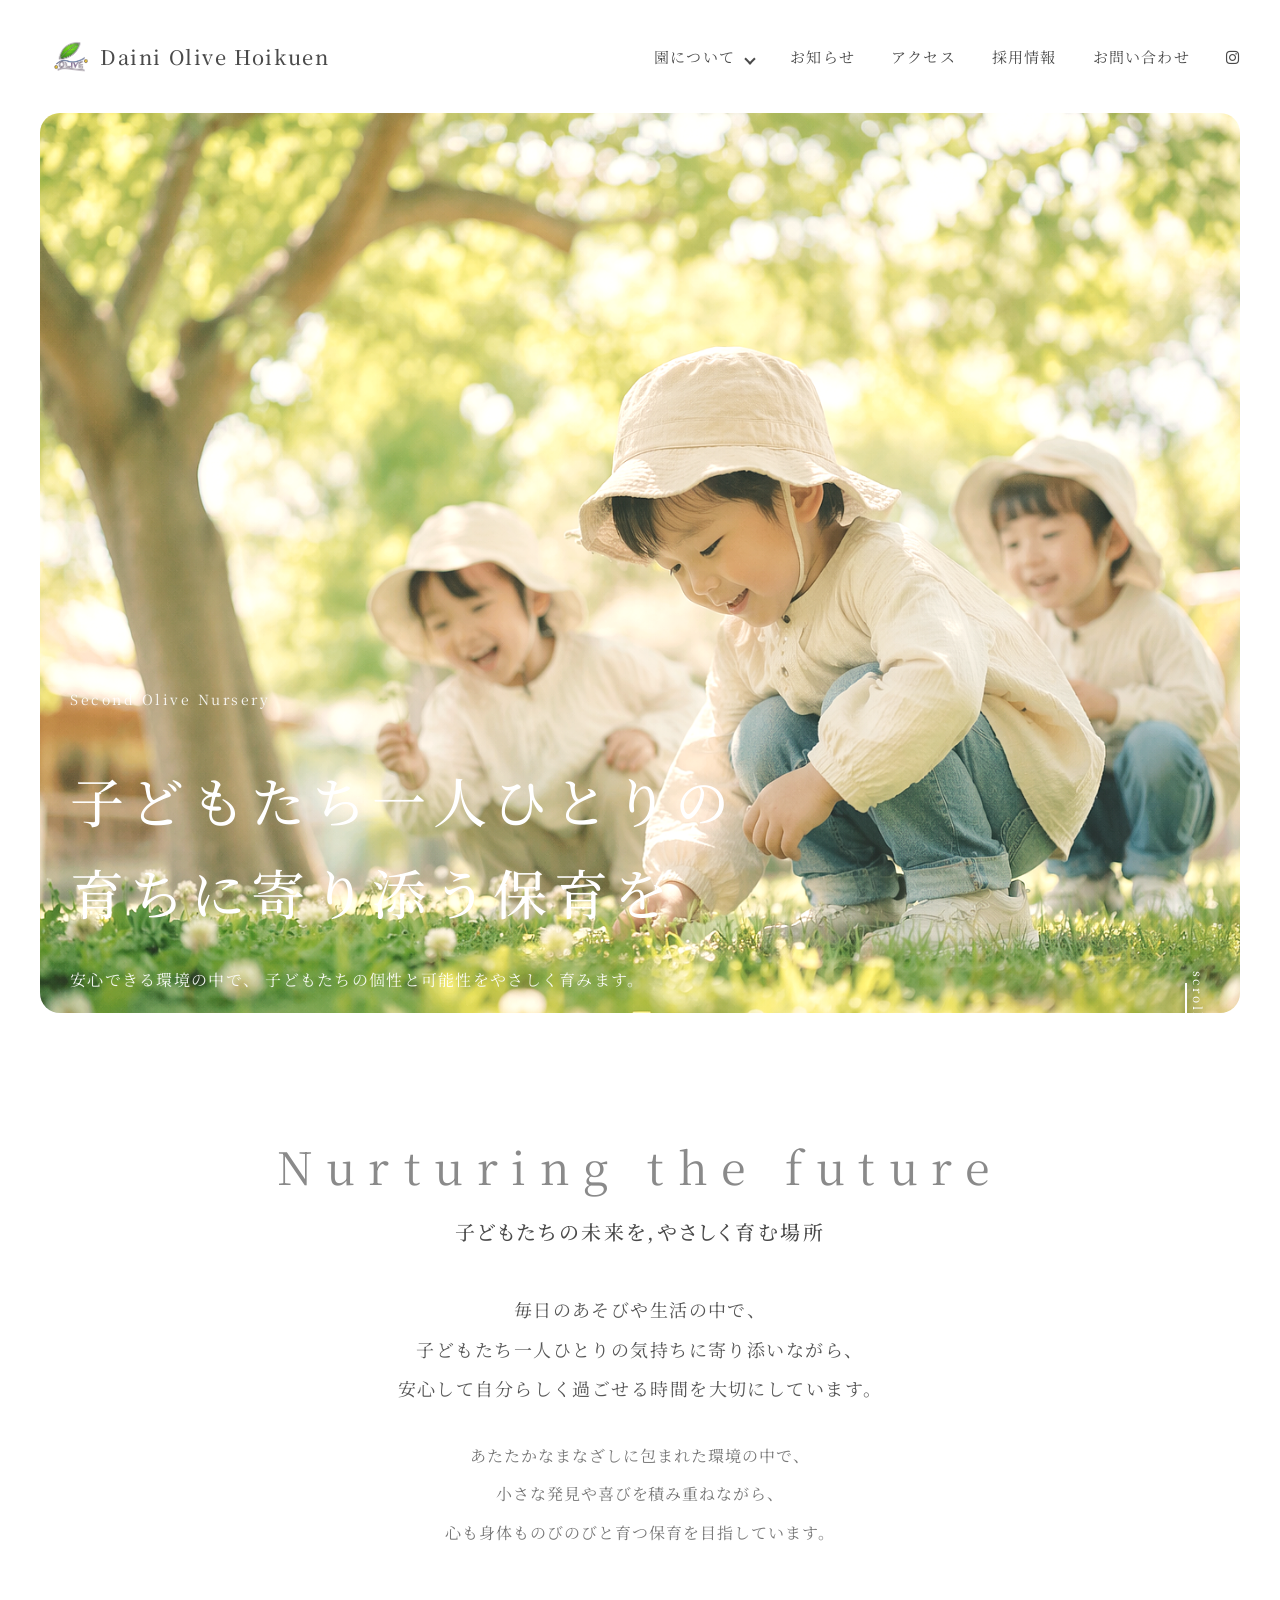
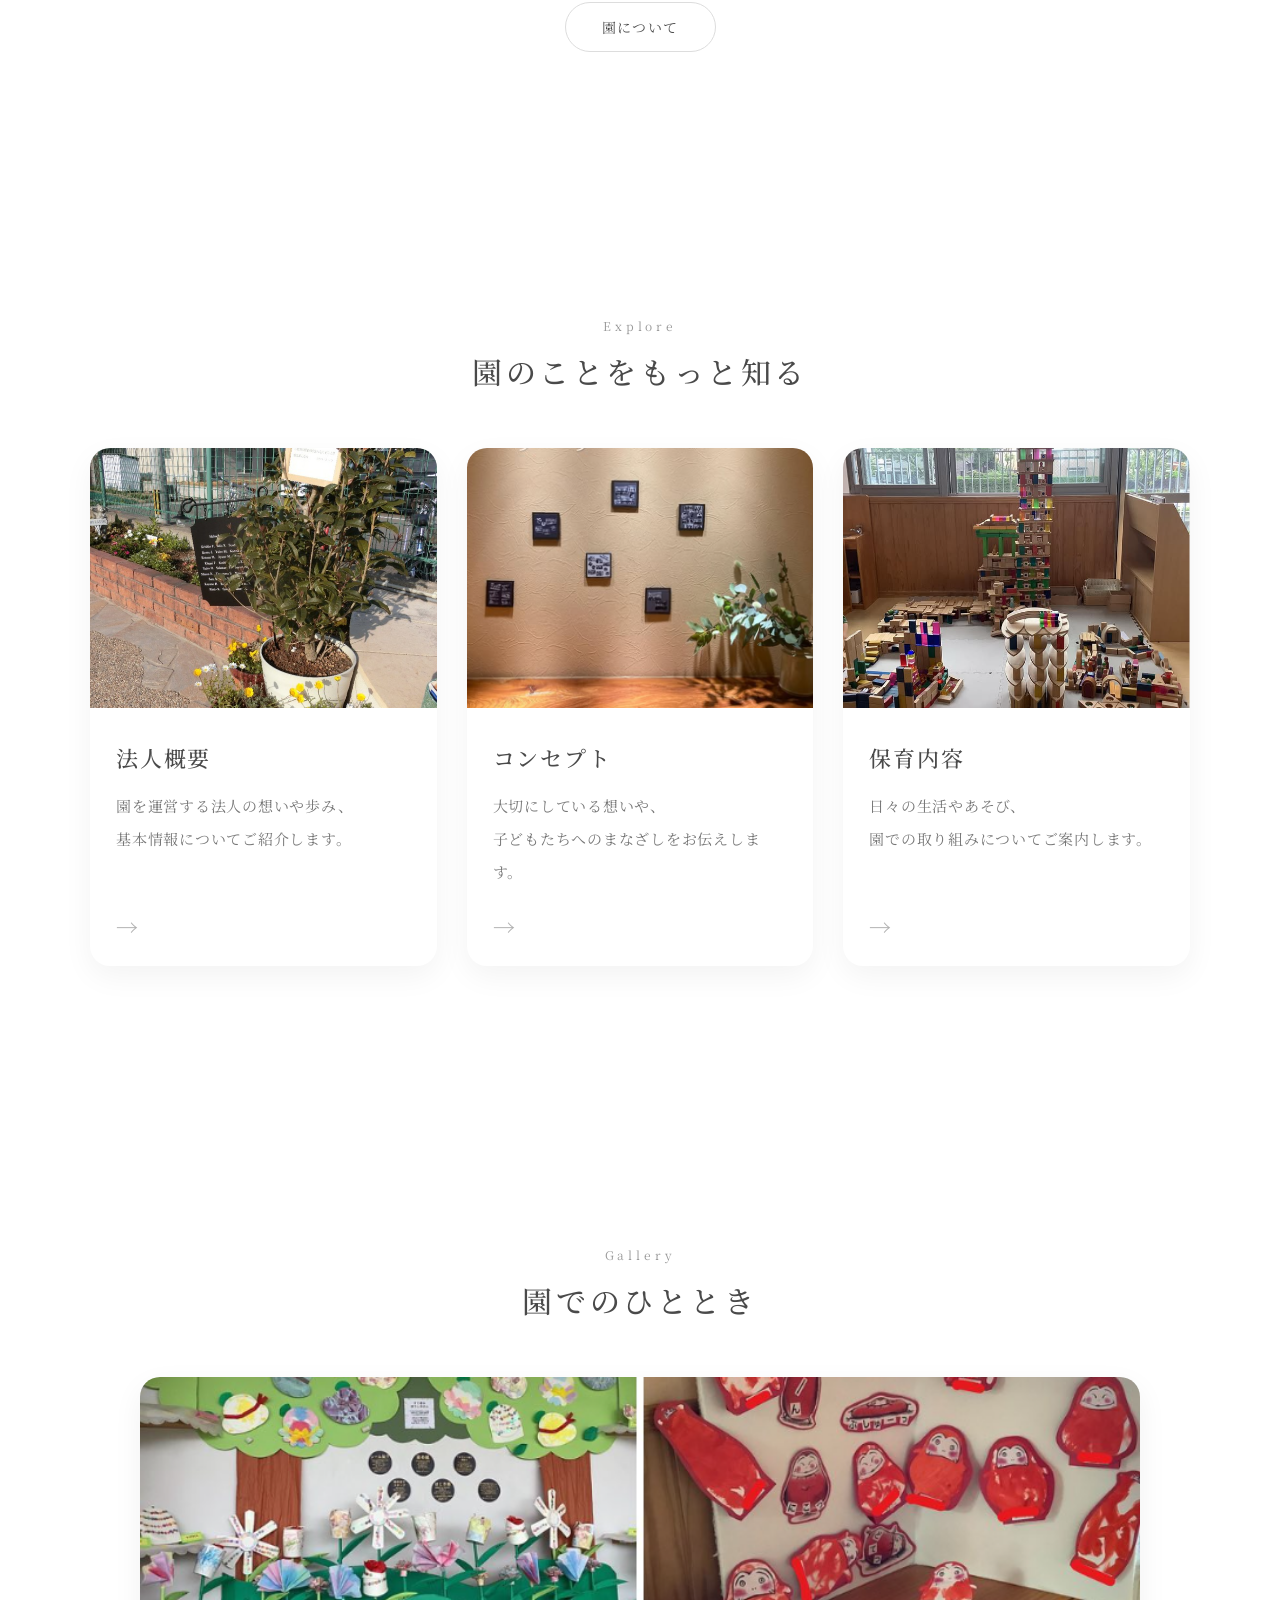
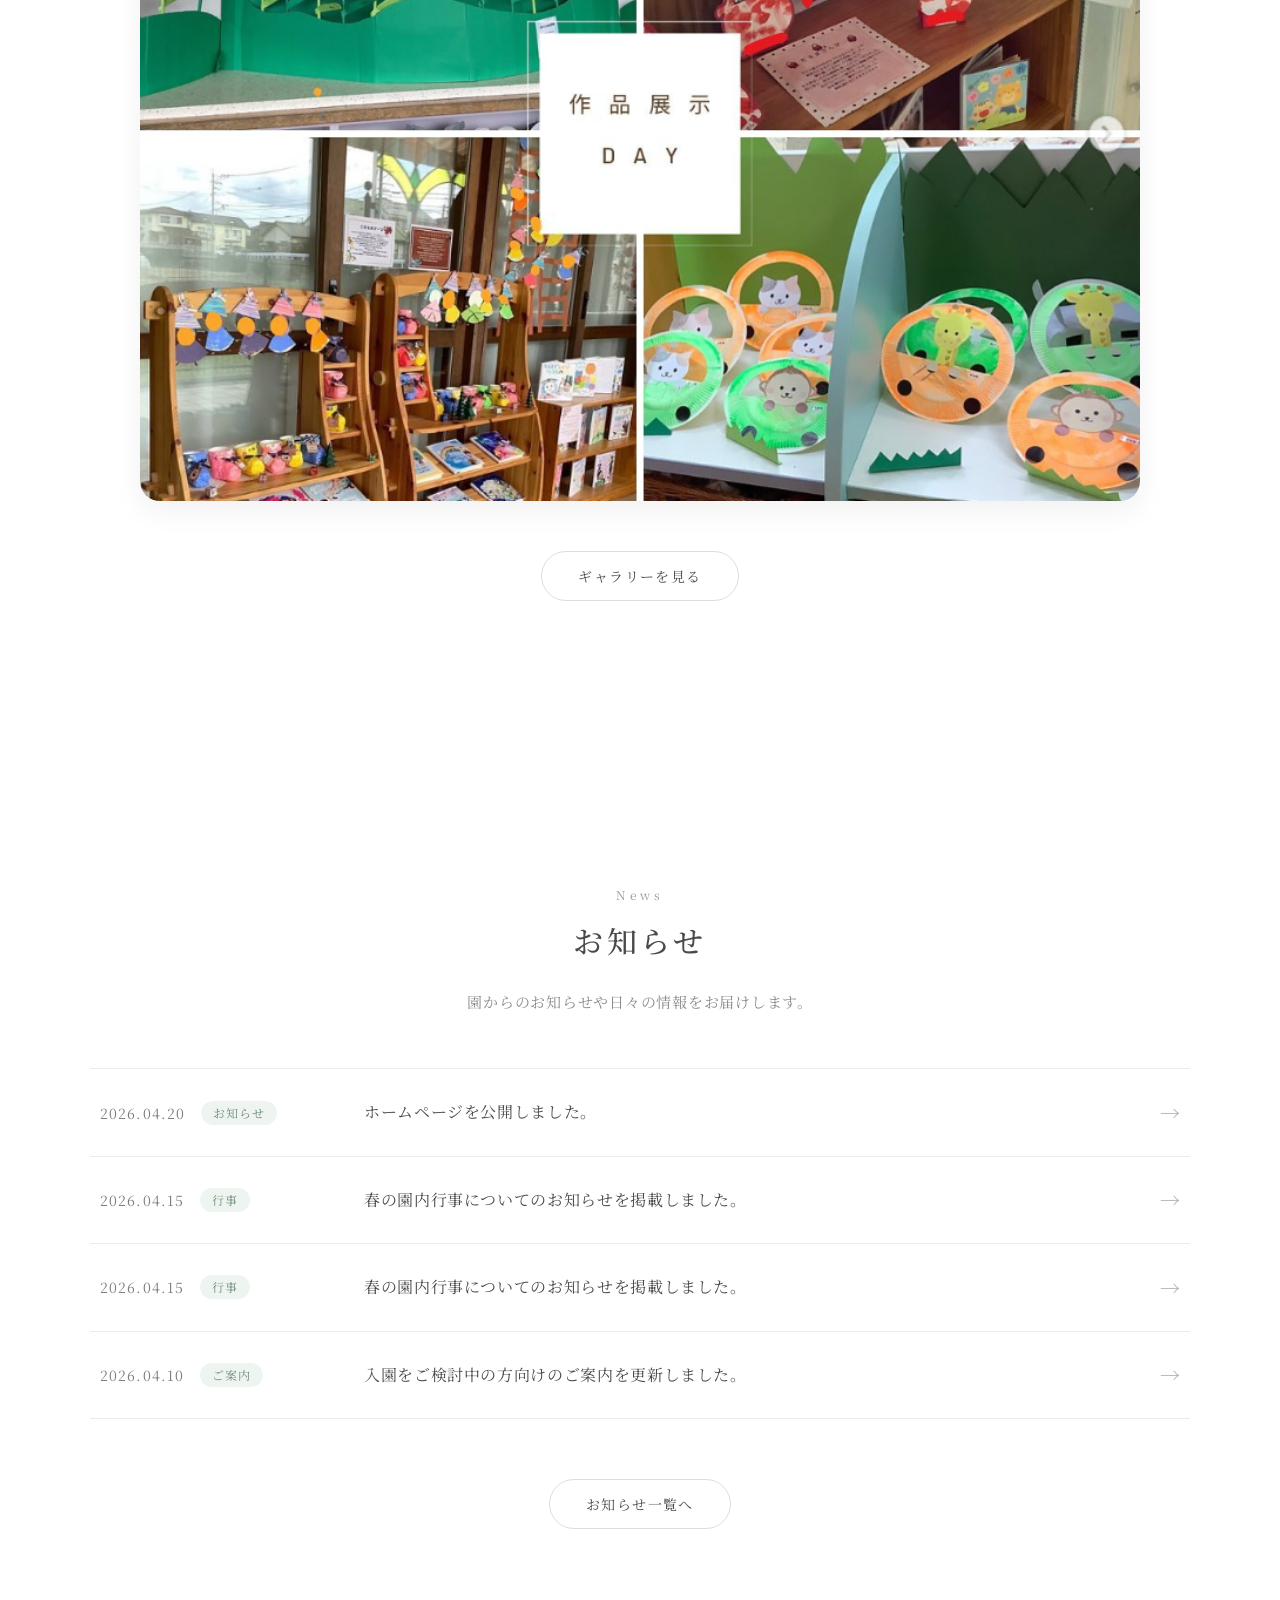
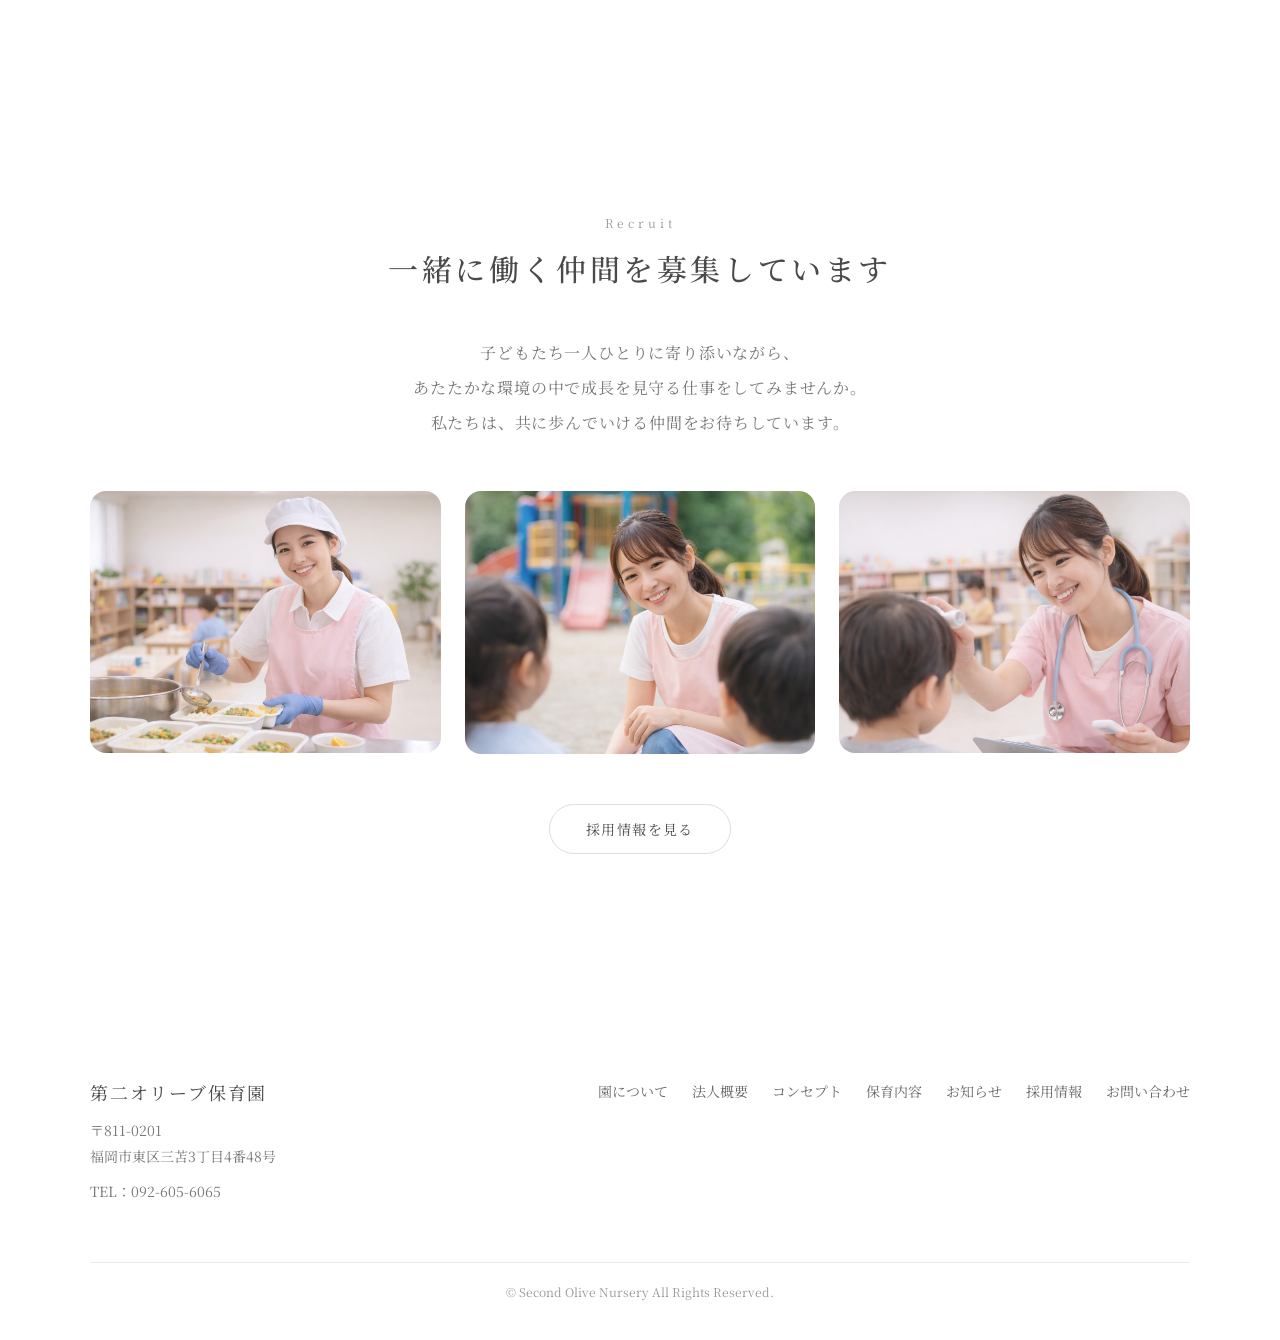
==== index.html @ 31b9b92b "Add files via upload" ====
<!DOCTYPE html>
<html lang="ja">
<head>
  <meta charset="UTF-8">
  <meta name="viewport" content="width=device-width, initial-scale=1.0">
  <title>Second Olive Nursery | 子どもたちの未来を育む保育園</title>
  <meta name="description" content="Second Olive Nurseryは、子ども一人ひとりの個性を大切にし、安心できる環境で成長を支える保育園です。">
  <link rel="stylesheet" href="stylesheet.css">
  <link rel="stylesheet" href="responsive.css">
  <link href="https://fonts.googleapis.com/css2?family=Noto+Serif+JP:wght@400;500;600&display=swap" rel="stylesheet">
  <link rel="stylesheet" href="https://cdnjs.cloudflare.com/ajax/libs/font-awesome/6.5.2/css/all.min.css">
  <script async src="https://www.googletagmanager.com/gtag/js?id=G-06NSMRG1YZ"></script>
  <script>
    window.dataLayer = window.dataLayer || [];
    function gtag(){dataLayer.push(arguments);}
    gtag('js', new Date());
    gtag('config', 'G-06NSMRG1YZ');
  </script>
</head>
<body>
    <!-- header -->
    <header class="header">
      <div class="header-inner">
        <!-- ロゴ -->
        <a href="index.html" class="header-logo">
          <img src="images/olive_logo.png" alt="オリーブ保育園ロゴ">
          <span>Daini Olive Hoikuen</span>
        </a>
        <!-- PCナビ -->
        <nav class="header-nav">
          <ul class="nav-list">
            <li class="has-dropdown">
              <a href="#about">
                園について
                <span class="dropdown-icon"></span>
              </a>
              <ul class="dropdown-menu">
                <li><a href="corporate.html">法人概要</a></li>
                <li><a href="concept.html">コンセプト</a></li>
                <li><a href="service.html">保育内容</a></li>
              </ul>
            </li>
            <li><a href="#service">お知らせ</a></li>
            <li><a href="#news">アクセス</a></li>
            <li><a href="#access">採用情報</a></li>
            <li><a href="#contact">お問い合わせ</a></li>
            <li class="nav-instagram">
              <a href="https://www.instagram.com/アカウント名/" target="_blank" aria-label="Instagram">
                <i class="fa-brands fa-instagram"></i>
              </a>
            </li>
          </ul>
        </nav>
        <!-- ハンバーガー -->
        <button class="hamburger" aria-label="メニューを開く">
          <span></span>
          <span></span>
          <span></span>
        </button>
      </div>
      <!-- SPメニュー -->
      <nav class="sp-nav">
        <ul class="sp-nav-list">
          <li><a href="#about">園について</a></li>
          <li><a href="#service">保育内容</a></li>
          <li><a href="#news">お知らせ</a></li>
          <li><a href="#access">アクセス</a></li>
          <li><a href="#contact">お問い合わせ</a></li>
        </ul>
      </nav>
    </header>
    <div class="main-wrapper">
      <main>
        <!-- hero -->
        <section class="hero">
          <div class="hero-overlay"></div>
          <div class="hero-inner container">
            <div class="hero-text">
              <p class="hero-subtitle">Second Olive Nursery</p>
              <h1 class="hero-title">
                子どもたち一人ひとりの<br>
                育ちに寄り添う保育を
              </h1>
              <p class="hero-description">
                安心できる環境の中で、
                子どもたちの個性と可能性をやさしく育みます。
              </p>
            </div>
            <div class="hero-scroll">
              <span>scroll</span>
            </div>
          </div>
        </section>
        <!-- intro -->
        <section class="intro">
          <div class="container">
            <h1 class="intro-en">
               Nurturing the future
            </h1>
            <h2 class="intro-title">
              子どもたちの未来を,やさしく育む場所
            </h2>
            <p class="intro-lead">
              毎日のあそびや生活の中で、<br>
              子どもたち一人ひとりの気持ちに寄り添いながら、<br>
              安心して自分らしく過ごせる時間を大切にしています。
            </p>
            <p class="intro-text">
              あたたかなまなざしに包まれた環境の中で、<br>
              小さな発見や喜びを積み重ねながら、<br>
              心も身体ものびのびと育つ保育を目指しています。
            </p>
            <div class="btn-wrapper">
              <a href="#about" class="btn btn-primary">
                <span>園について</span>
              </a>
            </div>  
          </div>
        </section>
        <!-- page-links -->
        <section class="page-links" id="about">
          <div class="container">
            <div class="page-links-head">
              <p class="section-en">Explore</p>
              <h2 class="section-title">園のことをもっと知る</h2>
            </div>
            <div class="page-links-grid">
              <a href="corporate.html" class="page-card">
                <div class="page-card-image">
                  <img src="images/gaiyou.png" alt="法人概要">
                </div>
                <div class="page-card-body">
                  <h3 class="page-card-title">法人概要</h3>
                  <p class="page-card-text">
                    園を運営する法人の想いや歩み、<br>
                    基本情報についてご紹介します。
                  </p>
                  <span class="page-card-arrow">→</span>
                </div>
              </a>
              <a href="concept.html" class="page-card">
                <div class="page-card-image">
                  <img src="images/konsept.png" alt="コンセプト">
                </div>
                <div class="page-card-body">
                  <h3 class="page-card-title">コンセプト</h3>
                  <p class="page-card-text">
                    大切にしている想いや、<br>
                    子どもたちへのまなざしをお伝えします。
                  </p>
                  <span class="page-card-arrow">→</span>
                </div>
              </a>
              <a href="service.html" class="page-card">
                <div class="page-card-image">
                  <img src="images/hoikunaiyou.png" alt="保育内容">
                </div>
                <div class="page-card-body">
                  <h3 class="page-card-title">保育内容</h3>
                  <p class="page-card-text">
                    日々の生活やあそび、<br>
                    園での取り組みについてご案内します。
                  </p>
                  <span class="page-card-arrow">→</span>
                </div>
              </a>
            </div>
          </div>
        </section>
        <!-- gallery -->
        <section class="gallery">
          <div class="container">
            <div class="gallery-head">
              <p class="section-en">Gallery</p>
              <h2 class="section-title">園でのひととき</h2>
            </div>
            <div class="gallery-single">
              <img src="images/gallery.png" alt="園で遊ぶ子どもたちの様子">
            </div>
            <div class="gallery-btn">
              <a href="gallery.html" class="btn btn-primary">
                <span>ギャラリーを見る</span>
              </a>
            </div>
          </div>
        </section>
        <!-- news -->
        <section class="news">
          <div class="container">
            <div class="news-head">
              <p class="section-en">News</p>
              <h2 class="section-title">お知らせ</h2>
              <p class="news-lead">
                園からのお知らせや日々の情報をお届けします。
              </p>
            </div>
            <div class="news-list">
              <a href="news-detail.html" class="news-item">
                <div class="news-meta">
                  <time datetime="2026-04-20" class="news-date">2026.04.20</time>
                  <span class="news-category">お知らせ</span>
                </div>
                <p class="news-text">ホームページを公開しました。</p>
                <span class="news-arrow">→</span>
              </a>
              <a href="news-detail.html" class="news-item">
                <div class="news-meta">
                  <time datetime="2026-04-15" class="news-date">2026.04.15</time>
                  <span class="news-category">行事</span>
                </div>
                <p class="news-text">春の園内行事についてのお知らせを掲載しました。</p>
                <span class="news-arrow">→</span>
              </a>
              <a href="news-detail.html" class="news-item">
                <div class="news-meta">
                  <time datetime="2026-04-15" class="news-date">2026.04.15</time>
                  <span class="news-category">行事</span>
                </div>
                <p class="news-text">春の園内行事についてのお知らせを掲載しました。</p>
                <span class="news-arrow">→</span>
              </a>
              <a href="news-detail.html" class="news-item">
                <div class="news-meta">
                  <time datetime="2026-04-10" class="news-date">2026.04.10</time>
                  <span class="news-category">ご案内</span>
                </div>
                <p class="news-text">入園をご検討中の方向けのご案内を更新しました。</p>
                <span class="news-arrow">→</span>
              </a>
            </div>
            <div class="news-btn">
              <a href="news.html" class="btn btn-primary">
                <span>お知らせ一覧へ</span>
              </a>
            </div>
          </div>
        </section>
        <!-- recruit -->
        <section class="recruit">
          <div class="container">
            <div class="recruit-head">
              <p class="section-en">Recruit</p>
              <h2 class="section-title">一緒に働く仲間を募集しています</h2>
            </div>
            <p class="recruit-text">
              子どもたち一人ひとりに寄り添いながら、<br>
              あたたかな環境の中で成長を見守る仕事をしてみませんか。<br>
              私たちは、共に歩んでいける仲間をお待ちしています。
            </p>
            <div class="recruit-images">
              <img src="images/tyourisi.png" alt="園の様子">
              <img src="images/hoikusi.png" alt="保育の様子">
              <img src="images/kanngosi.png" alt="職員の様子">
            </div>
            <div class="recruit-btn">
              <a href="recruit.html" class="btn btn-primary">
                <span>採用情報を見る</span>
              </a>
            </div>
          </div>
        </section>
      </main>
    </div>



    <!-- footer -->
    <a href="#" class="page-top" aria-label="ページ上部へ戻る">↑</a>
    <!-- footer -->
    <footer class="footer">
      <div class="container footer-inner">
        <div class="footer-top">
          <div class="footer-info">
            <p class="footer-name">第二オリーブ保育園</p>
            <p class="footer-address">
              〒811-0201<br>
              福岡市東区三苫3丁目4番48号
            </p>
            <p class="footer-tel">
              TEL：092-605-6065
            </p>
          </div>
          <nav class="footer-nav">
            <ul>
              <li><a href="#about">園について</a></li>
              <li><a href="corporate.html">法人概要</a></li>
              <li><a href="concept.html">コンセプト</a></li>
              <li><a href="service.html">保育内容</a></li>
              <li><a href="news.html">お知らせ</a></li>
              <li><a href="recruit.html">採用情報</a></li>
              <li><a href="contact.html">お問い合わせ</a></li>
            </ul>
          </nav>
        </div>
        <div class="footer-bottom">
          <p class="copyright">
            © Second Olive Nursery All Rights Reserved.
          </p>
        </div>
      </div>
    </footer>
    <script src="script.js"></script>
</body>
</html>
---- stylesheet.css ----
/* =========================
   共通
========================= */

body {
  font-family: "Noto Serif JP", serif;
  color: #4a4a4a;
  margin: 0;
}

.container {
  max-width: 1100px;
  margin: 0 auto;
  padding: 0 30px;
}

.main-wrapper {
  max-width: 1200px;
  margin: 0 auto;
  background: #ffffff;
  border-radius: 20px;
  overflow: visible;
}

html {
  scroll-behavior: smooth;
}

/* =========================
   header
========================= */
.header {
  position: sticky;
  top: 0;
  width: 100%;
  z-index: 1000;
  background: #ffffff;
  transition: transform 0.35s ease, box-shadow 0.35s ease, background 0.35s ease;
}

.header.hide {
  transform: translateY(-100%);
}

.header.scrolled {
  background: #ffffff;
  box-shadow: 0 4px 12px rgba(0, 0, 0, 0.08);
}

.header-inner {
  max-width: 1200px;
  margin: 0 auto;
  padding: 35px 30px;
  display: flex;
  align-items: center;
  justify-content: space-between;
}

.header.scrolled .header-inner {
  padding: 22px 30px;
}

/* ロゴ */
.header-logo {
  display: flex;
  align-items: center;
  text-decoration: none;
}

.header-logo img {
  width: 60px;
  height: auto;
  display: block;
}

.header-logo span {
  font-size: 20px;
  font-weight: 500;
  letter-spacing: 0.08em;
  color: #4a4a4a;
}

/* PCナビ */
.header-nav {
  display: block;
}

.nav-list {
  display: flex;
  align-items: center;
  gap: 36px;
  list-style: none;
  margin: 0;
  padding: 0;
}

.nav-list a {
  font-size: 15px;
  font-weight: 400;
  letter-spacing: 0.08em;
  color: #4a4a4a;
  text-decoration: none;
  transition: color 0.3s ease, opacity 0.3s ease;
}

.header.scrolled .nav-list a {
  color: #444;
}

.nav-list a:hover {
  opacity: 0.7;
}

/* ハンバーガー */
.hamburger {
  display: none;
  width: 32px;
  height: 24px;
  padding: 0;
  border: none;
  background: transparent;
  cursor: pointer;
  position: relative;
  z-index: 1100;
}

.hamburger span {
  display: block;
  width: 100%;
  height: 2px;
  background: #444;
  position: absolute;
  left: 0;
  transition: all 0.3s ease;
}

.hamburger span:nth-child(1) {
  top: 0;
}

.hamburger span:nth-child(2) {
  top: 11px;
}

.hamburger span:nth-child(3) {
  bottom: 0;
}

.header.scrolled .hamburger span {
  background: #444;
}

/* ハンバーガー開いた時 */
.hamburger.active span:nth-child(1) {
  transform: rotate(45deg);
  top: 11px;
}

.hamburger.active span:nth-child(2) {
  opacity: 0;
}

.hamburger.active span:nth-child(3) {
  transform: rotate(-45deg);
  bottom: 11px;
}

/* SPメニュー */
.sp-nav {
  position: fixed;
  top: 0;
  right: -100%;
  width: 100%;
  height: 100vh;
  background: rgba(255, 255, 255, 0.98);
  transition: right 0.4s ease;
  display: flex;
  justify-content: center;
  align-items: center;
}

.sp-nav.open {
  right: 0;
}

.sp-nav-list {
  list-style: none;
  margin: 0;
  padding: 0;
  text-align: center;
}

.sp-nav-list li {
  margin-bottom: 28px;
}

.sp-nav-list li:last-child {
  margin-bottom: 0;
}

.sp-nav-list a {
  font-size: 20px;
  font-weight: 400;
  letter-spacing: 0.08em;
  color: #444;
  text-decoration: none;
}

.has-dropdown {
  position: relative;
}

.has-dropdown > a {
  display: inline-block;
  padding: 10px 0;
}

.dropdown-menu {
  position: absolute;
  top: 100%;
  left: 50%;
  transform: translateX(-50%) translateY(10px);
  min-width: 180px;
  padding: 14px 0;
  margin: 0;
  list-style: none;
  background: rgba(255, 255, 255, 0.98);
  border-radius: 14px;
  box-shadow: 0 12px 24px rgba(0, 0, 0, 0.08);
  opacity: 0;
  visibility: hidden;
  transition: all 0.3s ease;
  z-index: 1000;
}

.dropdown-menu li {
  margin: 0;
}

.dropdown-menu a {
  display: block;
  padding: 10px 20px;
  font-size: 14px;
  color: #4a4a4a;
  text-decoration: none;
  white-space: nowrap;
  transition: background 0.3s ease, color 0.3s ease;
}

.dropdown-menu a:hover {
  background: #f5f8f6;
  color: #7a9b8a;
}

.has-dropdown:hover .dropdown-menu {
  opacity: 1;
  visibility: visible;
  transform: translateX(-50%) translateY(0);
}

.dropdown-icon {
  display: inline-block;
  margin-left: 6px;
  width: 6px;
  height: 6px;
  border-right: 2px solid currentColor;
  border-bottom: 2px solid currentColor;
  transform: rotate(45deg);
  transition: transform 0.3s ease;
}

.has-dropdown:hover .dropdown-icon {
  transform: rotate(225deg);
}

.dropdown-menu {
  transform: translateX(-50%) translateY(10px);
}

.has-dropdown:hover .dropdown-menu {
  transform: translateX(-50%) translateY(0);
}

.header-instagram {
  display: flex;
  align-items: center;
  justify-content: center;
  width: 42px;
  height: 42px;
  margin-left: 24px;
  color: #4a4a4a;
  text-decoration: none;
  font-size: 22px;
  transition: opacity 0.3s ease, transform 0.3s ease;
}

.header-instagram:hover {
  opacity: 0.7;
  transform: translateY(-2px);
}


/* =========================
   hero
========================= */
.hero {
  position: relative;
  width: 100%;
  height: 100vh;
  min-height: 720px;
  background: url("images/hero.png") no-repeat center center / cover;
  overflow: hidden;
  border-radius: 20px;
  margin-top: 0;
}

.hero-overlay {
  position: absolute;
  inset: 0;
  z-index: 1;
}

.hero-inner {
  position: relative;
  z-index: 2;
  max-width: 1200px;
  height: 100%;
  margin: 0 auto;
  padding: 0 30px 70px;
  display: flex;
  flex-direction: column;
  justify-content: flex-end;
}

.hero-text {
  max-width: 680px;
  color: #ffffff;
}

.hero-subtitle {
  margin-bottom: 20px;
  font-size: 14px;
  font-weight: 400;
  letter-spacing: 0.18em;
  color: rgba(255, 255, 255, 0.9);
}

.hero-title {
  margin-bottom: 24px;
  font-size: 54px;
  font-weight: 500;
  line-height: 1.7;
  letter-spacing: 0.12em;
  color: #ffffff;
}

.hero-description {
  font-size: 16px;
  font-weight: 400;
  line-height: 2.2;
  letter-spacing: 0.08em;
  color: rgba(255, 255, 255, 0.92);
}

.hero-scroll {
  position: absolute;
  right: 30px;
  bottom: 40px;
  writing-mode: vertical-rl;
  text-orientation: mixed;
}

.hero-scroll span {
  font-size: 12px;
  letter-spacing: 0.2em;
  color: #fff;
  text-shadow: 0 2px 6px rgba(0,0,0,0.4);
  position: relative;
}

.hero-scroll span::after {
  content: "";
  display: block;
  width: 2px;
  height: 60px;
  margin: 12px auto 0;
  background: #fff;
  box-shadow: 0 2px 6px rgba(0,0,0,0.4);
}

/* =========================
   intro
========================= */
.intro {
  padding: 120px 0;
  background: #ffffff;
  text-align: center;
}

.intro-en {
  margin: 0 0 16px;
  font-size: 45px;
  font-weight: 400;
  letter-spacing: 0.3em;
  color: #8a8a8a;
}

.intro-title {
  margin: 0 0 40px;
  font-size: 20px;
  font-weight: 500;
  line-height: 1.8;
  letter-spacing: 0.12em;
  color: #4a4a4a;
  font-feature-settings: "palt";
}

.intro-lead {
  margin: 0 0 28px;
  font-size: 18px;
  font-weight: 400;
  line-height: 2.2;
  letter-spacing: 0.08em;
  color: #555;
}

.intro-text {
  margin: 0;
  font-size: 16px;
  font-weight: 400;
  line-height: 2.4;
  letter-spacing: 0.06em;
  color: #777;
}

/* ボタン全体 */
.btn-wrapper {
  margin-top: 50px;
  text-align: center;
}

/* ボタン本体 */
.btn {
  display: inline-block;
  padding: 14px 36px;
  font-size: 14px;
  letter-spacing: 0.1em;
  text-decoration: none;
  border-radius: 30px;
  transition: all 0.3s ease;
}

.btn-primary {
  position: relative;
  display: inline-block;
  padding: 14px 36px;
  font-size: 14px;
  letter-spacing: 0.1em;
  text-decoration: none;
  border-radius: 30px;
  overflow: hidden;
  color: #4a4a4a;
  background: #ffffff;
  border: 1px solid #ddd;
  transition: color 0.3s ease;
}

/* めくれる部分 */
.btn-primary::before {
  content: "";
  position: absolute;
  top: 0;
  left: 0;
  width: 0%;
  height: 100%;
  background: #444;
  transition: width 0.4s ease;
  z-index: 0;
}

/* テキストを前面に */
.btn-primary span {
  position: relative;
  z-index: 1;
}

/* hover */
.btn-primary:hover::before {
  width: 100%;
}

.btn-primary:hover {
  color: #ffffff;
}

/* =========================
   page links
========================= */

.page-links {
  padding: 140px 0 140px;
  background: #ffffff;
}

.page-links-head {
  margin-bottom: 50px;
  text-align: center;
}

.section-en {
  margin: 0 0 10px;
  font-size: 12px;
  font-weight: 400;
  letter-spacing: 0.32em;
  color: #9a9a9a;
}

.section-title {
  margin: 0;
  font-size: 30px;
  font-weight: 500;
  line-height: 1.8;
  letter-spacing: 0.12em;
  color: #4a4a4a;
}

.page-links-grid {
  display: grid;
  grid-template-columns: repeat(3, 1fr);
  gap: 30px;
}

.page-card {
  display: flex;
  flex-direction: column;
  height: 100%;
  background: #fff;
  border-radius: 20px;
  overflow: hidden;
  text-decoration: none;
  box-shadow: 0 10px 30px rgba(0, 0, 0, 0.05);
  transition: transform 0.35s ease, box-shadow 0.35s ease;
}

.page-card:hover {
  transform: translateY(-4px);
  box-shadow: 0 16px 36px rgba(0, 0, 0, 0.08);
}

.page-card-image {
  aspect-ratio: 4 / 3;
  overflow: hidden;
}

.page-card-image img {
  width: 100%;
  height: 100%;
  object-fit: cover;
  display: block;
  transition: transform 0.6s ease;
}

.page-card:hover .page-card-image img {
  transform: scale(1.03);
}

.page-card-body {
  display: flex;
  flex-direction: column;
  flex-grow: 1;
  padding: 32px 26px 28px;
}

.page-card-title {
  margin: 0 0 16px;
  font-size: 22px;
  margin-bottom: 14px;
  font-weight: 500;
  letter-spacing: 0.08em;
  line-height: 1.6;
  color: #4a4a4a;
}

.page-card-text {
  margin: 0;
  font-size: 15px;
  font-weight: 400;
  line-height: 2.2;
  letter-spacing: 0.05em;
  color: #777;
}

.page-card-arrow {
  margin-top: auto;
  padding-top: 28px;
  font-size: 22px;
  line-height: 1;
  color: #b0b0b0;
  transition: transform 0.3s ease, color 0.3s ease;
}

.page-card:hover .page-card-arrow {
  transform: translateX(6px);
  color: #7a9b8a;
}

/* =========================
   gallery
========================= */
.gallery {
  padding: 140px 0;
  background: #ffffff;
}

.gallery-head {
  margin-bottom: 50px;
  text-align: center;
}

.gallery-lead {
  margin: 18px auto 0;
  max-width: 680px;
  font-size: 15px;
  line-height: 2.2;
  letter-spacing: 0.05em;
  color: #8a8a8a;
}

.gallery-grid {
  display: grid;
  grid-template-columns: repeat(3, 1fr);
  gap: 24px;
}

.gallery-item {
  border-radius: 18px;
  overflow: hidden;
  background: #f8f8f8;
  box-shadow: 0 6px 18px rgba(0, 0, 0, 0.04);
}

.gallery-item img {
  display: block;
  width: 100%;
  aspect-ratio: 4 / 3;
  object-fit: cover;
  transition: transform 0.5s ease;
}

.gallery-item:hover img {
  transform: scale(1.04);
}

.gallery-single {
  max-width: 1000px; /* ←大きさの上限 */
  margin: 0 auto;
  border-radius: 20px;
  overflow: hidden;
  box-shadow: 0 10px 30px rgba(0,0,0,0.06);
}

.gallery-single img {
  width: 100%;
  height: auto;
  display: block;
}

.gallery-btn {
  margin-top: 50px;
  text-align: center;
}

/* =========================
   news
========================= */
.news {
  padding: 140px 0;
  background: #ffffff;
}

.news-head {
  margin-bottom: 50px;
  text-align: center;
}

.news-lead {
  margin: 18px auto 0;
  max-width: 620px;
  font-size: 15px;
  line-height: 2.2;
  letter-spacing: 0.05em;
  color: #8a8a8a;
}

.news-list {
  border-top: 1px solid rgba(0, 0, 0, 0.08);
}

.news-item {
  display: flex;
  align-items: center;
  gap: 24px;
  padding: 28px 10px;
  border-bottom: 1px solid rgba(0, 0, 0, 0.08);
  text-decoration: none;
  transition: background 0.3s ease;
}

.news-item:hover {
  background: #fafcfb;
}

.news-meta {
  display: flex;
  align-items: center;
  gap: 16px;
  min-width: 240px;
  flex-shrink: 0;
}

.news-date {
  font-size: 14px;
  letter-spacing: 0.08em;
  color: #7d7d7d;
}

.news-category {
  display: inline-block;
  padding: 6px 12px;
  font-size: 12px;
  line-height: 1;
  letter-spacing: 0.08em;
  color: #6f8b7b;
  background: #eef5f0;
  border-radius: 20px;
}

.news-text {
  margin: 0;
  flex: 1;
  font-size: 16px;
  line-height: 1.9;
  letter-spacing: 0.04em;
  color: #4a4a4a;
}

.news-arrow {
  font-size: 20px;
  color: #b0b0b0;
  transition: transform 0.3s ease, color 0.3s ease;
}

.news-item:hover .news-arrow {
  transform: translateX(4px);
  color: #7a9b8a;
}

.news-btn {
  margin-top: 60px;
  text-align: center;
}

/* =========================
   recruit（シンプル版）
========================= */
.recruit {
  padding: 140px 0;
  background: #ffffff;
  text-align: center;
}

.recruit-head {
  margin-bottom: 40px;
}

.recruit-text {
  margin: 0 auto 50px;
  max-width: 700px;
  font-size: 16px;
  line-height: 2.2;
  letter-spacing: 0.05em;
  color: #777;
}

/* 画像3枚 */
.recruit-images {
  display: grid;
  grid-template-columns: repeat(3, 1fr);
  gap: 24px;
}

.recruit-images img {
  width: 100%;
  border-radius: 16px;
  object-fit: cover;
  aspect-ratio: 4 / 3;
  transition: transform 0.4s ease;
}

.recruit-images img:hover {
  transform: scale(1.03);
}

.recruit-btn {
  margin-top: 50px;
}

/* =========================
   page top
========================= */
.page-top {
  position: fixed;
  right: 30px;
  bottom: 30px;
  width: 54px;
  height: 54px;
  display: flex;
  align-items: center;
  justify-content: center;
  border-radius: 50%;
  background: rgba(255, 255, 255, 0.92);
  color: #4a4a4a;
  text-decoration: none;
  font-size: 20px;
  line-height: 1;
  box-shadow: 0 8px 20px rgba(0, 0, 0, 0.08);
  border: 1px solid rgba(0, 0, 0, 0.06);
  opacity: 0;
  visibility: hidden;
  transform: translateY(12px);
  transition: opacity 0.3s ease, transform 0.3s ease, background 0.3s ease;
  z-index: 1000;
}

.page-top.show {
  opacity: 1;
  visibility: visible;
  transform: translateY(0);
}

.page-top:hover {
  background: #4a4a4a;
  color: #ffffff;
}

/* =========================
   footer
========================= */
.footer {
  padding: 80px 0 40px;
}

.footer-inner {
  max-width: 1100px;
  margin: 0 auto;
}

/* 上段 */
.footer-top {
  display: flex;
  justify-content: space-between;
  gap: 40px;
  flex-wrap: wrap;
}

/* 左：情報 */
.footer-name {
  margin: 0 0 12px;
  font-size: 18px;
  letter-spacing: 0.1em;
  color: #4a4a4a;
}

.footer-address,
.footer-tel {
  margin: 0 0 8px;
  font-size: 14px;
  line-height: 1.9;
  color: #777;
}

/* 右：ナビ */
.footer-nav ul {
  display: flex;
  flex-wrap: wrap;
  gap: 18px 24px;
  list-style: none;
  padding: 0;
  margin: 0;
}

.footer-nav a {
  font-size: 14px;
  color: #666;
  text-decoration: none;
  transition: color 0.3s ease;
}

.footer-nav a:hover {
  color: #7a9b8a;
}

/* 下段 */
.footer-bottom {
  margin-top: 50px;
  padding-top: 20px;
  border-top: 1px solid rgba(0,0,0,0.08);
  text-align: center;
}

.copyright {
  margin: 0;
  font-size: 12px;
  color: #999;
}
---- responsive.css ----
/* =========================
   responsive
========================= */
@media (max-width: 768px) {
  .header-inner {
    padding: 16px 20px;
  }

  .header-logo img {
    width: 58px;
  }

  .header-nav {
    display: none;
  }

  .hamburger {
    display: block;
  }

  .hero {
    height: 90vh;
    min-height: 620px;
    background-position: center center;
  }

  .hero-inner {
    padding: 0 20px 50px;
  }

  .hero-text {
    max-width: 100%;
  }

  .hero-subtitle {
    margin-bottom: 14px;
    font-size: 12px;
    letter-spacing: 0.14em;
  }

  .hero-title {
    margin-bottom: 18px;
    font-size: 32px;
    line-height: 1.6;
    letter-spacing: 0.06em;
  }

  .hero-description {
    font-size: 14px;
    line-height: 2;
  }

  .hero-scroll {
    right: 20px;
    bottom: 24px;
  }

  .hero-scroll span::after {
    height: 42px;
  }

  .intro {
  padding: 80px 0;
  }

  .intro-title {
  font-size: 24px;
  margin-bottom: 28px;
  }

  .intro-lead {
  font-size: 15px;
  margin-bottom: 20px;
  }

  .intro-text {
  font-size: 14px;
  }

  .page-links {
  padding: 80px 0 90px;
  }

  .page-links-head {
  margin-bottom: 32px;
  }

  .section-title {
  font-size: 24px;
  line-height: 1.7;
  }

  .page-links-grid {
  grid-template-columns: 1fr;
  gap: 24px;
  }

  .page-card-body {
  padding: 22px 20px 20px;
  }

  .page-card-title {
  margin-bottom: 12px;
  font-size: 20px;
  }

  .page-card-text {
  font-size: 14px;
  line-height: 2;
  }

  .page-card-arrow {
  padding-top: 22px;
  font-size: 20px;
  }

  .gallery {
  padding: 90px 0;
  }

  .gallery-head {
  margin-bottom: 32px;
  }

  .gallery-lead {
  font-size: 14px;
  line-height: 2;
  }

  .gallery-grid {
  grid-template-columns: 1fr;
  gap: 18px;
  }

  .news {
  padding: 90px 0;
}

.news-head {
  margin-bottom: 32px;
}

.news-lead {
  font-size: 14px;
  line-height: 2;
}

.news-item {
  flex-direction: column;
  align-items: flex-start;
  gap: 14px;
  padding: 22px 0;
}

.news-meta {
  min-width: auto;
  flex-wrap: wrap;
  gap: 12px;
}

.news-date {
  font-size: 13px;
}

.news-category {
  font-size: 11px;
  padding: 6px 10px;
}

.news-text {
  font-size: 15px;
  line-height: 1.8;
}

.news-arrow {
  font-size: 18px;
  align-self: flex-end;
}

.recruit {
  padding: 90px 0;
}

.recruit-text {
  font-size: 14px;
  line-height: 2;
  margin-bottom: 30px;
}

.recruit-images {
  grid-template-columns: 1fr;
  gap: 16px;
}

.page-top {
  right: 20px;
  bottom: 20px;
  width: 48px;
  height: 48px;
  font-size: 18px;
}

.footer {
  padding: 60px 0 30px;
}

.footer-top {
  flex-direction: column;
  gap: 30px;
}

.footer-nav ul {
  gap: 12px 16px;
}

.footer-name {
  font-size: 16px;
}

.footer-address,
.footer-tel {
  font-size: 13px;
}

}
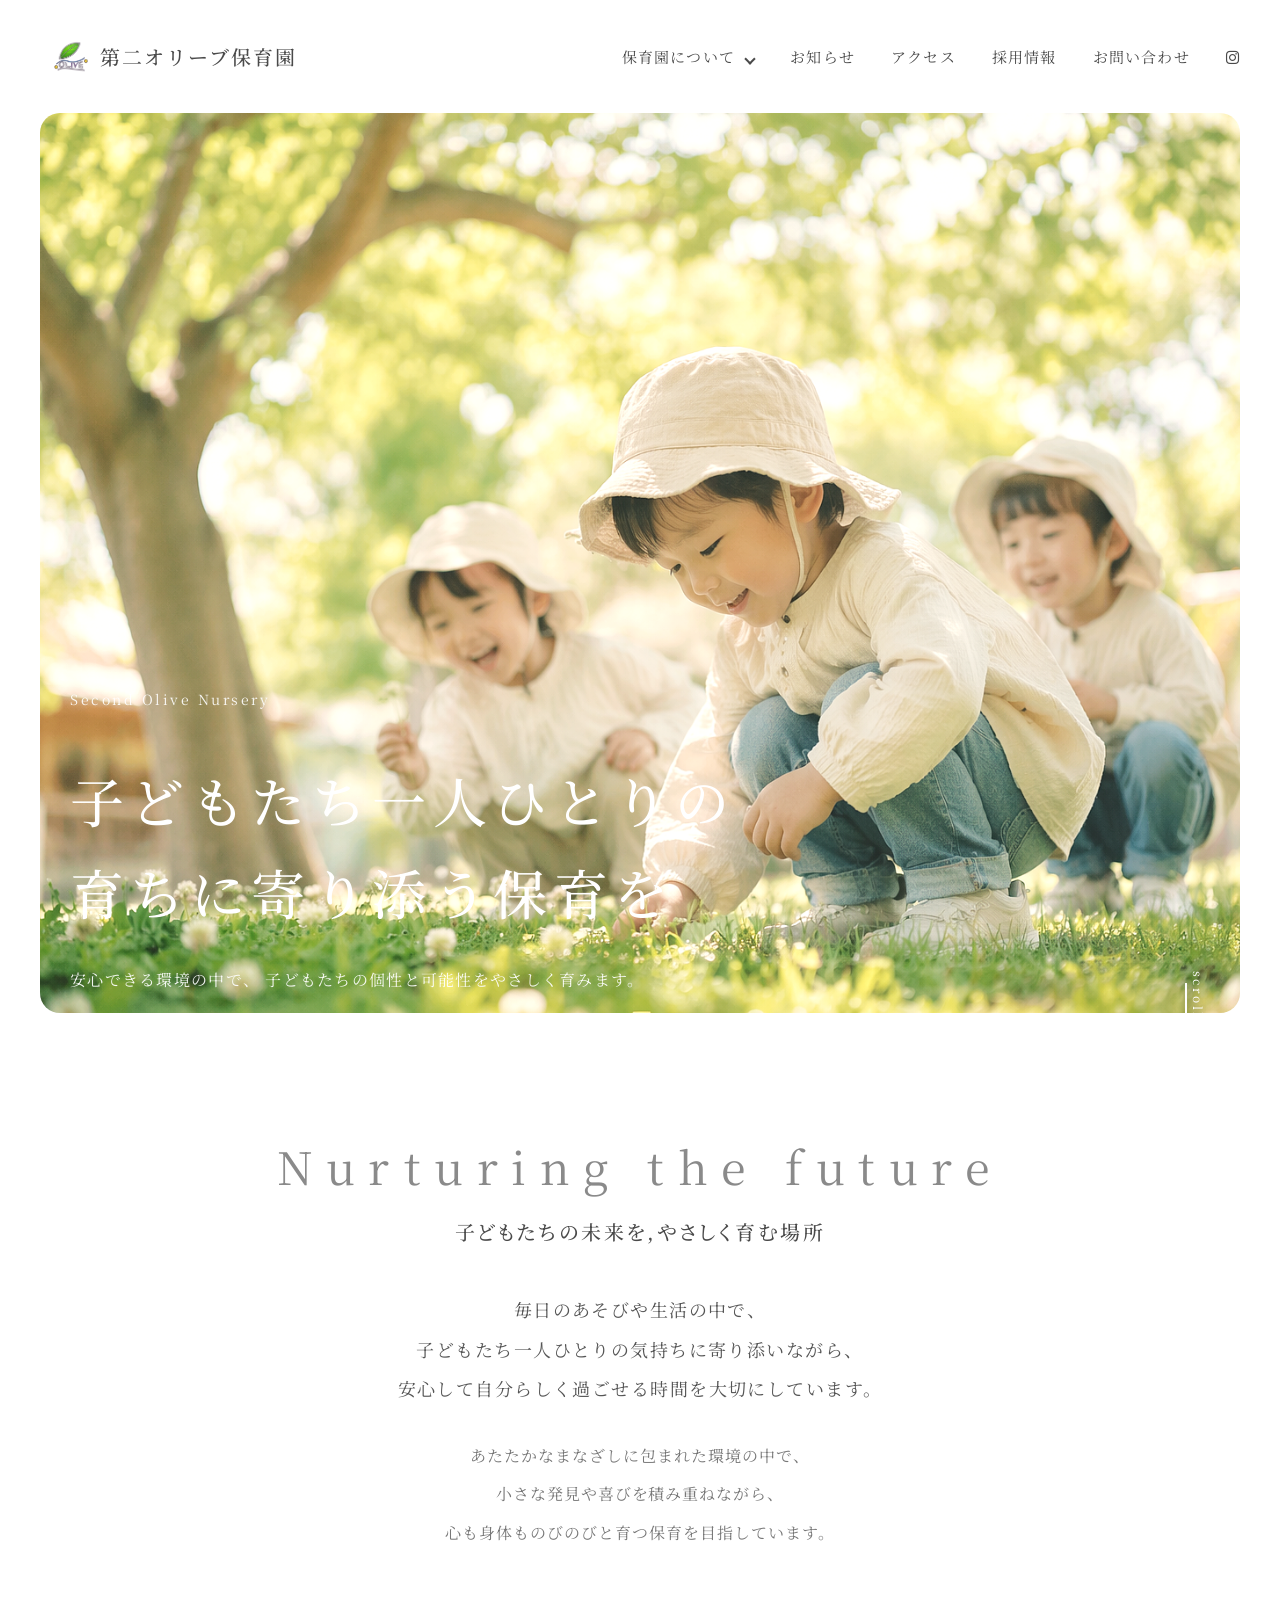
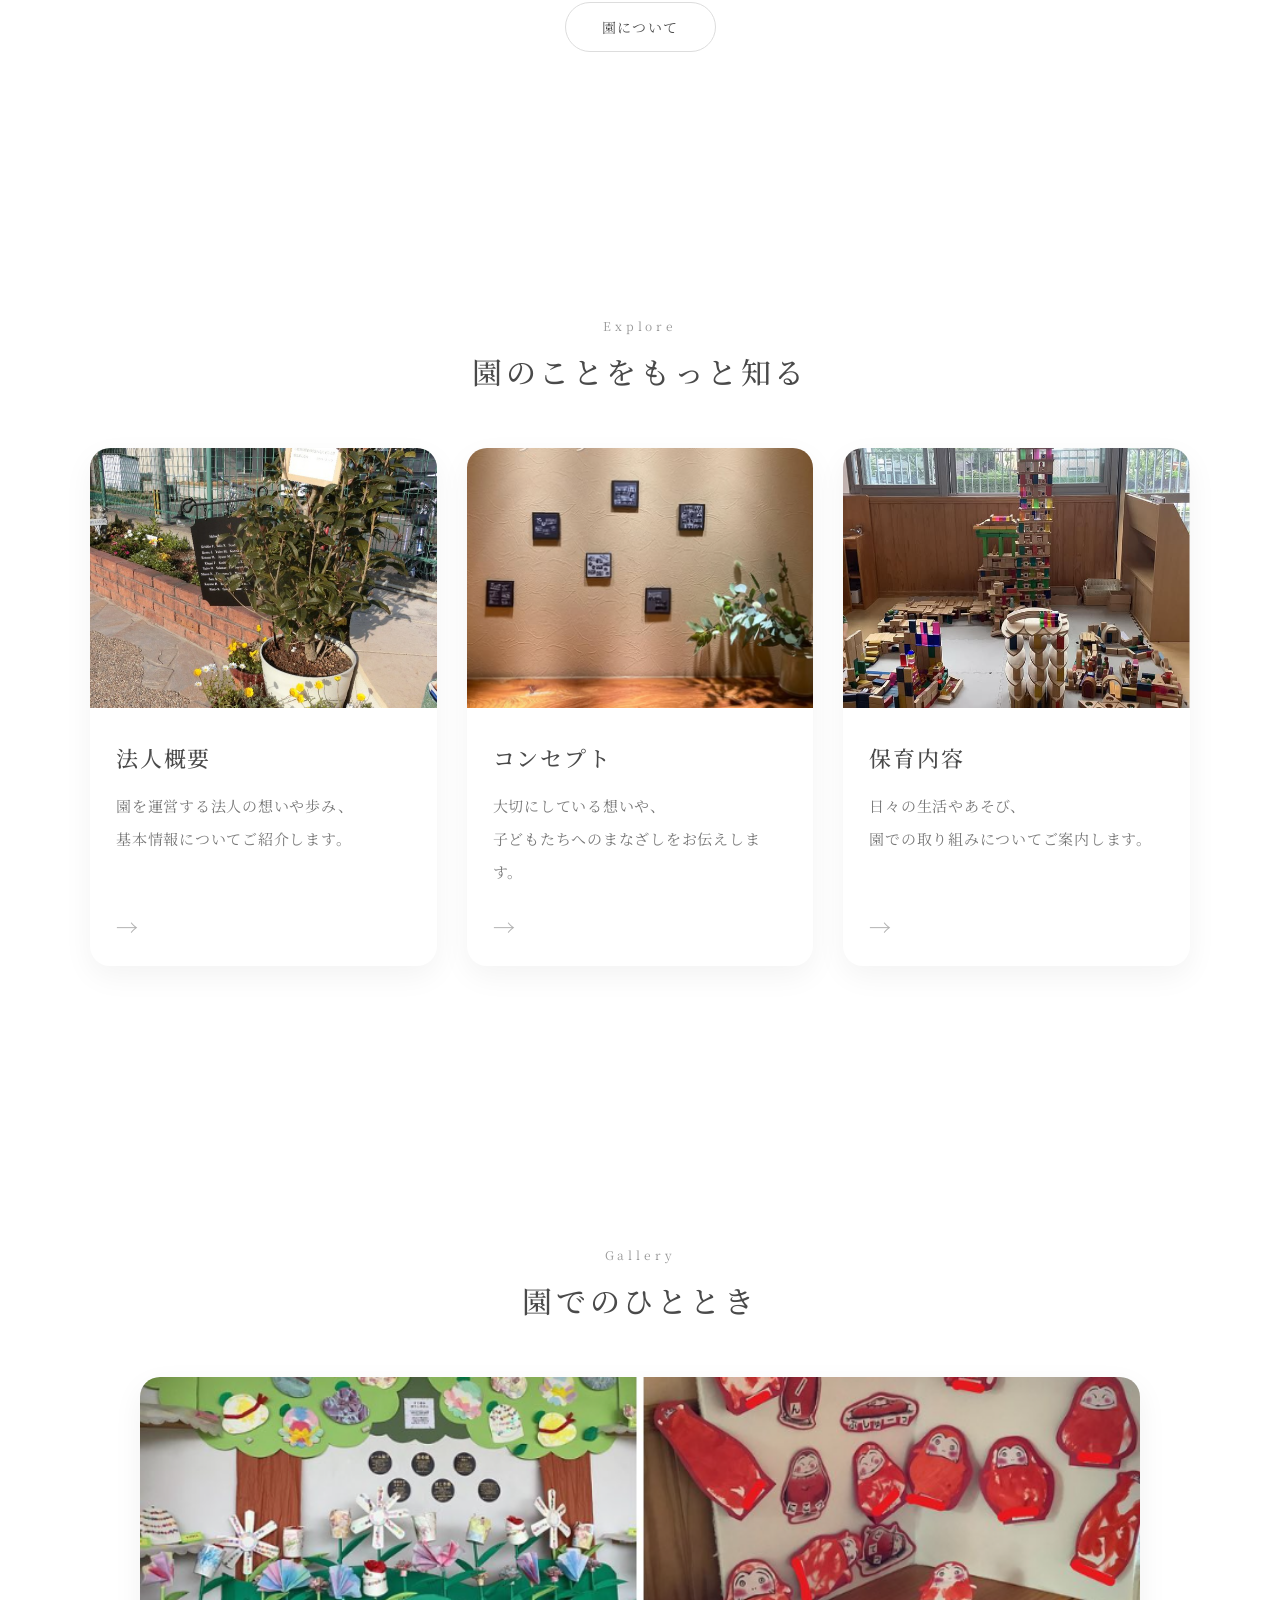
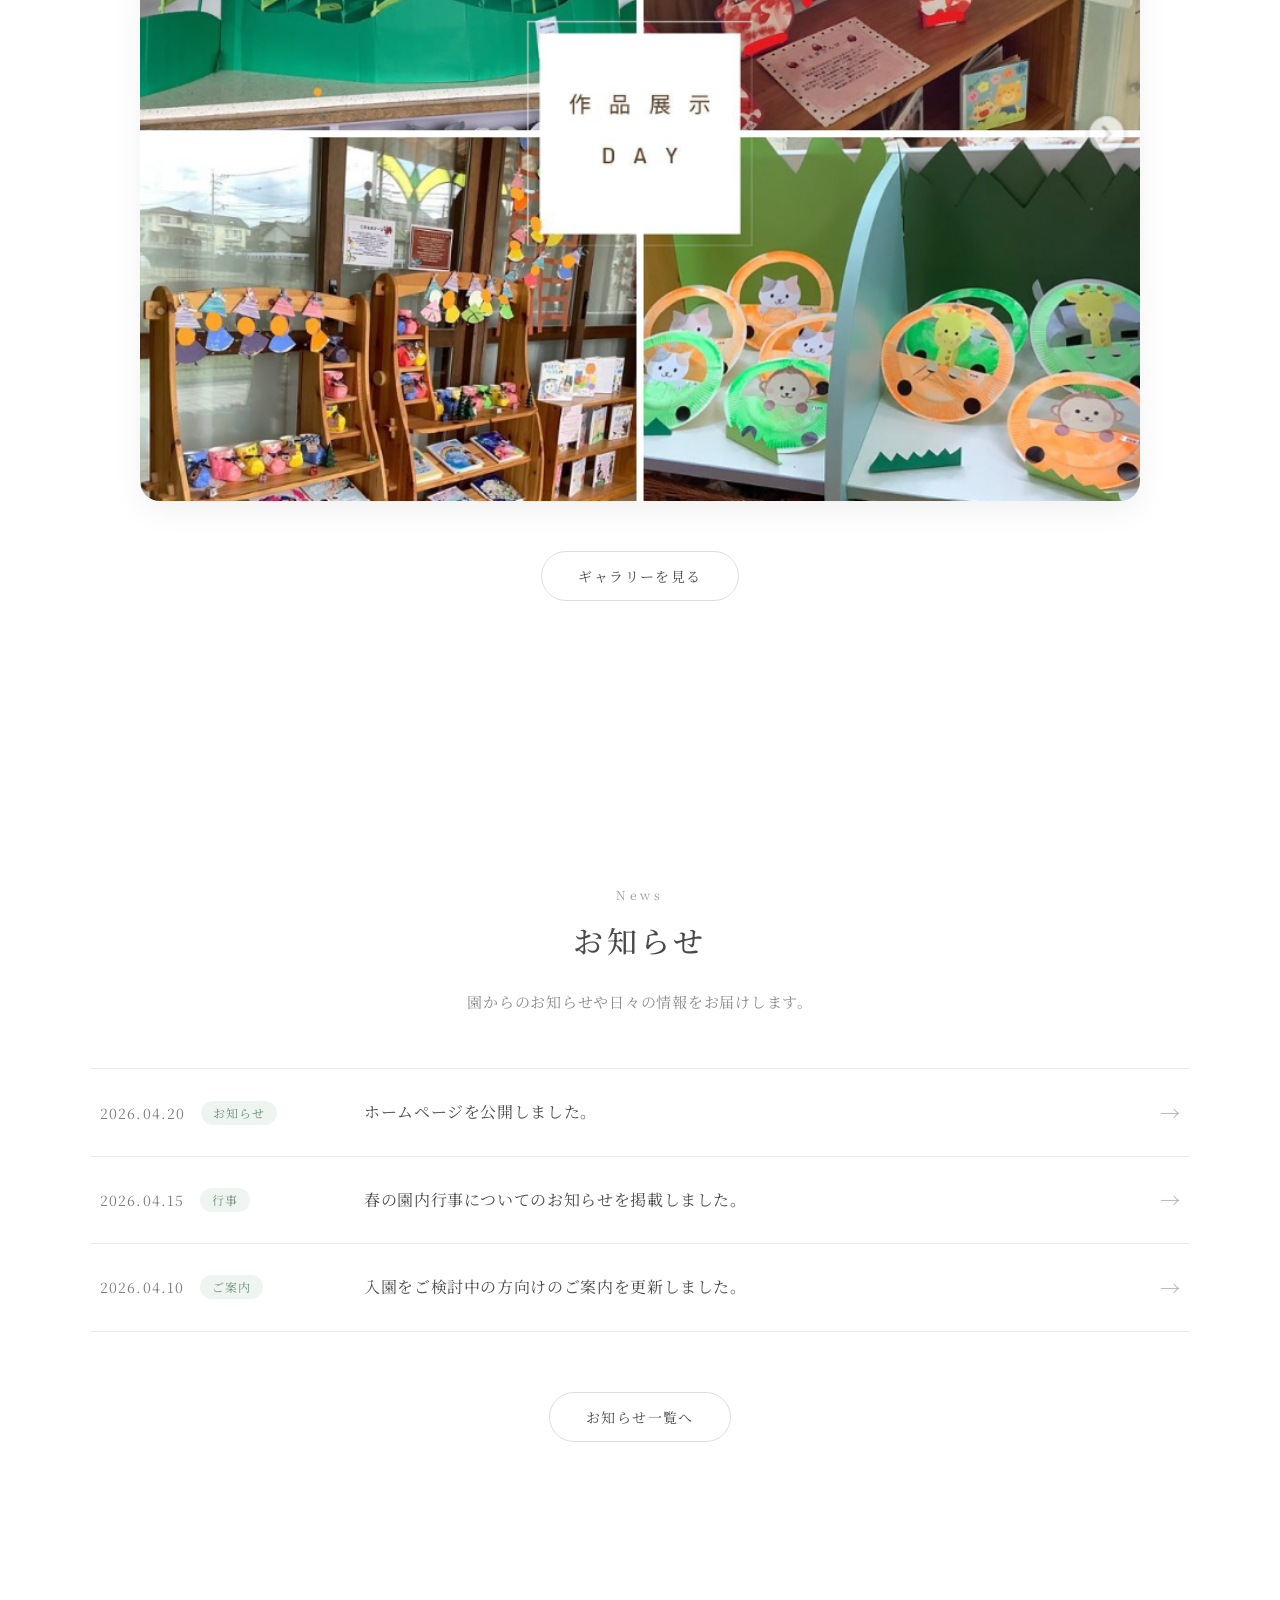
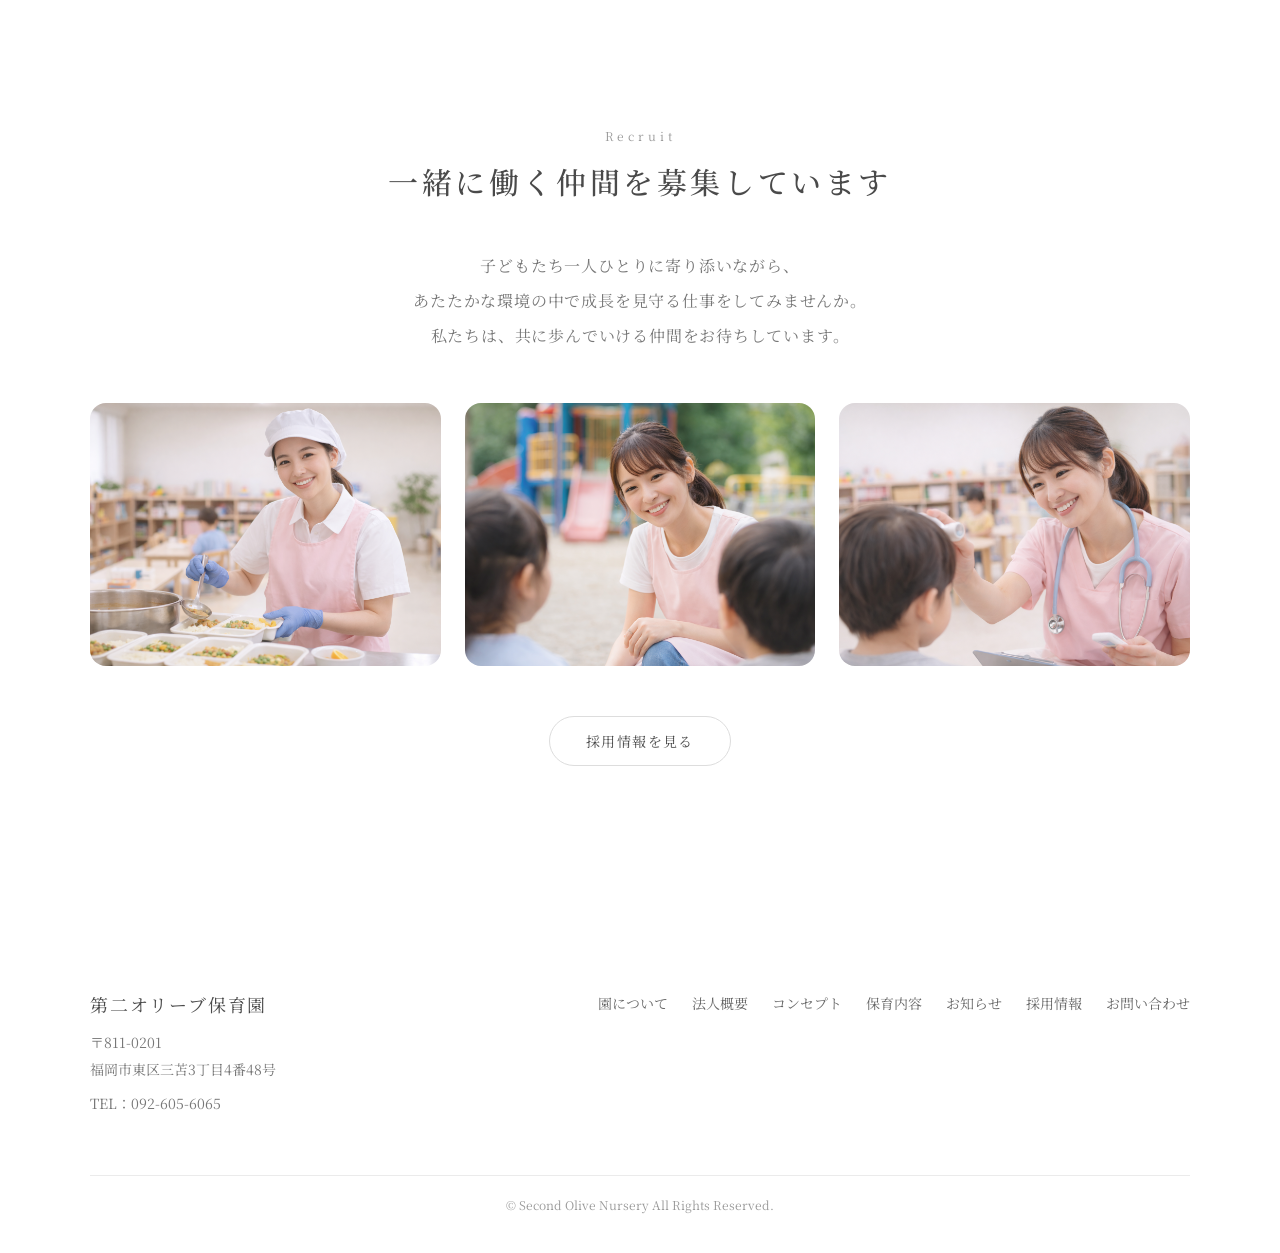
==== commit 4b5a5f4a: "Add files via upload" ====
--- a/index.html
+++ b/index.html
@@ -18,20 +18,26 @@
   </script>
 </head>
 <body>
+  <div id="opening">
+    <div class="opening-inner">
+      <h1 class="opening-title">第二オリーブ保育園</h1>
+      <img src="images/pigeon_up01.png" id="pigeon" alt="鳩">
+    </div>
+  </div>
     <!-- header -->
     <header class="header">
       <div class="header-inner">
         <!-- ロゴ -->
         <a href="index.html" class="header-logo">
           <img src="images/olive_logo.png" alt="オリーブ保育園ロゴ">
-          <span>Daini Olive Hoikuen</span>
+          <span>第二オリーブ保育園</span>
         </a>
         <!-- PCナビ -->
         <nav class="header-nav">
           <ul class="nav-list">
             <li class="has-dropdown">
               <a href="#about">
-                園について
+                保育園について
                 <span class="dropdown-icon"></span>
               </a>
               <ul class="dropdown-menu">
@@ -213,14 +219,6 @@
               </a>
               <a href="news-detail.html" class="news-item">
                 <div class="news-meta">
-                  <time datetime="2026-04-15" class="news-date">2026.04.15</time>
-                  <span class="news-category">行事</span>
-                </div>
-                <p class="news-text">春の園内行事についてのお知らせを掲載しました。</p>
-                <span class="news-arrow">→</span>
-              </a>
-              <a href="news-detail.html" class="news-item">
-                <div class="news-meta">
                   <time datetime="2026-04-10" class="news-date">2026.04.10</time>
                   <span class="news-category">ご案内</span>
                 </div>
--- a/stylesheet.css
+++ b/stylesheet.css
@@ -24,6 +24,18 @@
 
 html {
   scroll-behavior: smooth;
+}
+
+/* fade-up */
+.fade-up {
+  opacity: 0;
+  transform: translateY(42px);
+  transition: opacity 0.9s ease, transform 0.9s ease;
+}
+
+.fade-up.show {
+  opacity: 1;
+  transform: translateY(0);
 }
 
 /* =========================
@@ -78,6 +90,7 @@
   font-weight: 500;
   letter-spacing: 0.08em;
   color: #4a4a4a;
+  letter-spacing: 0.1em;
 }
 
 /* PCナビ */
@@ -912,4 +925,83 @@
   margin: 0;
   font-size: 12px;
   color: #999;
+}
+
+/* ===== オープニング ===== */
+#opening {
+  position: fixed;
+  inset: 0;
+  background: #fff;
+  z-index: 9999;
+  display: flex;
+  align-items: center;
+  justify-content: center;
+}
+
+.opening-inner {
+  text-align: center;
+  position: relative;
+}
+
+.opening-title {
+  font-size: 28px;
+  letter-spacing: 0.1em;
+  margin-bottom: 40px;
+  color: #333;
+  opacity: 0;
+  animation: fadeIn 1.2s ease forwards;
+}
+
+/* 鳩 */
+#pigeon {
+  position: absolute;
+  left: -150px;
+  top: 120%;
+  transform: translateY(-50%);
+  width: 120px;
+  animation: fly 3s linear forwards, float 2s ease-in-out infinite;
+}
+
+/* 横移動 */
+@keyframes fly {
+  0% {
+    left: -150px;
+  }
+  100% {
+    left: 110%;
+  }
+}
+
+/* ふわっと上下 */
+@keyframes float {
+  0%, 100% {
+    transform: translateY(-50%) translateY(0px);
+  }
+  50% {
+    transform: translateY(-50%) translateY(-10px);
+  }
+}
+
+/* フェードイン */
+@keyframes fadeIn {
+  to {
+    opacity: 1;
+  }
+}
+
+/* フェードアウト */
+.fade-out {
+  animation: fadeOut 1s ease forwards;
+}
+
+@keyframes fadeOut {
+  to {
+    opacity: 0;
+    visibility: hidden;
+  }
+}
+
+/* オープニングOFF用 */
+#opening {
+  display: none;
 }
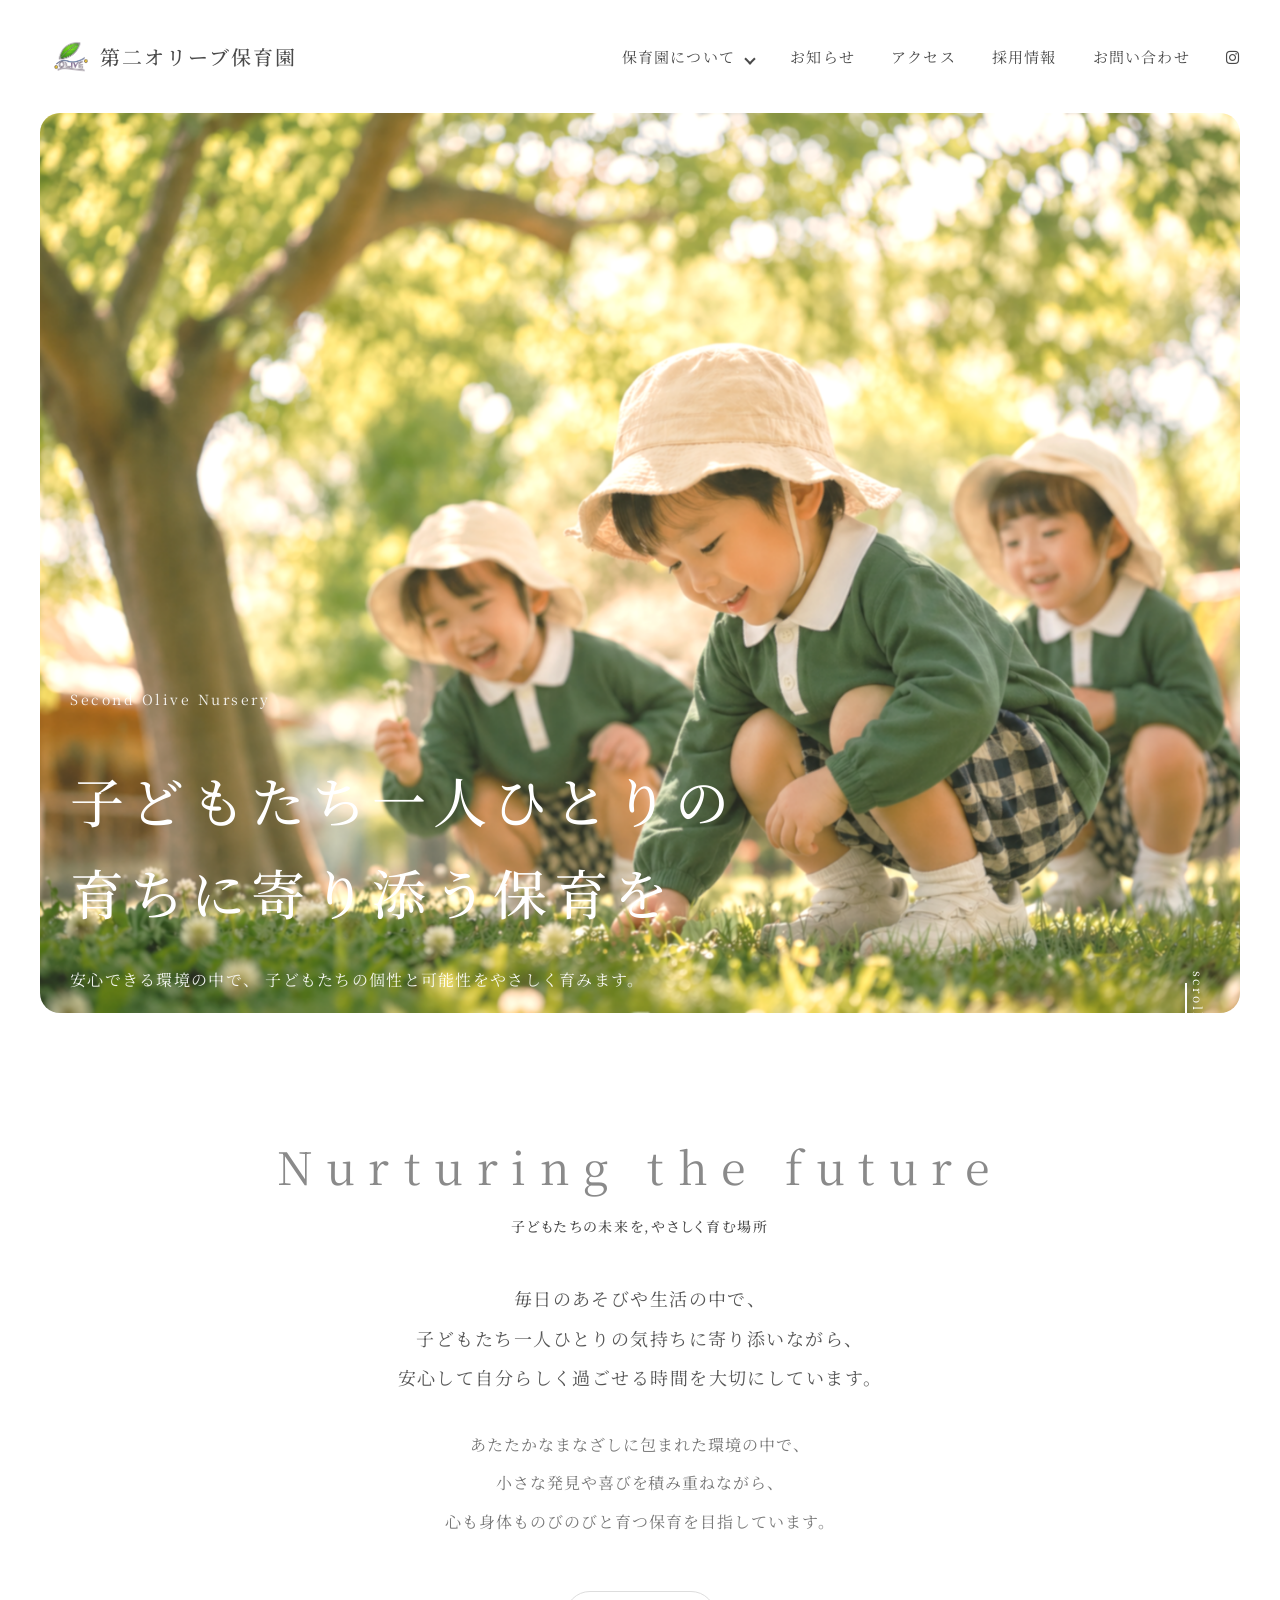
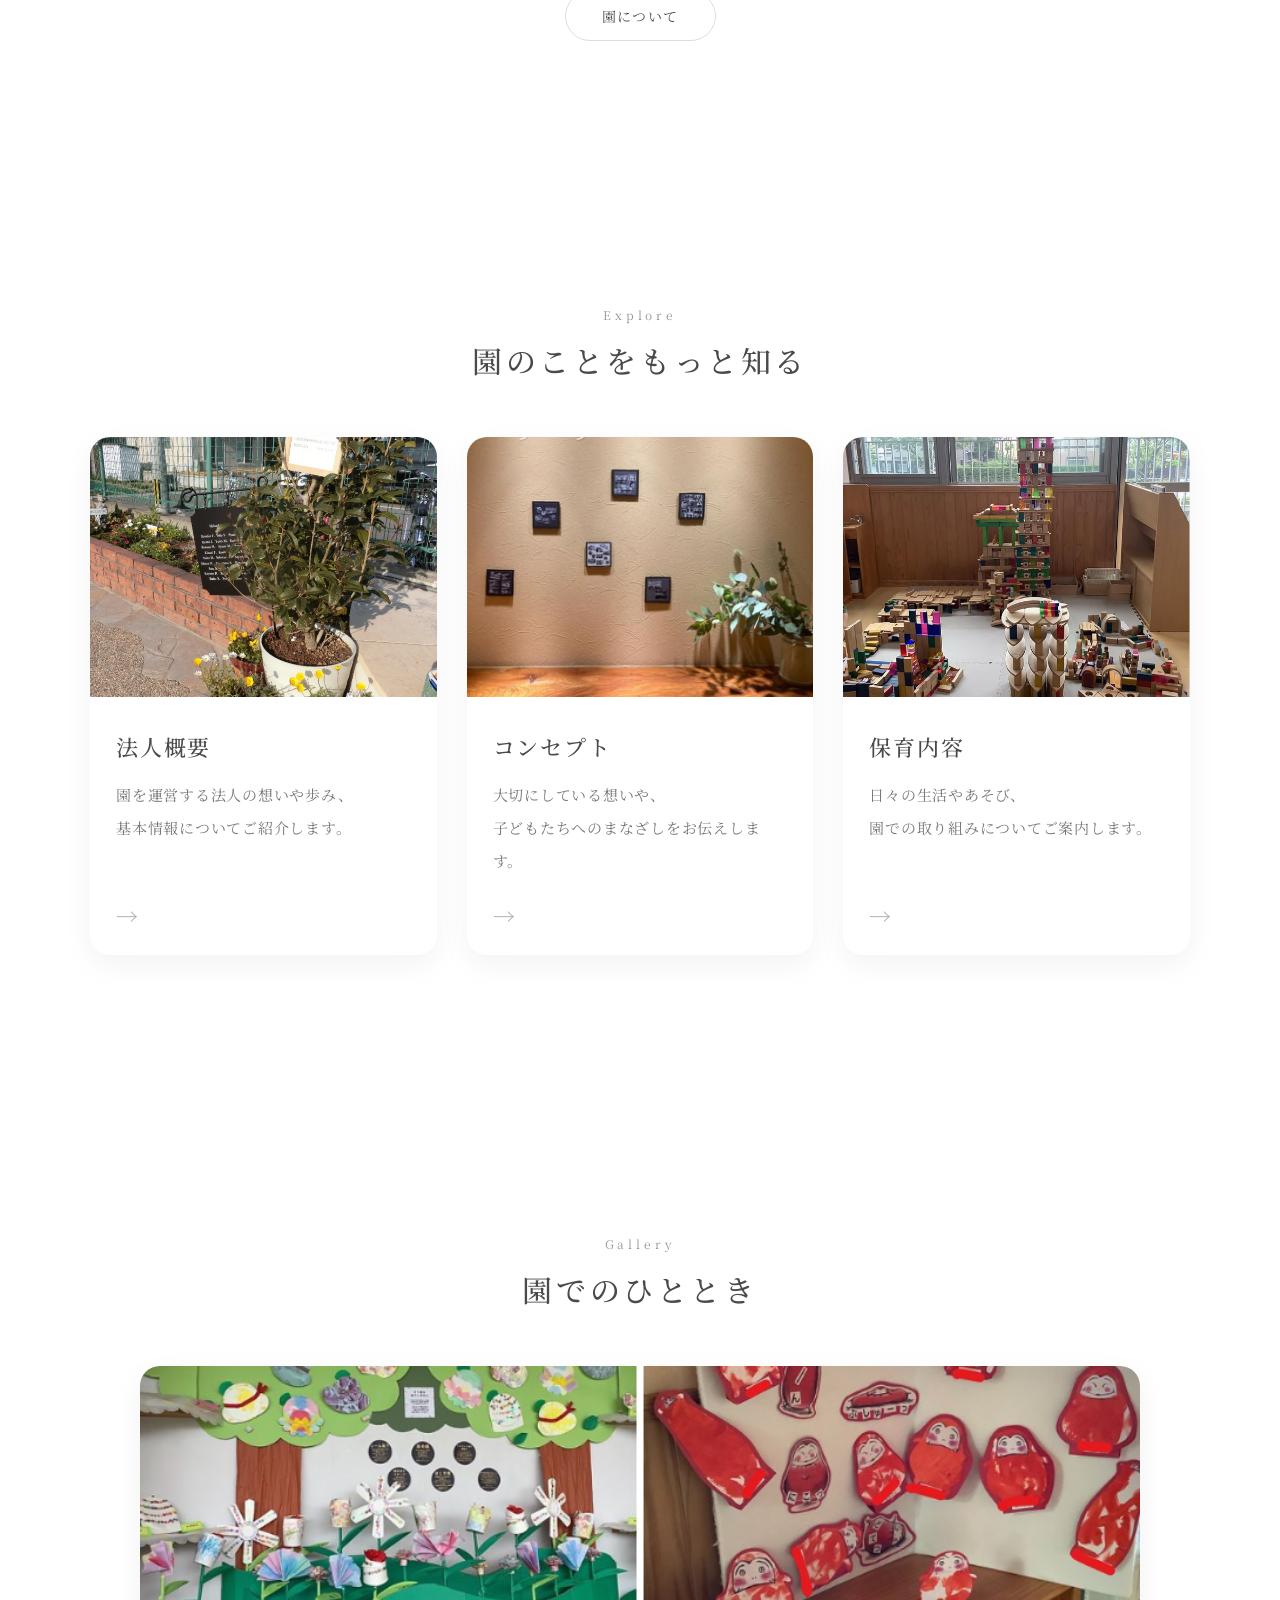
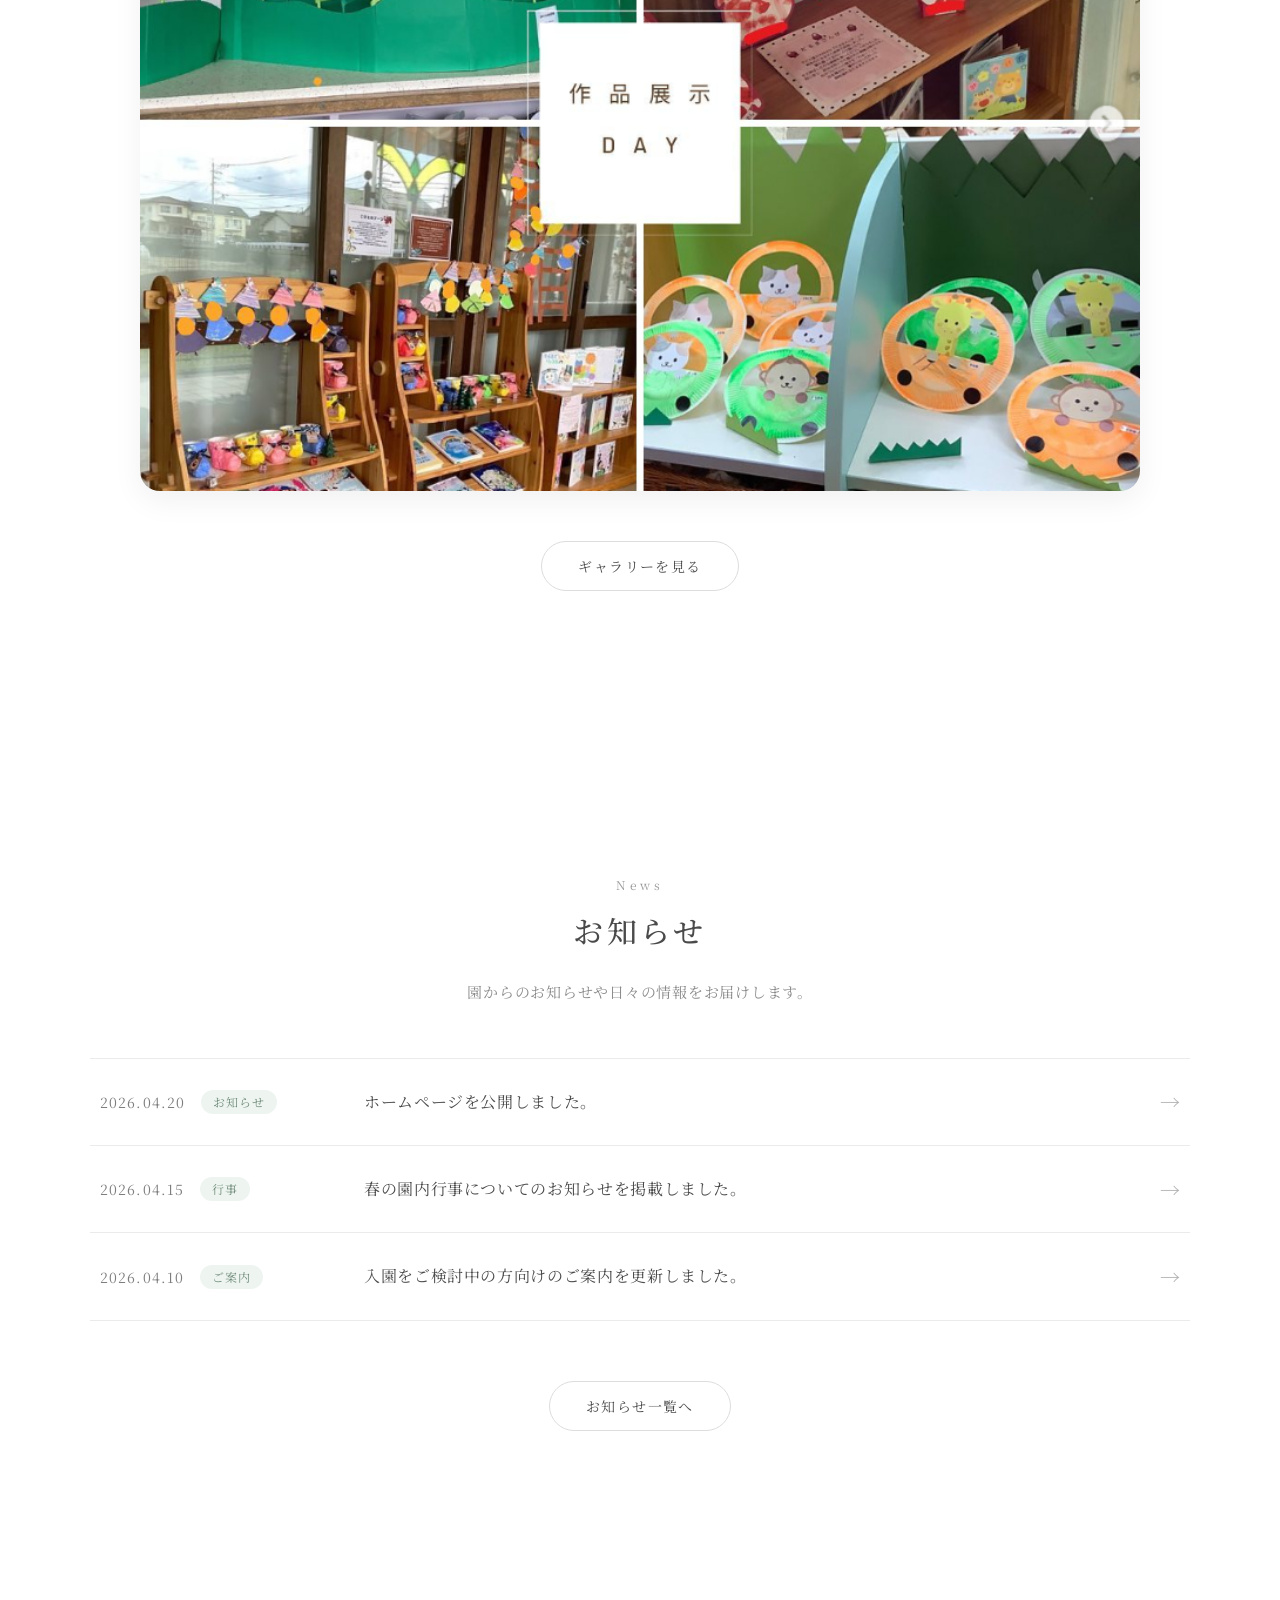
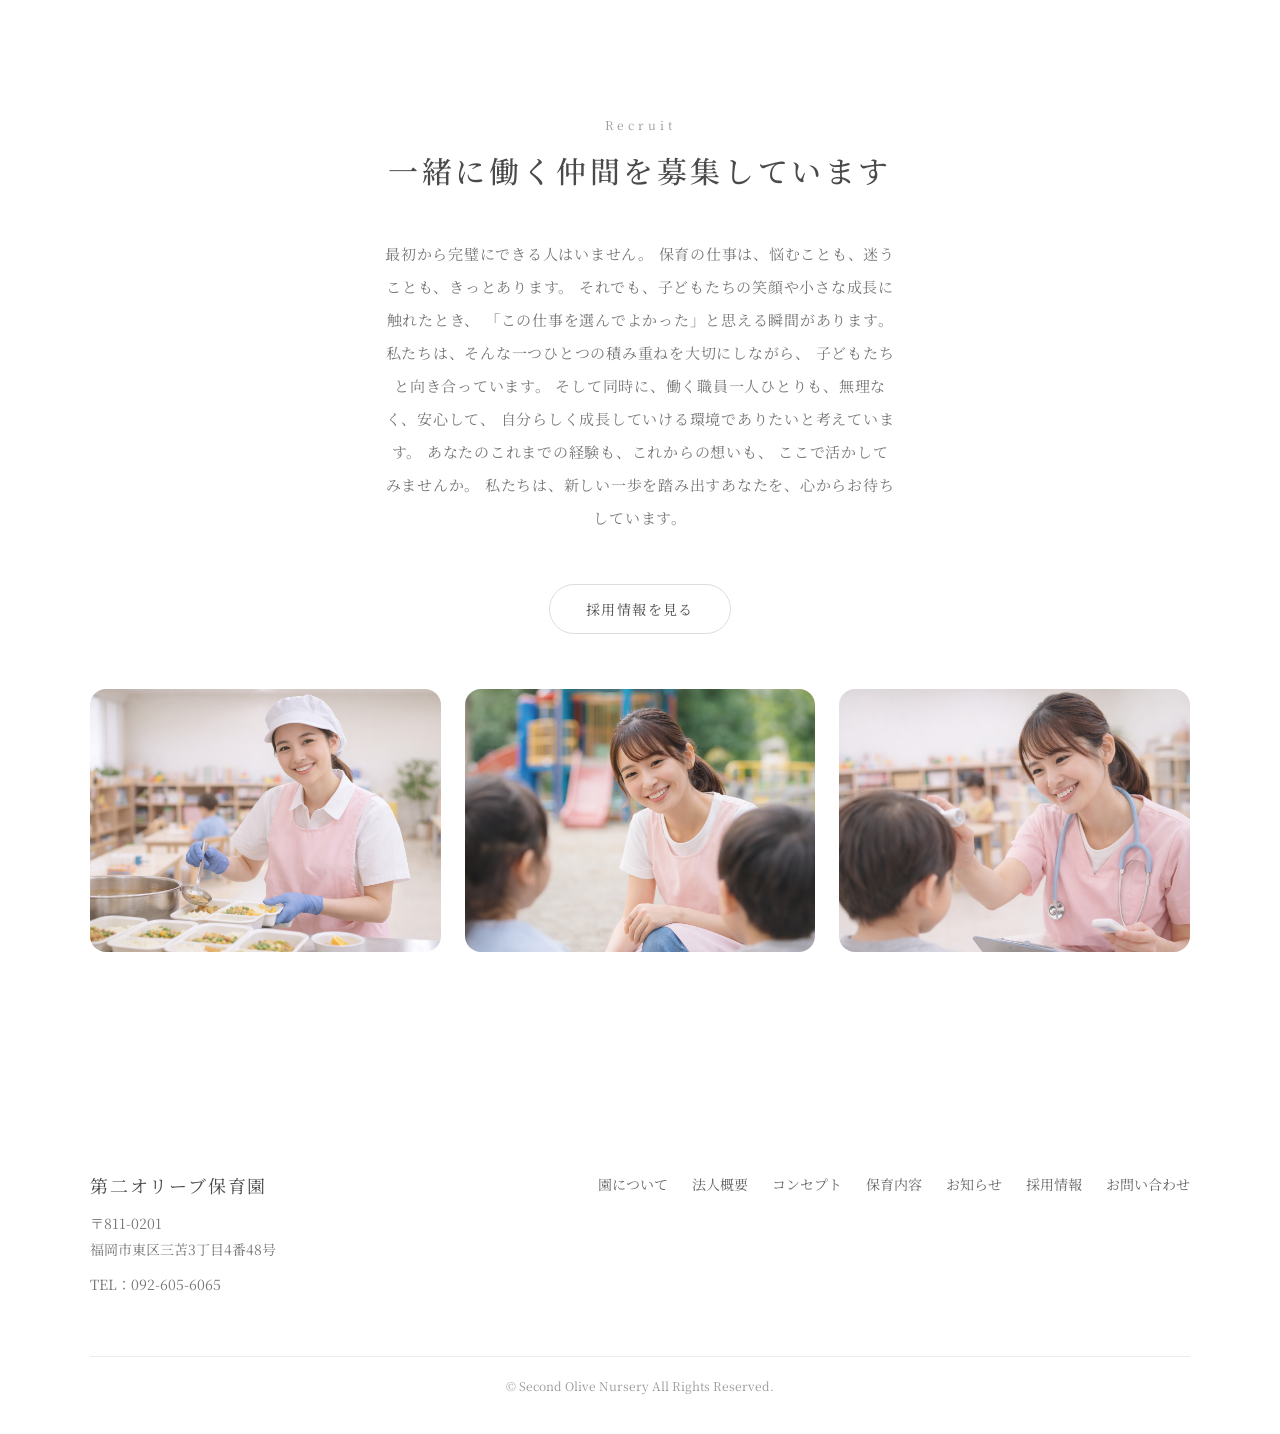
==== commit a9b591a0: "Add files via upload" ====
--- a/index.html
+++ b/index.html
@@ -41,7 +41,7 @@
                 <span class="dropdown-icon"></span>
               </a>
               <ul class="dropdown-menu">
-                <li><a href="corporate.html">法人概要</a></li>
+                <li><a href="company/index.html">法人概要</a></li>
                 <li><a href="concept.html">コンセプト</a></li>
                 <li><a href="service.html">保育内容</a></li>
               </ul>
@@ -131,7 +131,7 @@
               <h2 class="section-title">園のことをもっと知る</h2>
             </div>
             <div class="page-links-grid">
-              <a href="corporate.html" class="page-card">
+              <a href="company/index.html" class="page-card">
                 <div class="page-card-image">
                   <img src="images/gaiyou.png" alt="法人概要">
                 </div>
@@ -241,19 +241,27 @@
               <h2 class="section-title">一緒に働く仲間を募集しています</h2>
             </div>
             <p class="recruit-text">
-              子どもたち一人ひとりに寄り添いながら、<br>
-              あたたかな環境の中で成長を見守る仕事をしてみませんか。<br>
-              私たちは、共に歩んでいける仲間をお待ちしています。
-            </p>
+              最初から完璧にできる人はいません。
+              保育の仕事は、悩むことも、迷うことも、きっとあります。
+              それでも、子どもたちの笑顔や小さな成長に触れたとき、
+             「この仕事を選んでよかった」と思える瞬間があります。
+              私たちは、そんな一つひとつの積み重ねを大切にしながら、
+              子どもたちと向き合っています。
+              そして同時に、働く職員一人ひとりも、無理なく、安心して、
+              自分らしく成長していける環境でありたいと考えています。
+              あなたのこれまでの経験も、これからの想いも、
+              ここで活かしてみませんか。
+              私たちは、新しい一歩を踏み出すあなたを、心からお待ちしています。
+            </p>
+            <div class="recruit-btn">
+              <a href="recruit.html" class="btn btn-primary">
+                <span>採用情報を見る</span>
+              </a>
+            </div>
             <div class="recruit-images">
               <img src="images/tyourisi.png" alt="園の様子">
               <img src="images/hoikusi.png" alt="保育の様子">
               <img src="images/kanngosi.png" alt="職員の様子">
-            </div>
-            <div class="recruit-btn">
-              <a href="recruit.html" class="btn btn-primary">
-                <span>採用情報を見る</span>
-              </a>
             </div>
           </div>
         </section>
@@ -281,7 +289,7 @@
           <nav class="footer-nav">
             <ul>
               <li><a href="#about">園について</a></li>
-              <li><a href="corporate.html">法人概要</a></li>
+              <li><a href="company/index.html">法人概要</a></li>
               <li><a href="concept.html">コンセプト</a></li>
               <li><a href="service.html">保育内容</a></li>
               <li><a href="news.html">お知らせ</a></li>
--- a/stylesheet.css
+++ b/stylesheet.css
@@ -321,7 +321,7 @@
   width: 100%;
   height: 100vh;
   min-height: 720px;
-  background: url("images/hero.png") no-repeat center center / cover;
+  background: url("images/hero_02_1.png") no-repeat center center / cover;
   overflow: hidden;
   border-radius: 20px;
   margin-top: 0;
@@ -420,7 +420,7 @@
 
 .intro-title {
   margin: 0 0 40px;
-  font-size: 20px;
+  font-size: 14px;
   font-weight: 500;
   line-height: 1.8;
   letter-spacing: 0.12em;
@@ -788,8 +788,8 @@
 
 .recruit-text {
   margin: 0 auto 50px;
-  max-width: 700px;
-  font-size: 16px;
+  max-width: 510px;
+  font-size: 15px;
   line-height: 2.2;
   letter-spacing: 0.05em;
   color: #777;
@@ -815,7 +815,7 @@
 }
 
 .recruit-btn {
-  margin-top: 50px;
+  margin: 40px 0 50px;
 }
 
 /* =========================
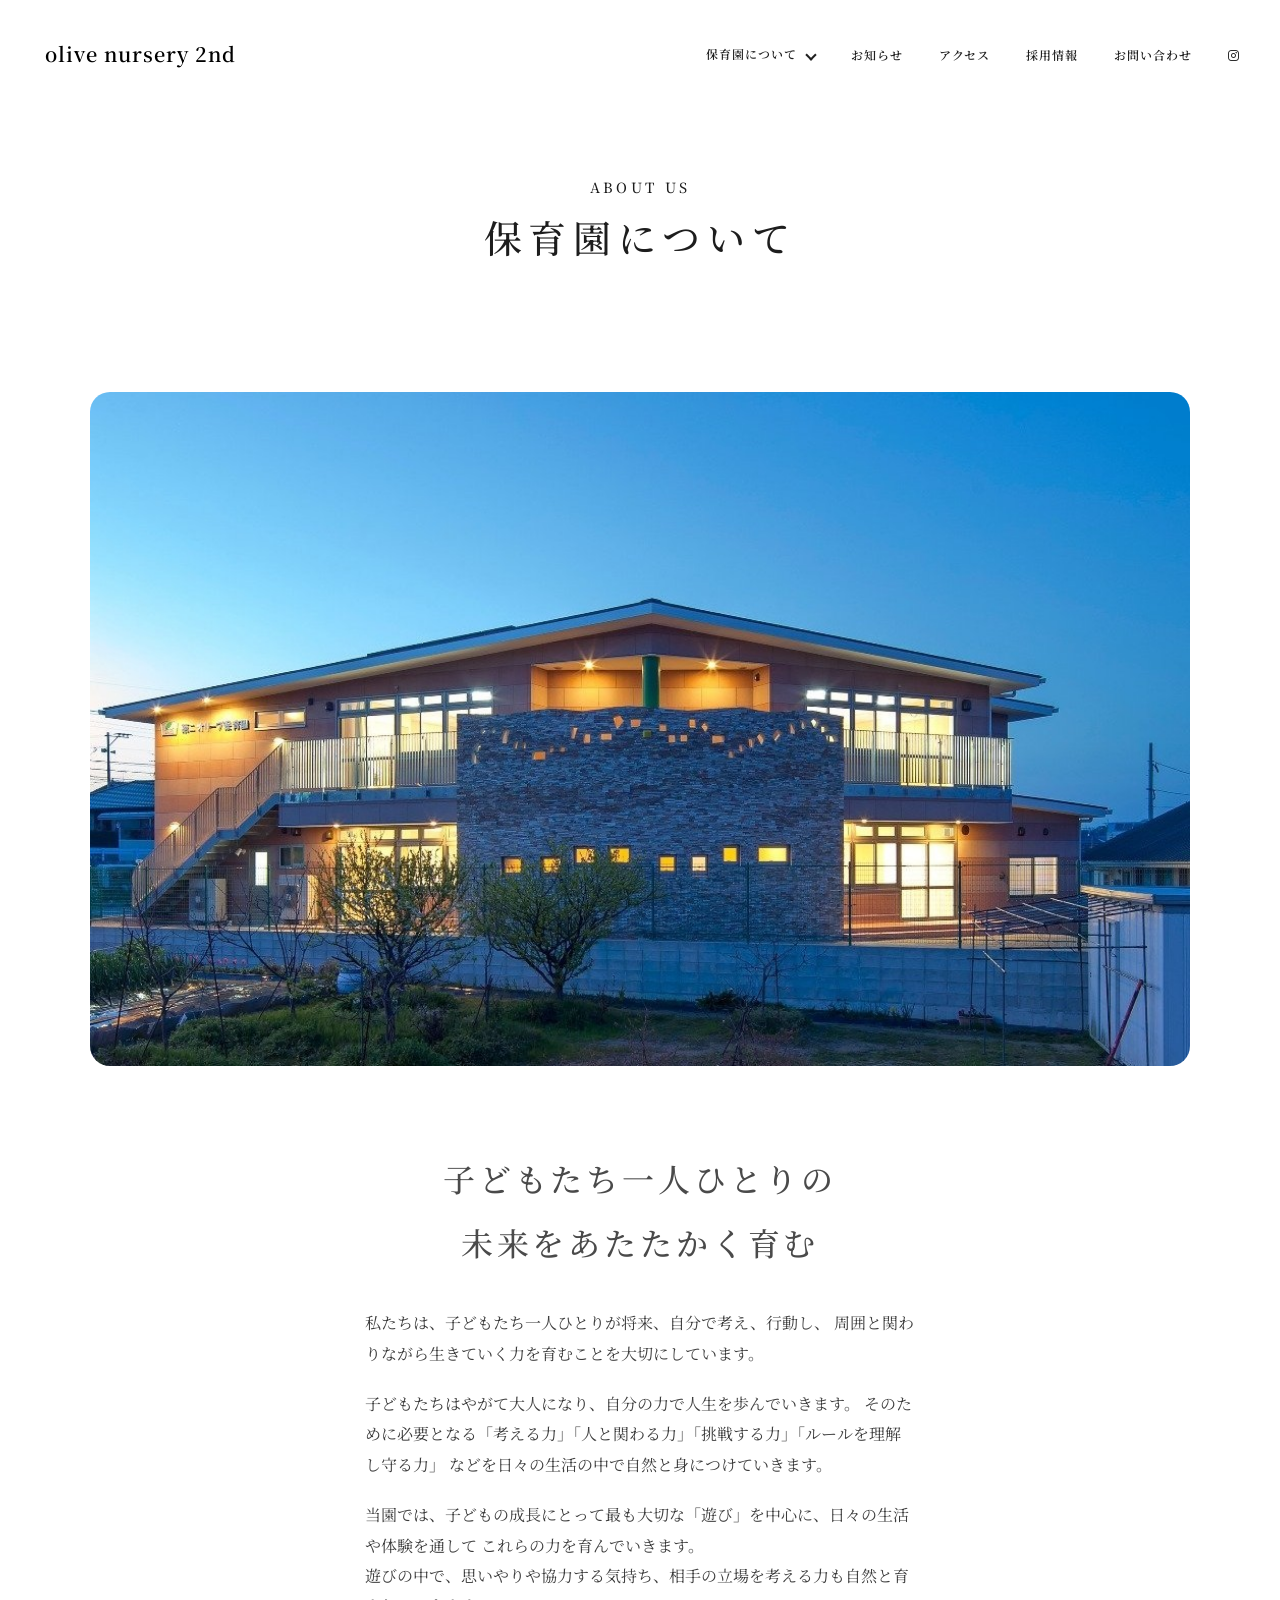
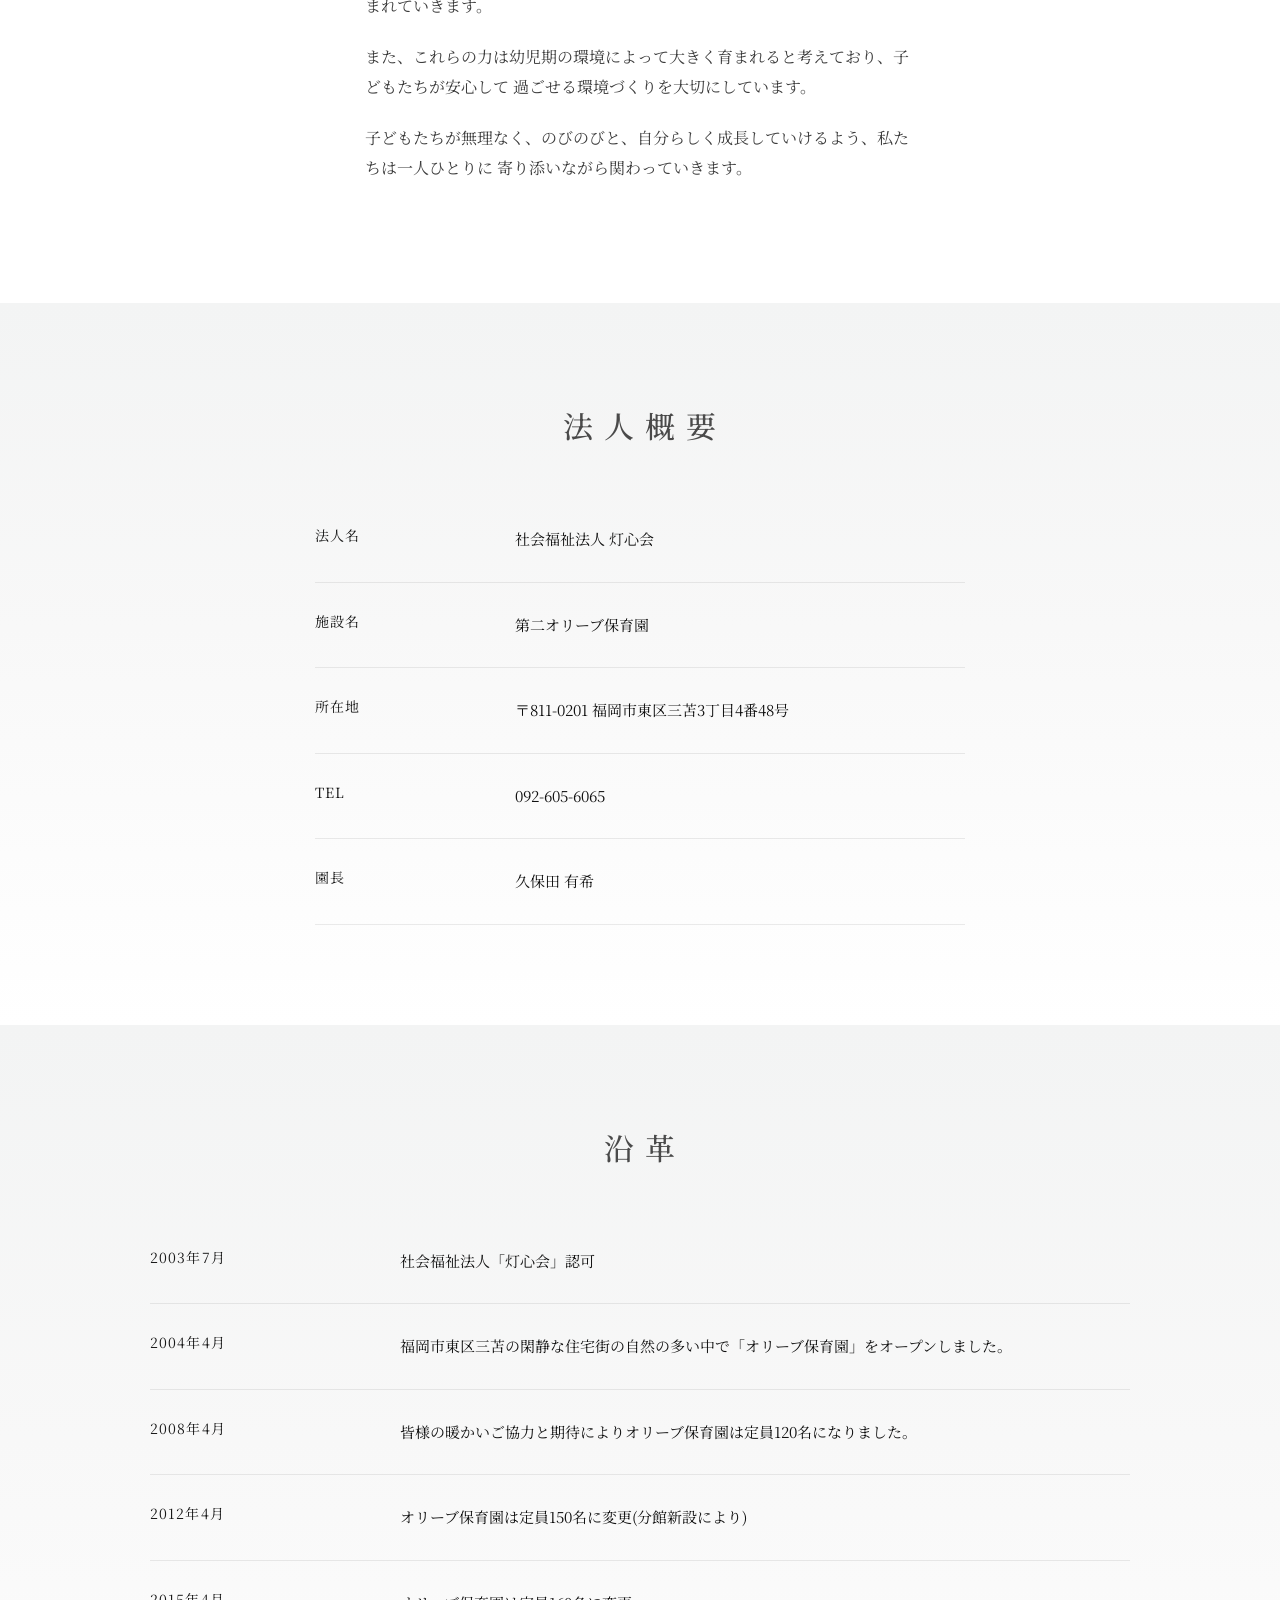
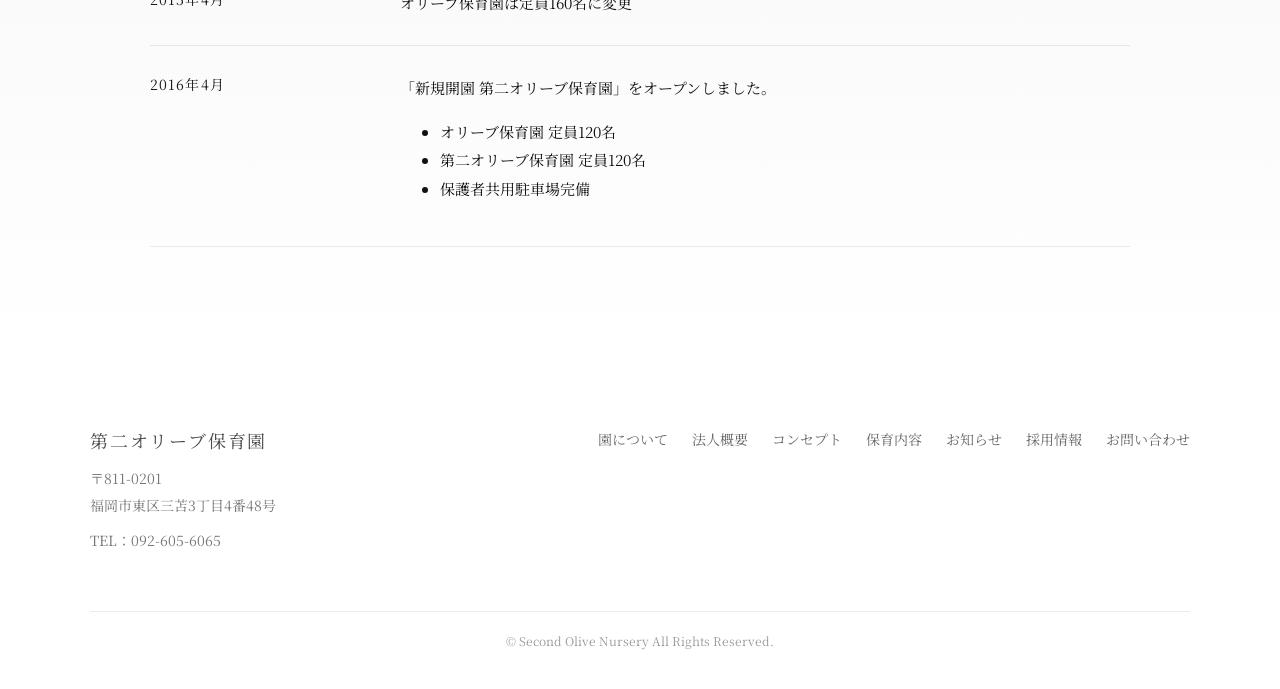
==== commit 48c139df: "Add files via upload" ====
--- a/index.html
+++ b/index.html
@@ -18,293 +18,219 @@
   </script>
 </head>
 <body>
-  <div id="opening">
-    <div class="opening-inner">
-      <h1 class="opening-title">第二オリーブ保育園</h1>
-      <img src="images/pigeon_up01.png" id="pigeon" alt="鳩">
+  <!-- header -->
+  <header class="header header-test">
+    <div class="header-inner">
+      <!-- ロゴ -->
+      <a href="index.html" class="header-logo">
+        <span>olive nursery 2nd</span>
+      </a>
+      <!-- PCナビ -->
+      <nav class="header-nav">
+        <ul class="nav-list">
+          <li class="has-dropdown">
+            <a href="#about">
+              保育園について
+              <span class="dropdown-icon"></span>
+            </a>
+            <ul class="dropdown-menu">
+              <li><a href="corporate.html">法人概要</a></li>
+              <li><a href="concept.html">コンセプト</a></li>
+              <li><a href="service.html">保育内容</a></li>
+            </ul>
+          </li>
+          <li><a href="#service">お知らせ</a></li>
+          <li><a href="#news">アクセス</a></li>
+          <li><a href="#access">採用情報</a></li>
+          <li><a href="#contact">お問い合わせ</a></li>
+          <li class="nav-instagram">
+            <a href="https://www.instagram.com/アカウント名/" target="_blank" aria-label="Instagram">
+              <i class="fa-brands fa-instagram"></i>
+            </a>
+          </li>
+        </ul>
+      </nav>
+      <!-- ハンバーガー -->
+      <button class="hamburger" aria-label="メニューを開く">
+        <span></span>
+        <span></span>
+        <span></span>
+      </button>
     </div>
+    <!-- SPメニュー -->
+    <nav class="sp-nav">
+      <ul class="sp-nav-list">
+        <li><a href="#about">園について</a></li>
+        <li><a href="#service">保育内容</a></li>
+        <li><a href="#news">お知らせ</a></li>
+        <li><a href="#access">アクセス</a></li>
+        <li><a href="#contact">お問い合わせ</a></li>
+      </ul>
+    </nav>
+  </header>
+  <div class="main-wrapper">
+    <main>
+      <!-- hero -->
+      <section class="corporate-hero">
+        <div class="container">
+          <div class="page-label">
+            <p>ABOUT US</p>
+            <h1>保育園について</h1>
+          </div>
+        </div>
+      </section>
+      <section class="corporate-message">
+        <div class="container">
+          <div class="corporate-image">
+            <img src="../images/dainiolive.jpg" alt="第二オリーブ保育園の法人概要">
+          </div>
+          <div class="corporate-lead ">
+            <h2>
+              子どもたち一人ひとりの<br>
+              未来をあたたかく育む
+            </h2>
+            <p>
+              私たちは、子どもたち一人ひとりが将来、自分で考え、行動し、
+              周囲と関わりながら生きていく力を育むことを大切にしています。
+            </p>
+            <p>
+              子どもたちはやがて大人になり、自分の力で人生を歩んでいきます。
+              そのために必要となる「考える力」「人と関わる力」「挑戦する力」「ルールを理解し守る力」
+              などを日々の生活の中で自然と身につけていきます。
+            </p>
+            <p>
+              当園では、子どもの成長にとって最も大切な「遊び」を中心に、日々の生活や体験を通して
+              これらの力を育んでいきます。<br>
+              遊びの中で、思いやりや協力する気持ち、相手の立場を考える力も自然と育まれていきます。
+            </p>
+            <p>
+              また、これらの力は幼児期の環境によって大きく育まれると考えており、子どもたちが安心して
+              過ごせる環境づくりを大切にしています。
+            </p>
+            <p>
+              子どもたちが無理なく、のびのびと、自分らしく成長していけるよう、私たちは一人ひとりに
+              寄り添いながら関わっていきます。
+            </p>
+          </div>
+        </div>
+      </section>
+      <!-- profile -->
+      <section class="corporate-profile">
+        <div class="container">
+          <h2 class="section-heading">法 人 概 要</h2>
+          <dl class="profile-list">
+            <div>
+              <dt>法人名</dt>
+              <dd>社会福祉法人 灯心会</dd>
+            </div>
+            <div>
+              <dt>施設名</dt>
+              <dd>第二オリーブ保育園</dd>
+            </div>
+            <div>
+              <dt>所在地</dt>
+              <dd>〒811-0201 福岡市東区三苫3丁目4番48号</dd>
+            </div>
+            <div>
+              <dt>TEL</dt>
+              <dd>092-605-6065</dd>
+            </div>
+            <div>
+              <dt>園長</dt>
+              <dd>久保田 有希</dd>
+            </div>
+          </dl>
+        </div>
+      </section>
+      <!-- history -->
+      <section class="corporate-history">
+        <div class="container">
+          <h2 class="section-heading">沿 革</h2>
+            <dl class="history-list">
+            <div>
+              <dt>2003年7月</dt>
+              <dd>社会福祉法人「灯心会」認可</dd>
+            </div>
+            <div>
+              <dt>2004年4月</dt>
+              <dd>福岡市東区三苫の閑静な住宅街の自然の多い中で「オリーブ保育園」をオープンしました。</dd>
+            </div>
+            <div>
+              <dt>2008年4月</dt>
+              <dd>皆様の暖かいご協力と期待によりオリーブ保育園は定員120名になりました。</dd>
+            </div>
+            <div>
+              <dt>2012年4月</dt>
+              <dd>オリーブ保育園は定員150名に変更(分館新設により)</dd>
+            </div>
+            <div>
+              <dt>2015年4月</dt>
+              <dd>オリーブ保育園は定員160名に変更</dd>
+            </div>
+            <div>
+              <dt>2016年4月</dt>
+              <dd>
+                「新規開園 第二オリーブ保育園」をオープンしました。
+                <ul class="history-detail-list">
+                  <li>オリーブ保育園 定員120名</li>
+                  <li>第二オリーブ保育園 定員120名</li>
+                  <li>保護者共用駐車場完備</li>
+                </ul>
+              </dd>
+            </div>
+          </dl>
+        </div>
+      </section>
+
+
+
+
+
+
+
+
+
+
+
+
+
+    </main>
   </div>
-    <!-- header -->
-    <header class="header">
-      <div class="header-inner">
-        <!-- ロゴ -->
-        <a href="index.html" class="header-logo">
-          <img src="images/olive_logo.png" alt="オリーブ保育園ロゴ">
-          <span>第二オリーブ保育園</span>
-        </a>
-        <!-- PCナビ -->
-        <nav class="header-nav">
-          <ul class="nav-list">
-            <li class="has-dropdown">
-              <a href="#about">
-                保育園について
-                <span class="dropdown-icon"></span>
-              </a>
-              <ul class="dropdown-menu">
-                <li><a href="company/index.html">法人概要</a></li>
-                <li><a href="concept.html">コンセプト</a></li>
-                <li><a href="service.html">保育内容</a></li>
-              </ul>
-            </li>
-            <li><a href="#service">お知らせ</a></li>
-            <li><a href="#news">アクセス</a></li>
-            <li><a href="#access">採用情報</a></li>
-            <li><a href="#contact">お問い合わせ</a></li>
-            <li class="nav-instagram">
-              <a href="https://www.instagram.com/アカウント名/" target="_blank" aria-label="Instagram">
-                <i class="fa-brands fa-instagram"></i>
-              </a>
-            </li>
+  <!-- footer -->
+  <a href="#" class="page-top" aria-label="ページ上部へ戻る">↑</a>
+  <!-- footer -->
+  <footer class="footer">
+    <div class="container footer-inner">
+      <div class="footer-top">
+        <div class="footer-info">
+          <p class="footer-name">第二オリーブ保育園</p>
+          <p class="footer-address">
+            〒811-0201<br>
+            福岡市東区三苫3丁目4番48号
+          </p>
+          <p class="footer-tel">
+            TEL：092-605-6065
+          </p>
+        </div>
+        <nav class="footer-nav">
+          <ul>
+            <li><a href="#about">園について</a></li>
+            <li><a href="corporate.html">法人概要</a></li>
+            <li><a href="concept.html">コンセプト</a></li>
+            <li><a href="service.html">保育内容</a></li>
+            <li><a href="news.html">お知らせ</a></li>
+            <li><a href="recruit.html">採用情報</a></li>
+            <li><a href="contact.html">お問い合わせ</a></li>
           </ul>
         </nav>
-        <!-- ハンバーガー -->
-        <button class="hamburger" aria-label="メニューを開く">
-          <span></span>
-          <span></span>
-          <span></span>
-        </button>
       </div>
-      <!-- SPメニュー -->
-      <nav class="sp-nav">
-        <ul class="sp-nav-list">
-          <li><a href="#about">園について</a></li>
-          <li><a href="#service">保育内容</a></li>
-          <li><a href="#news">お知らせ</a></li>
-          <li><a href="#access">アクセス</a></li>
-          <li><a href="#contact">お問い合わせ</a></li>
-        </ul>
-      </nav>
-    </header>
-    <div class="main-wrapper">
-      <main>
-        <!-- hero -->
-        <section class="hero">
-          <div class="hero-overlay"></div>
-          <div class="hero-inner container">
-            <div class="hero-text">
-              <p class="hero-subtitle">Second Olive Nursery</p>
-              <h1 class="hero-title">
-                子どもたち一人ひとりの<br>
-                育ちに寄り添う保育を
-              </h1>
-              <p class="hero-description">
-                安心できる環境の中で、
-                子どもたちの個性と可能性をやさしく育みます。
-              </p>
-            </div>
-            <div class="hero-scroll">
-              <span>scroll</span>
-            </div>
-          </div>
-        </section>
-        <!-- intro -->
-        <section class="intro">
-          <div class="container">
-            <h1 class="intro-en">
-               Nurturing the future
-            </h1>
-            <h2 class="intro-title">
-              子どもたちの未来を,やさしく育む場所
-            </h2>
-            <p class="intro-lead">
-              毎日のあそびや生活の中で、<br>
-              子どもたち一人ひとりの気持ちに寄り添いながら、<br>
-              安心して自分らしく過ごせる時間を大切にしています。
-            </p>
-            <p class="intro-text">
-              あたたかなまなざしに包まれた環境の中で、<br>
-              小さな発見や喜びを積み重ねながら、<br>
-              心も身体ものびのびと育つ保育を目指しています。
-            </p>
-            <div class="btn-wrapper">
-              <a href="#about" class="btn btn-primary">
-                <span>園について</span>
-              </a>
-            </div>  
-          </div>
-        </section>
-        <!-- page-links -->
-        <section class="page-links" id="about">
-          <div class="container">
-            <div class="page-links-head">
-              <p class="section-en">Explore</p>
-              <h2 class="section-title">園のことをもっと知る</h2>
-            </div>
-            <div class="page-links-grid">
-              <a href="company/index.html" class="page-card">
-                <div class="page-card-image">
-                  <img src="images/gaiyou.png" alt="法人概要">
-                </div>
-                <div class="page-card-body">
-                  <h3 class="page-card-title">法人概要</h3>
-                  <p class="page-card-text">
-                    園を運営する法人の想いや歩み、<br>
-                    基本情報についてご紹介します。
-                  </p>
-                  <span class="page-card-arrow">→</span>
-                </div>
-              </a>
-              <a href="concept.html" class="page-card">
-                <div class="page-card-image">
-                  <img src="images/konsept.png" alt="コンセプト">
-                </div>
-                <div class="page-card-body">
-                  <h3 class="page-card-title">コンセプト</h3>
-                  <p class="page-card-text">
-                    大切にしている想いや、<br>
-                    子どもたちへのまなざしをお伝えします。
-                  </p>
-                  <span class="page-card-arrow">→</span>
-                </div>
-              </a>
-              <a href="service.html" class="page-card">
-                <div class="page-card-image">
-                  <img src="images/hoikunaiyou.png" alt="保育内容">
-                </div>
-                <div class="page-card-body">
-                  <h3 class="page-card-title">保育内容</h3>
-                  <p class="page-card-text">
-                    日々の生活やあそび、<br>
-                    園での取り組みについてご案内します。
-                  </p>
-                  <span class="page-card-arrow">→</span>
-                </div>
-              </a>
-            </div>
-          </div>
-        </section>
-        <!-- gallery -->
-        <section class="gallery">
-          <div class="container">
-            <div class="gallery-head">
-              <p class="section-en">Gallery</p>
-              <h2 class="section-title">園でのひととき</h2>
-            </div>
-            <div class="gallery-single">
-              <img src="images/gallery.png" alt="園で遊ぶ子どもたちの様子">
-            </div>
-            <div class="gallery-btn">
-              <a href="gallery.html" class="btn btn-primary">
-                <span>ギャラリーを見る</span>
-              </a>
-            </div>
-          </div>
-        </section>
-        <!-- news -->
-        <section class="news">
-          <div class="container">
-            <div class="news-head">
-              <p class="section-en">News</p>
-              <h2 class="section-title">お知らせ</h2>
-              <p class="news-lead">
-                園からのお知らせや日々の情報をお届けします。
-              </p>
-            </div>
-            <div class="news-list">
-              <a href="news-detail.html" class="news-item">
-                <div class="news-meta">
-                  <time datetime="2026-04-20" class="news-date">2026.04.20</time>
-                  <span class="news-category">お知らせ</span>
-                </div>
-                <p class="news-text">ホームページを公開しました。</p>
-                <span class="news-arrow">→</span>
-              </a>
-              <a href="news-detail.html" class="news-item">
-                <div class="news-meta">
-                  <time datetime="2026-04-15" class="news-date">2026.04.15</time>
-                  <span class="news-category">行事</span>
-                </div>
-                <p class="news-text">春の園内行事についてのお知らせを掲載しました。</p>
-                <span class="news-arrow">→</span>
-              </a>
-              <a href="news-detail.html" class="news-item">
-                <div class="news-meta">
-                  <time datetime="2026-04-10" class="news-date">2026.04.10</time>
-                  <span class="news-category">ご案内</span>
-                </div>
-                <p class="news-text">入園をご検討中の方向けのご案内を更新しました。</p>
-                <span class="news-arrow">→</span>
-              </a>
-            </div>
-            <div class="news-btn">
-              <a href="news.html" class="btn btn-primary">
-                <span>お知らせ一覧へ</span>
-              </a>
-            </div>
-          </div>
-        </section>
-        <!-- recruit -->
-        <section class="recruit">
-          <div class="container">
-            <div class="recruit-head">
-              <p class="section-en">Recruit</p>
-              <h2 class="section-title">一緒に働く仲間を募集しています</h2>
-            </div>
-            <p class="recruit-text">
-              最初から完璧にできる人はいません。
-              保育の仕事は、悩むことも、迷うことも、きっとあります。
-              それでも、子どもたちの笑顔や小さな成長に触れたとき、
-             「この仕事を選んでよかった」と思える瞬間があります。
-              私たちは、そんな一つひとつの積み重ねを大切にしながら、
-              子どもたちと向き合っています。
-              そして同時に、働く職員一人ひとりも、無理なく、安心して、
-              自分らしく成長していける環境でありたいと考えています。
-              あなたのこれまでの経験も、これからの想いも、
-              ここで活かしてみませんか。
-              私たちは、新しい一歩を踏み出すあなたを、心からお待ちしています。
-            </p>
-            <div class="recruit-btn">
-              <a href="recruit.html" class="btn btn-primary">
-                <span>採用情報を見る</span>
-              </a>
-            </div>
-            <div class="recruit-images">
-              <img src="images/tyourisi.png" alt="園の様子">
-              <img src="images/hoikusi.png" alt="保育の様子">
-              <img src="images/kanngosi.png" alt="職員の様子">
-            </div>
-          </div>
-        </section>
-      </main>
+      <div class="footer-bottom">
+        <p class="copyright">
+          © Second Olive Nursery All Rights Reserved.
+        </p>
+      </div>
     </div>
-
-
-
-    <!-- footer -->
-    <a href="#" class="page-top" aria-label="ページ上部へ戻る">↑</a>
-    <!-- footer -->
-    <footer class="footer">
-      <div class="container footer-inner">
-        <div class="footer-top">
-          <div class="footer-info">
-            <p class="footer-name">第二オリーブ保育園</p>
-            <p class="footer-address">
-              〒811-0201<br>
-              福岡市東区三苫3丁目4番48号
-            </p>
-            <p class="footer-tel">
-              TEL：092-605-6065
-            </p>
-          </div>
-          <nav class="footer-nav">
-            <ul>
-              <li><a href="#about">園について</a></li>
-              <li><a href="company/index.html">法人概要</a></li>
-              <li><a href="concept.html">コンセプト</a></li>
-              <li><a href="service.html">保育内容</a></li>
-              <li><a href="news.html">お知らせ</a></li>
-              <li><a href="recruit.html">採用情報</a></li>
-              <li><a href="contact.html">お問い合わせ</a></li>
-            </ul>
-          </nav>
-        </div>
-        <div class="footer-bottom">
-          <p class="copyright">
-            © Second Olive Nursery All Rights Reserved.
-          </p>
-        </div>
-      </div>
-    </footer>
-    <script src="script.js"></script>
+  </footer>
+  <script src="script.js"></script>
 </body>
 </html>
--- a/stylesheet.css
+++ b/stylesheet.css
@@ -11,31 +11,20 @@
 .container {
   max-width: 1100px;
   margin: 0 auto;
-  padding: 0 30px;
+  padding: 0 0px;
+  background: transparent;
 }
 
 .main-wrapper {
-  max-width: 1200px;
-  margin: 0 auto;
-  background: #ffffff;
-  border-radius: 20px;
+  max-width: none;
+  width: 100%;
+  margin: 0;
+  background: transparent;
   overflow: visible;
 }
 
 html {
   scroll-behavior: smooth;
-}
-
-/* fade-up */
-.fade-up {
-  opacity: 0;
-  transform: translateY(42px);
-  transition: opacity 0.9s ease, transform 0.9s ease;
-}
-
-.fade-up.show {
-  opacity: 1;
-  transform: translateY(0);
 }
 
 /* =========================
@@ -86,11 +75,11 @@
 }
 
 .header-logo span {
+  margin-left: 5px;
   font-size: 20px;
-  font-weight: 500;
-  letter-spacing: 0.08em;
-  color: #4a4a4a;
-  letter-spacing: 0.1em;
+  font-weight: 600;
+  color: #000000;
+  letter-spacing: 0.05em;
 }
 
 /* PCナビ */
@@ -108,10 +97,10 @@
 }
 
 .nav-list a {
-  font-size: 15px;
-  font-weight: 400;
+  font-size: 12px;
+  font-weight: 600;
   letter-spacing: 0.08em;
-  color: #4a4a4a;
+  color: #202020;
   text-decoration: none;
   transition: color 0.3s ease, opacity 0.3s ease;
 }
@@ -238,7 +227,6 @@
   margin: 0;
   list-style: none;
   background: rgba(255, 255, 255, 0.98);
-  border-radius: 14px;
   box-shadow: 0 12px 24px rgba(0, 0, 0, 0.08);
   opacity: 0;
   visibility: hidden;
@@ -312,511 +300,178 @@
   transform: translateY(-2px);
 }
 
-
 /* =========================
-   hero
+   corporate page
 ========================= */
-.hero {
-  position: relative;
-  width: 100%;
-  height: 100vh;
-  min-height: 720px;
-  background: url("images/hero_02_1.png") no-repeat center center / cover;
+
+.corporate-hero {
+  padding: 70px 0 70px;
+  background: #ffffff;
+  text-align: center;
+}
+
+.page-label {
+  margin: 0 0 18px;
+  font-size: 40px;
+  letter-spacing: 0.1em;
+  color: #1d1d1d;
+}
+
+.corporate-title {
+  margin: 0;
+  font-size: 42px;
+  font-weight: 500;
+  letter-spacing: 0.28em;
+  color: #4a4a4a;
+}
+
+.corporate-message {
+  padding: 40px 0 100px;
+  background: #ffffff;
+}
+
+.corporate-image {
+  margin: 0 auto 80px;
   overflow: hidden;
   border-radius: 20px;
-  margin-top: 0;
-}
-
-.hero-overlay {
-  position: absolute;
-  inset: 0;
-  z-index: 1;
-}
-
-.hero-inner {
-  position: relative;
-  z-index: 2;
-  max-width: 1200px;
+}
+
+.corporate-image img {
+  width: 100%;
+  display: block;
   height: 100%;
+  object-fit: cover;
+}
+
+.page-label p{
+  margin: 0 0 12px;
+  font-size: 14px;
+  letter-spacing: 0.24em;
+  font-weight: 500;
+}
+
+.page-label h1 {
+  margin: 0;
+  font-size: 38px;
+  font-weight: 500;
+  letter-spacing: 0.18em;
+}
+
+.corporate-lead {
+  max-width: 820px;
   margin: 0 auto;
-  padding: 0 30px 70px;
-  display: flex;
-  flex-direction: column;
-  justify-content: flex-end;
-}
-
-.hero-text {
-  max-width: 680px;
-  color: #ffffff;
-}
-
-.hero-subtitle {
+  text-align: center;
+}
+
+.corporate-lead h2 {
+  margin: 0 0 34px;
+  font-size: 32px;
+  line-height: 2;
+  font-weight: 500;
+  letter-spacing: 0.12em;
+  color: #4a4a4a;
+}
+
+.corporate-lead p {
+  max-width: 550px;
   margin-bottom: 20px;
-  font-size: 14px;
-  font-weight: 400;
-  letter-spacing: 0.18em;
-  color: rgba(255, 255, 255, 0.9);
-}
-
-.hero-title {
-  margin-bottom: 24px;
-  font-size: 54px;
-  font-weight: 500;
-  line-height: 1.7;
-  letter-spacing: 0.12em;
-  color: #ffffff;
-}
-
-.hero-description {
-  font-size: 16px;
-  font-weight: 400;
-  line-height: 2.2;
-  letter-spacing: 0.08em;
-  color: rgba(255, 255, 255, 0.92);
-}
-
-.hero-scroll {
-  position: absolute;
-  right: 30px;
-  bottom: 40px;
-  writing-mode: vertical-rl;
-  text-orientation: mixed;
-}
-
-.hero-scroll span {
-  font-size: 12px;
-  letter-spacing: 0.2em;
-  color: #fff;
-  text-shadow: 0 2px 6px rgba(0,0,0,0.4);
-  position: relative;
-}
-
-.hero-scroll span::after {
-  content: "";
-  display: block;
-  width: 2px;
-  height: 60px;
-  margin: 12px auto 0;
-  background: #fff;
-  box-shadow: 0 2px 6px rgba(0,0,0,0.4);
-}
-
-/* =========================
-   intro
-========================= */
-.intro {
-  padding: 120px 0;
-  background: #ffffff;
-  text-align: center;
-}
-
-.intro-en {
-  margin: 0 0 16px;
-  font-size: 45px;
-  font-weight: 400;
-  letter-spacing: 0.3em;
-  color: #8a8a8a;
-}
-
-.intro-title {
-  margin: 0 0 40px;
-  font-size: 14px;
-  font-weight: 500;
-  line-height: 1.8;
-  letter-spacing: 0.12em;
-  color: #4a4a4a;
-  font-feature-settings: "palt";
-}
-
-.intro-lead {
-  margin: 0 0 28px;
-  font-size: 18px;
-  font-weight: 400;
-  line-height: 2.2;
-  letter-spacing: 0.08em;
-  color: #555;
-}
-
-.intro-text {
-  margin: 0;
-  font-size: 16px;
-  font-weight: 400;
-  line-height: 2.4;
-  letter-spacing: 0.06em;
-  color: #777;
-}
-
-/* ボタン全体 */
-.btn-wrapper {
-  margin-top: 50px;
-  text-align: center;
-}
-
-/* ボタン本体 */
-.btn {
-  display: inline-block;
-  padding: 14px 36px;
-  font-size: 14px;
-  letter-spacing: 0.1em;
-  text-decoration: none;
-  border-radius: 30px;
-  transition: all 0.3s ease;
-}
-
-.btn-primary {
-  position: relative;
-  display: inline-block;
-  padding: 14px 36px;
-  font-size: 14px;
-  letter-spacing: 0.1em;
-  text-decoration: none;
-  border-radius: 30px;
-  overflow: hidden;
-  color: #4a4a4a;
-  background: #ffffff;
-  border: 1px solid #ddd;
-  transition: color 0.3s ease;
-}
-
-/* めくれる部分 */
-.btn-primary::before {
-  content: "";
-  position: absolute;
-  top: 0;
-  left: 0;
-  width: 0%;
-  height: 100%;
-  background: #444;
-  transition: width 0.4s ease;
-  z-index: 0;
-}
-
-/* テキストを前面に */
-.btn-primary span {
-  position: relative;
-  z-index: 1;
-}
-
-/* hover */
-.btn-primary:hover::before {
-  width: 100%;
-}
-
-.btn-primary:hover {
-  color: #ffffff;
-}
-
-/* =========================
-   page links
-========================= */
-
-.page-links {
-  padding: 140px 0 140px;
-  background: #ffffff;
-}
-
-.page-links-head {
-  margin-bottom: 50px;
-  text-align: center;
-}
-
-.section-en {
-  margin: 0 0 10px;
-  font-size: 12px;
-  font-weight: 400;
-  letter-spacing: 0.32em;
-  color: #9a9a9a;
-}
-
-.section-title {
-  margin: 0;
+  margin: 0 auto 20px;
+  line-height: 1.9;
+  text-align: left;
+  word-break: break-word;
+  color: #3c3c3c;
+}
+
+.corporate-profile,
+.corporate-history {
+  padding: 100px 0;
+  background: linear-gradient(
+    180deg,
+    #f3f4f4 0%,
+    #f8f8f8 45%,
+    #ffffff 100%
+  );
+}
+
+.section-heading {
+  margin: 0 0 50px;
   font-size: 30px;
   font-weight: 500;
-  line-height: 1.8;
-  letter-spacing: 0.12em;
-  color: #4a4a4a;
-}
-
-.page-links-grid {
+  letter-spacing: 0.05em;
+  text-align: center;
+  color: #4a4a4a;
+}
+
+.corporate-profile .profile-list {
+  max-width: 650px;
+  margin: 0 auto;
+}
+
+.corporate-history .history-list {
+  max-width: 980px;
+  margin: 0 auto;
+}
+
+.profile-list div,
+.history-list div {
   display: grid;
-  grid-template-columns: repeat(3, 1fr);
-  gap: 30px;
-}
-
-.page-card {
-  display: flex;
-  flex-direction: column;
-  height: 100%;
-  background: #fff;
-  border-radius: 20px;
-  overflow: hidden;
-  text-decoration: none;
-  box-shadow: 0 10px 30px rgba(0, 0, 0, 0.05);
-  transition: transform 0.35s ease, box-shadow 0.35s ease;
-}
-
-.page-card:hover {
-  transform: translateY(-4px);
-  box-shadow: 0 16px 36px rgba(0, 0, 0, 0.08);
-}
-
-.page-card-image {
-  aspect-ratio: 4 / 3;
-  overflow: hidden;
-}
-
-.page-card-image img {
-  width: 100%;
-  height: 100%;
-  object-fit: cover;
-  display: block;
-  transition: transform 0.6s ease;
-}
-
-.page-card:hover .page-card-image img {
-  transform: scale(1.03);
-}
-
-.page-card-body {
-  display: flex;
-  flex-direction: column;
-  flex-grow: 1;
-  padding: 32px 26px 28px;
-}
-
-.page-card-title {
-  margin: 0 0 16px;
-  font-size: 22px;
-  margin-bottom: 14px;
-  font-weight: 500;
+  padding: 28px 0;
+  border-bottom: 1px solid rgba(0,0,0,0.08);
+  align-items: start;
+}
+
+.profile-list div {
+  grid-template-columns: 160px 1fr;
+  gap: 40px;
+}
+
+.history-list div {
+  grid-template-columns: 180px 1fr;
+  gap: 70px;
+}
+
+.profile-list dt,
+.profile-list dd,
+.history-list dt,
+.history-list dd {
+  text-align: left;
+}
+
+.profile-list dt,
+.history-list dt {
+  font-size: 14px;
+  color: #181818;
   letter-spacing: 0.08em;
-  line-height: 1.6;
-  color: #4a4a4a;
-}
-
-.page-card-text {
+}
+
+.profile-list dd,
+.history-list dd {
   margin: 0;
   font-size: 15px;
-  font-weight: 400;
-  line-height: 2.2;
-  letter-spacing: 0.05em;
-  color: #777;
-}
-
-.page-card-arrow {
-  margin-top: auto;
-  padding-top: 28px;
-  font-size: 22px;
-  line-height: 1;
-  color: #b0b0b0;
-  transition: transform 0.3s ease, color 0.3s ease;
-}
-
-.page-card:hover .page-card-arrow {
-  transform: translateX(6px);
-  color: #7a9b8a;
-}
-
-/* =========================
-   gallery
-========================= */
-.gallery {
-  padding: 140px 0;
-  background: #ffffff;
-}
-
-.gallery-head {
-  margin-bottom: 50px;
-  text-align: center;
-}
-
-.gallery-lead {
-  margin: 18px auto 0;
-  max-width: 680px;
-  font-size: 15px;
-  line-height: 2.2;
-  letter-spacing: 0.05em;
-  color: #8a8a8a;
-}
-
-.gallery-grid {
-  display: grid;
-  grid-template-columns: repeat(3, 1fr);
-  gap: 24px;
-}
-
-.gallery-item {
-  border-radius: 18px;
-  overflow: hidden;
-  background: #f8f8f8;
-  box-shadow: 0 6px 18px rgba(0, 0, 0, 0.04);
-}
-
-.gallery-item img {
-  display: block;
-  width: 100%;
-  aspect-ratio: 4 / 3;
-  object-fit: cover;
-  transition: transform 0.5s ease;
-}
-
-.gallery-item:hover img {
-  transform: scale(1.04);
-}
-
-.gallery-single {
-  max-width: 1000px; /* ←大きさの上限 */
-  margin: 0 auto;
-  border-radius: 20px;
-  overflow: hidden;
-  box-shadow: 0 10px 30px rgba(0,0,0,0.06);
-}
-
-.gallery-single img {
-  width: 100%;
-  height: auto;
-  display: block;
-}
-
-.gallery-btn {
-  margin-top: 50px;
-  text-align: center;
-}
-
-/* =========================
-   news
-========================= */
-.news {
-  padding: 140px 0;
-  background: #ffffff;
-}
-
-.news-head {
-  margin-bottom: 50px;
-  text-align: center;
-}
-
-.news-lead {
-  margin: 18px auto 0;
-  max-width: 620px;
-  font-size: 15px;
-  line-height: 2.2;
-  letter-spacing: 0.05em;
-  color: #8a8a8a;
-}
-
-.news-list {
-  border-top: 1px solid rgba(0, 0, 0, 0.08);
-}
-
-.news-item {
-  display: flex;
-  align-items: center;
-  gap: 24px;
-  padding: 28px 10px;
-  border-bottom: 1px solid rgba(0, 0, 0, 0.08);
-  text-decoration: none;
-  transition: background 0.3s ease;
-}
-
-.news-item:hover {
-  background: #fafcfb;
-}
-
-.news-meta {
-  display: flex;
-  align-items: center;
-  gap: 16px;
-  min-width: 240px;
-  flex-shrink: 0;
-}
-
-.news-date {
-  font-size: 14px;
-  letter-spacing: 0.08em;
-  color: #7d7d7d;
-}
-
-.news-category {
-  display: inline-block;
-  padding: 6px 12px;
-  font-size: 12px;
-  line-height: 1;
-  letter-spacing: 0.08em;
-  color: #6f8b7b;
-  background: #eef5f0;
-  border-radius: 20px;
-}
-
-.news-text {
-  margin: 0;
-  flex: 1;
-  font-size: 16px;
   line-height: 1.9;
-  letter-spacing: 0.04em;
-  color: #4a4a4a;
-}
-
-.news-arrow {
-  font-size: 20px;
-  color: #b0b0b0;
-  transition: transform 0.3s ease, color 0.3s ease;
-}
-
-.news-item:hover .news-arrow {
-  transform: translateX(4px);
-  color: #7a9b8a;
-}
-
-.news-btn {
-  margin-top: 60px;
-  text-align: center;
-}
-
-/* =========================
-   recruit（シンプル版）
-========================= */
-.recruit {
-  padding: 140px 0;
-  background: #ffffff;
-  text-align: center;
-}
-
-.recruit-head {
-  margin-bottom: 40px;
-}
-
-.recruit-text {
-  margin: 0 auto 50px;
-  max-width: 510px;
-  font-size: 15px;
-  line-height: 2.2;
-  letter-spacing: 0.05em;
-  color: #777;
-}
-
-/* 画像3枚 */
-.recruit-images {
-  display: grid;
-  grid-template-columns: repeat(3, 1fr);
-  gap: 24px;
-}
-
-.recruit-images img {
-  width: 100%;
-  border-radius: 16px;
-  object-fit: cover;
-  aspect-ratio: 4 / 3;
-  transition: transform 0.4s ease;
-}
-
-.recruit-images img:hover {
-  transform: scale(1.03);
-}
-
-.recruit-btn {
-  margin: 40px 0 50px;
-}
+  
+  color: #111111;
+}
+
+
+
+
+
+
+
+
+
+
+
+
+
+
+
+
+
+
+
+
 
 /* =========================
    page top
@@ -927,81 +582,37 @@
   color: #999;
 }
 
-/* ===== オープニング ===== */
-#opening {
-  position: fixed;
-  inset: 0;
-  background: #fff;
-  z-index: 9999;
-  display: flex;
-  align-items: center;
-  justify-content: center;
-}
-
-.opening-inner {
-  text-align: center;
-  position: relative;
-}
-
-.opening-title {
-  font-size: 28px;
-  letter-spacing: 0.1em;
-  margin-bottom: 40px;
-  color: #333;
+/* =========================
+   chacha風：背景・余白・画像・fade追加
+========================= */
+
+/* page-linksより上は完全に白 */
+.hero,
+.intro {
+  background-color: #ffffff;
+}
+
+/* page-links以降：各sectionごとに グレー → 白 */
+.page-links,
+.gallery,
+.news,
+.recruit {
+  background: linear-gradient(
+    180deg,
+    #f3f4f4 0%,
+    #f7f7f7 38%,
+    #ffffff 100%
+  );
+}
+
+/* fade-up */
+.fade-up {
   opacity: 0;
-  animation: fadeIn 1.2s ease forwards;
-}
-
-/* 鳩 */
-#pigeon {
-  position: absolute;
-  left: -150px;
-  top: 120%;
-  transform: translateY(-50%);
-  width: 120px;
-  animation: fly 3s linear forwards, float 2s ease-in-out infinite;
-}
-
-/* 横移動 */
-@keyframes fly {
-  0% {
-    left: -150px;
-  }
-  100% {
-    left: 110%;
-  }
-}
-
-/* ふわっと上下 */
-@keyframes float {
-  0%, 100% {
-    transform: translateY(-50%) translateY(0px);
-  }
-  50% {
-    transform: translateY(-50%) translateY(-10px);
-  }
-}
-
-/* フェードイン */
-@keyframes fadeIn {
-  to {
-    opacity: 1;
-  }
-}
-
-/* フェードアウト */
-.fade-out {
-  animation: fadeOut 1s ease forwards;
-}
-
-@keyframes fadeOut {
-  to {
-    opacity: 0;
-    visibility: hidden;
-  }
-}
-
-/* オープニングOFF用 */
-#opening {
-  display: none;
+  transform: translateY(42px);
+  transition: opacity 0.9s ease, transform 0.9s ease;
+}
+
+.fade-up.show {
+  opacity: 1;
+  transform: translateY(0);
 }
--- a/responsive.css
+++ b/responsive.css
@@ -1,226 +1,37 @@
-/* =========================
-   responsive
-========================= */
-@media (max-width: 768px) {
-  .header-inner {
-    padding: 16px 20px;
+/* スマホ */
+@media screen and (max-width: 768px) {
+  .corporate-hero {
+    padding: 90px 0 50px;
   }
 
-  .header-logo img {
-    width: 58px;
+  .corporate-title {
+    font-size: 30px;
+    letter-spacing: 0.2em;
   }
 
-  .header-nav {
-    display: none;
+  .corporate-message {
+    padding: 30px 0 70px;
   }
 
-  .hamburger {
-    display: block;
+  .corporate-image {
+    margin-bottom: 55px;
+    border-radius: 18px;
   }
 
-  .hero {
-    height: 90vh;
-    min-height: 620px;
-    background-position: center center;
+  .corporate-lead h2 {
+    font-size: 23px;
+    line-height: 1.9;
   }
 
-  .hero-inner {
-    padding: 0 20px 50px;
+  .corporate-profile,
+  .corporate-history {
+    padding: 75px 0;
   }
 
-  .hero-text {
-    max-width: 100%;
+  .profile-list div,
+  .history-list div {
+    grid-template-columns: 1fr;
+    gap: 10px;
+    padding: 24px 0;
   }
-
-  .hero-subtitle {
-    margin-bottom: 14px;
-    font-size: 12px;
-    letter-spacing: 0.14em;
-  }
-
-  .hero-title {
-    margin-bottom: 18px;
-    font-size: 32px;
-    line-height: 1.6;
-    letter-spacing: 0.06em;
-  }
-
-  .hero-description {
-    font-size: 14px;
-    line-height: 2;
-  }
-
-  .hero-scroll {
-    right: 20px;
-    bottom: 24px;
-  }
-
-  .hero-scroll span::after {
-    height: 42px;
-  }
-
-  .intro {
-  padding: 80px 0;
-  }
-
-  .intro-title {
-  font-size: 24px;
-  margin-bottom: 28px;
-  }
-
-  .intro-lead {
-  font-size: 15px;
-  margin-bottom: 20px;
-  }
-
-  .intro-text {
-  font-size: 14px;
-  }
-
-  .page-links {
-  padding: 80px 0 90px;
-  }
-
-  .page-links-head {
-  margin-bottom: 32px;
-  }
-
-  .section-title {
-  font-size: 24px;
-  line-height: 1.7;
-  }
-
-  .page-links-grid {
-  grid-template-columns: 1fr;
-  gap: 24px;
-  }
-
-  .page-card-body {
-  padding: 22px 20px 20px;
-  }
-
-  .page-card-title {
-  margin-bottom: 12px;
-  font-size: 20px;
-  }
-
-  .page-card-text {
-  font-size: 14px;
-  line-height: 2;
-  }
-
-  .page-card-arrow {
-  padding-top: 22px;
-  font-size: 20px;
-  }
-
-  .gallery {
-  padding: 90px 0;
-  }
-
-  .gallery-head {
-  margin-bottom: 32px;
-  }
-
-  .gallery-lead {
-  font-size: 14px;
-  line-height: 2;
-  }
-
-  .gallery-grid {
-  grid-template-columns: 1fr;
-  gap: 18px;
-  }
-
-  .news {
-  padding: 90px 0;
-}
-
-.news-head {
-  margin-bottom: 32px;
-}
-
-.news-lead {
-  font-size: 14px;
-  line-height: 2;
-}
-
-.news-item {
-  flex-direction: column;
-  align-items: flex-start;
-  gap: 14px;
-  padding: 22px 0;
-}
-
-.news-meta {
-  min-width: auto;
-  flex-wrap: wrap;
-  gap: 12px;
-}
-
-.news-date {
-  font-size: 13px;
-}
-
-.news-category {
-  font-size: 11px;
-  padding: 6px 10px;
-}
-
-.news-text {
-  font-size: 15px;
-  line-height: 1.8;
-}
-
-.news-arrow {
-  font-size: 18px;
-  align-self: flex-end;
-}
-
-.recruit {
-  padding: 90px 0;
-}
-
-.recruit-text {
-  font-size: 14px;
-  line-height: 2;
-  margin-bottom: 30px;
-}
-
-.recruit-images {
-  grid-template-columns: 1fr;
-  gap: 16px;
-}
-
-.page-top {
-  right: 20px;
-  bottom: 20px;
-  width: 48px;
-  height: 48px;
-  font-size: 18px;
-}
-
-.footer {
-  padding: 60px 0 30px;
-}
-
-.footer-top {
-  flex-direction: column;
-  gap: 30px;
-}
-
-.footer-nav ul {
-  gap: 12px 16px;
-}
-
-.footer-name {
-  font-size: 16px;
-}
-
-.footer-address,
-.footer-tel {
-  font-size: 13px;
-}
-
-}
-
+}
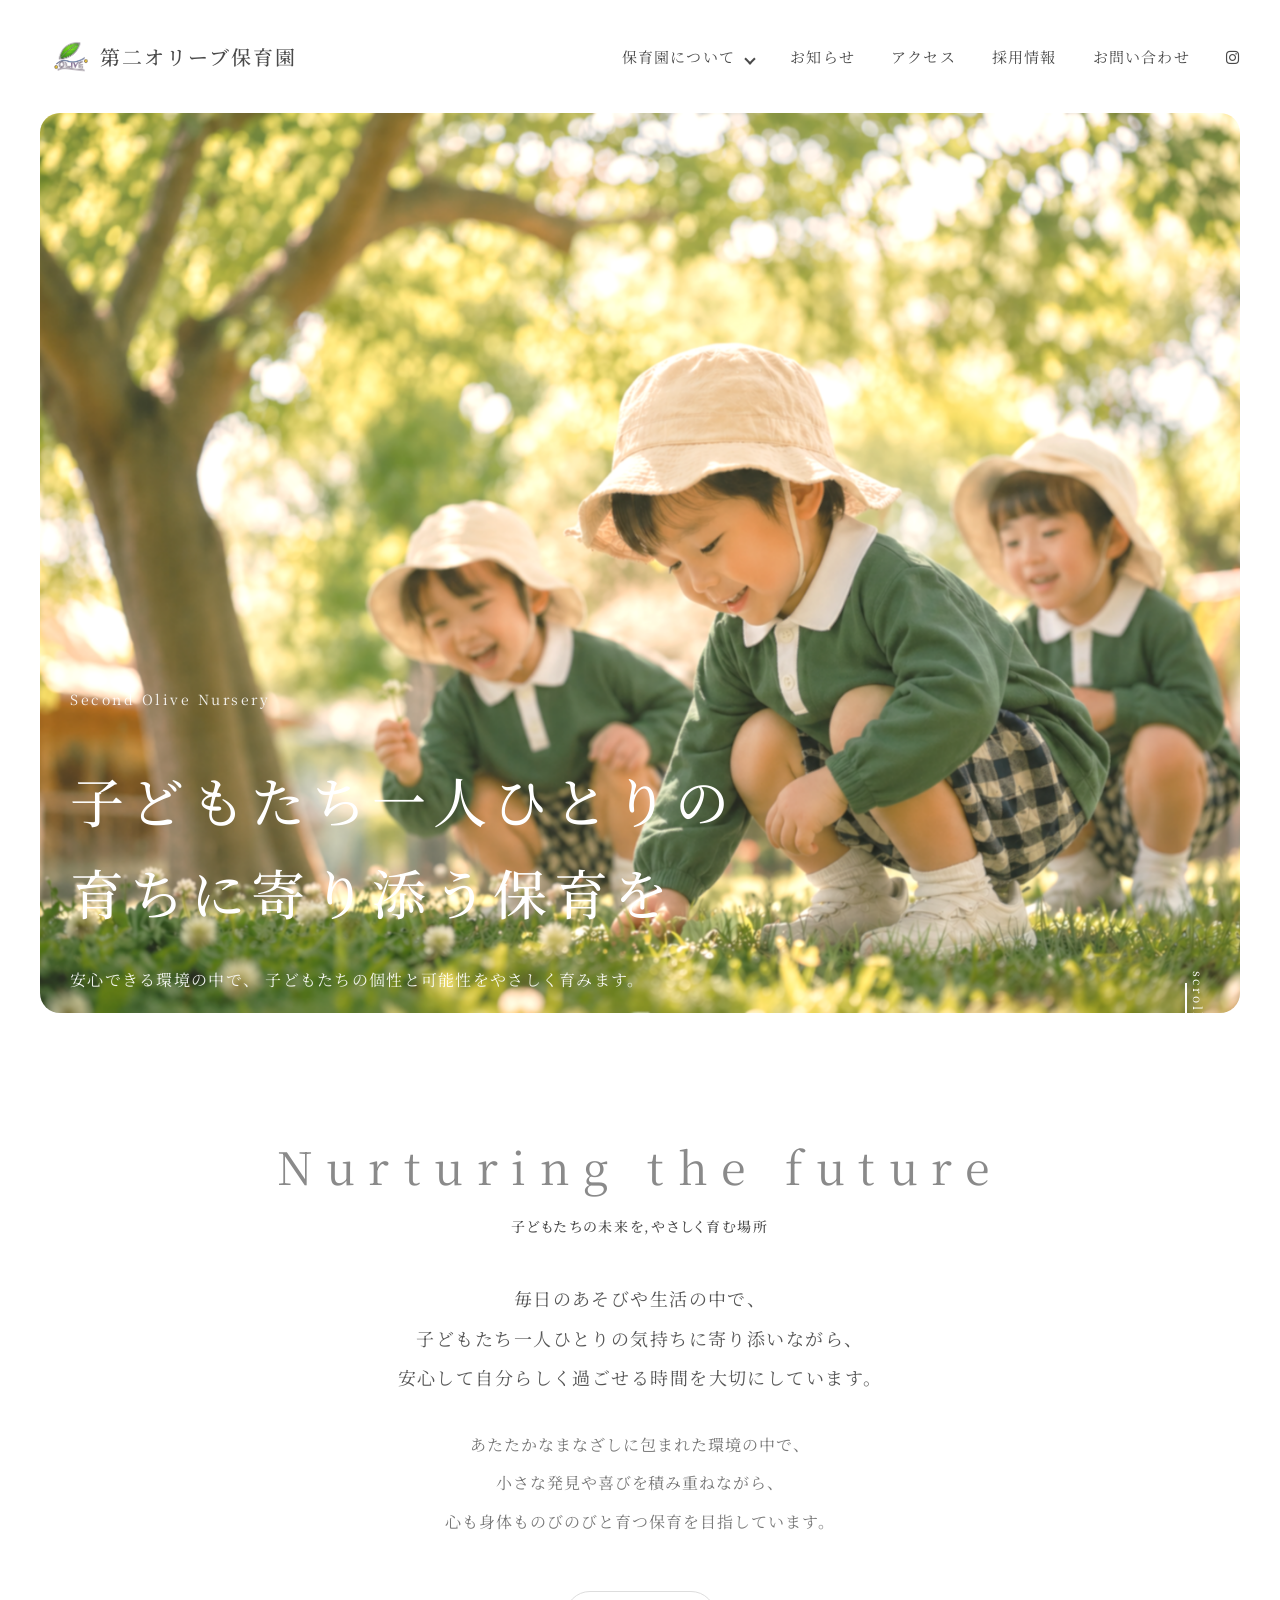
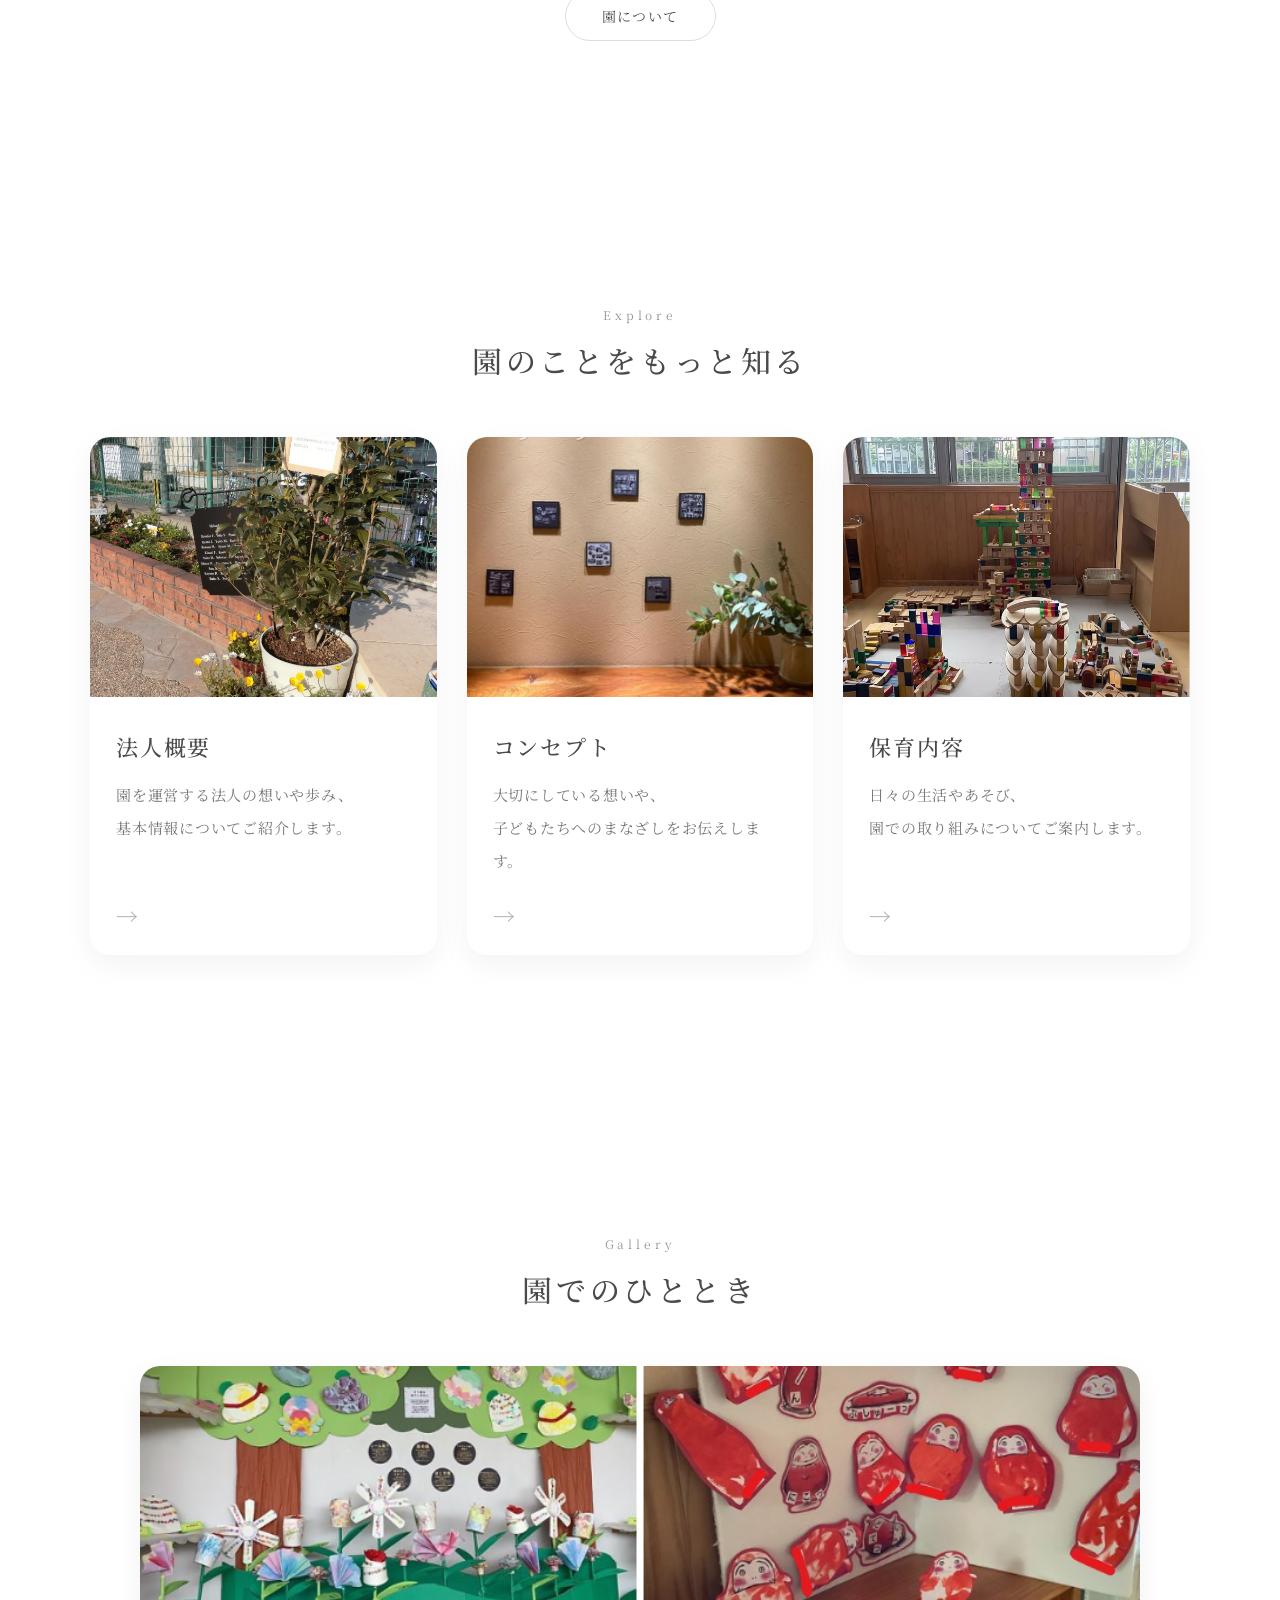
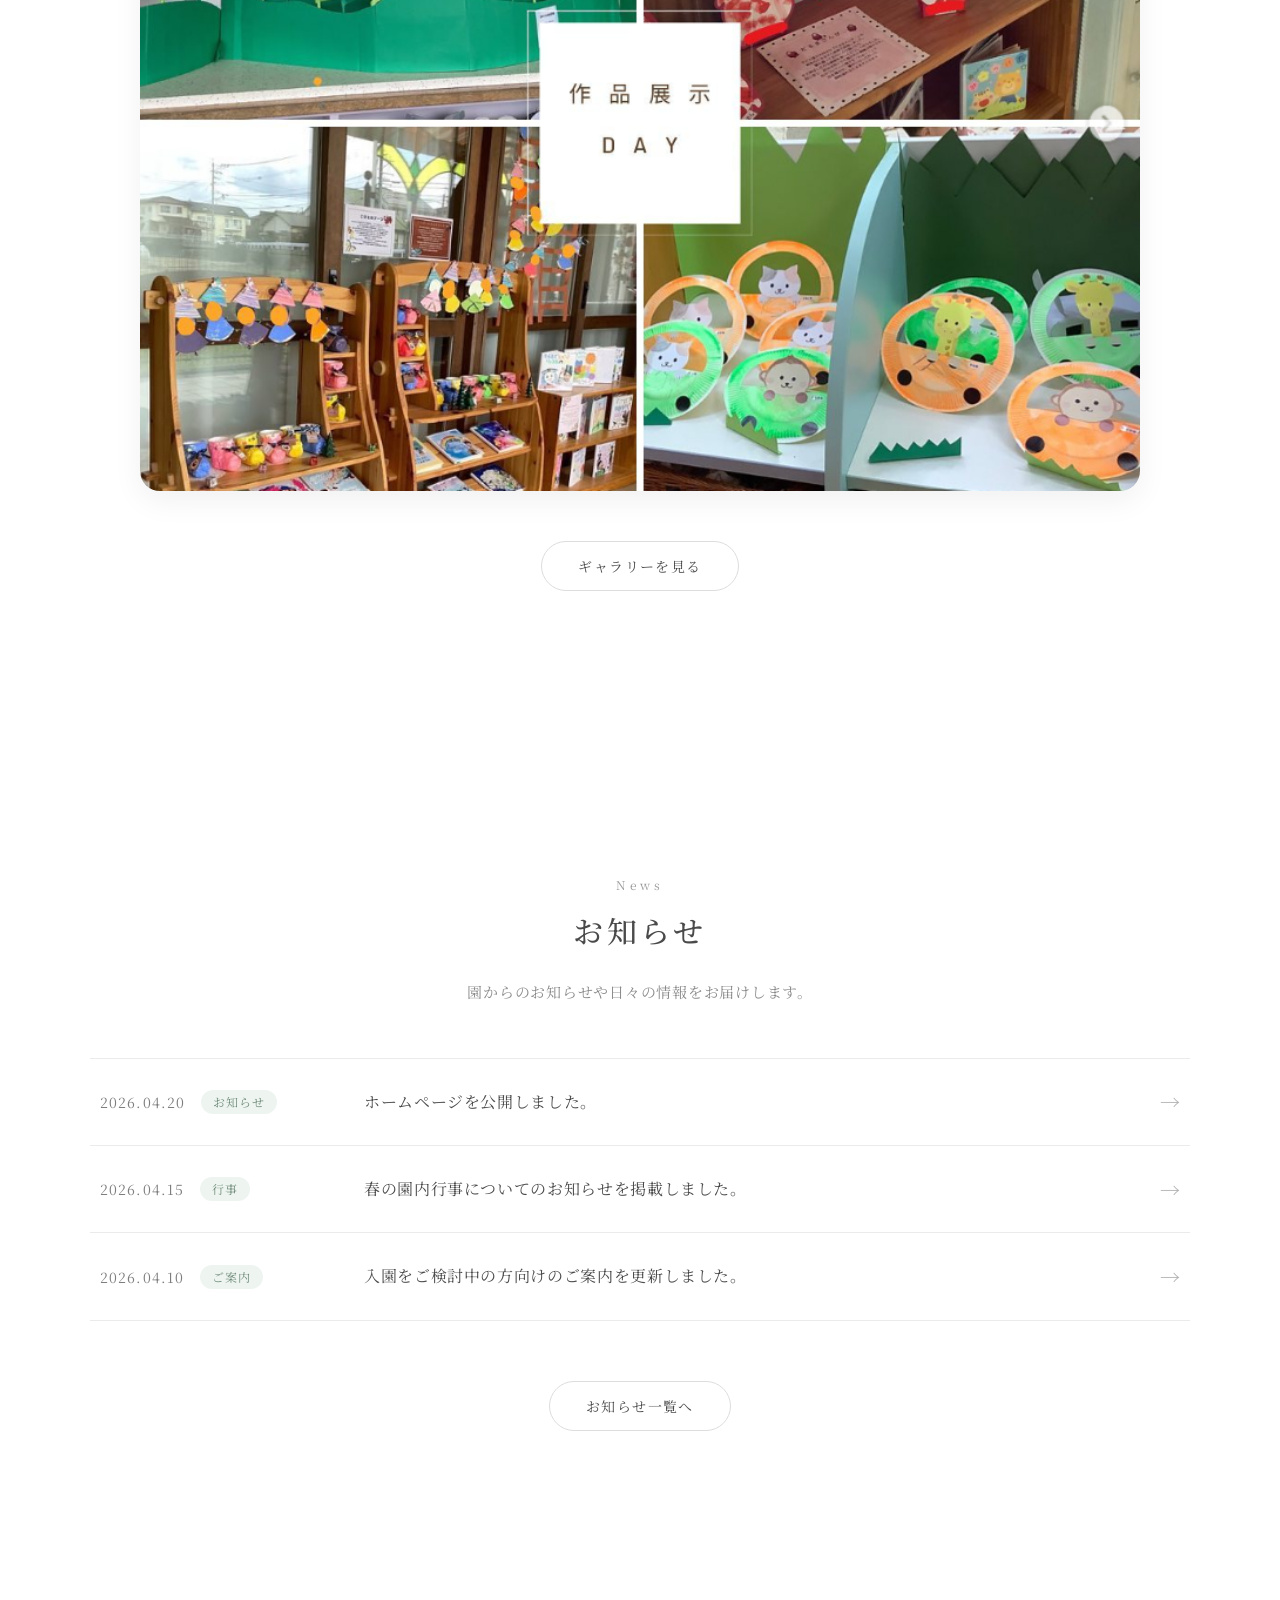
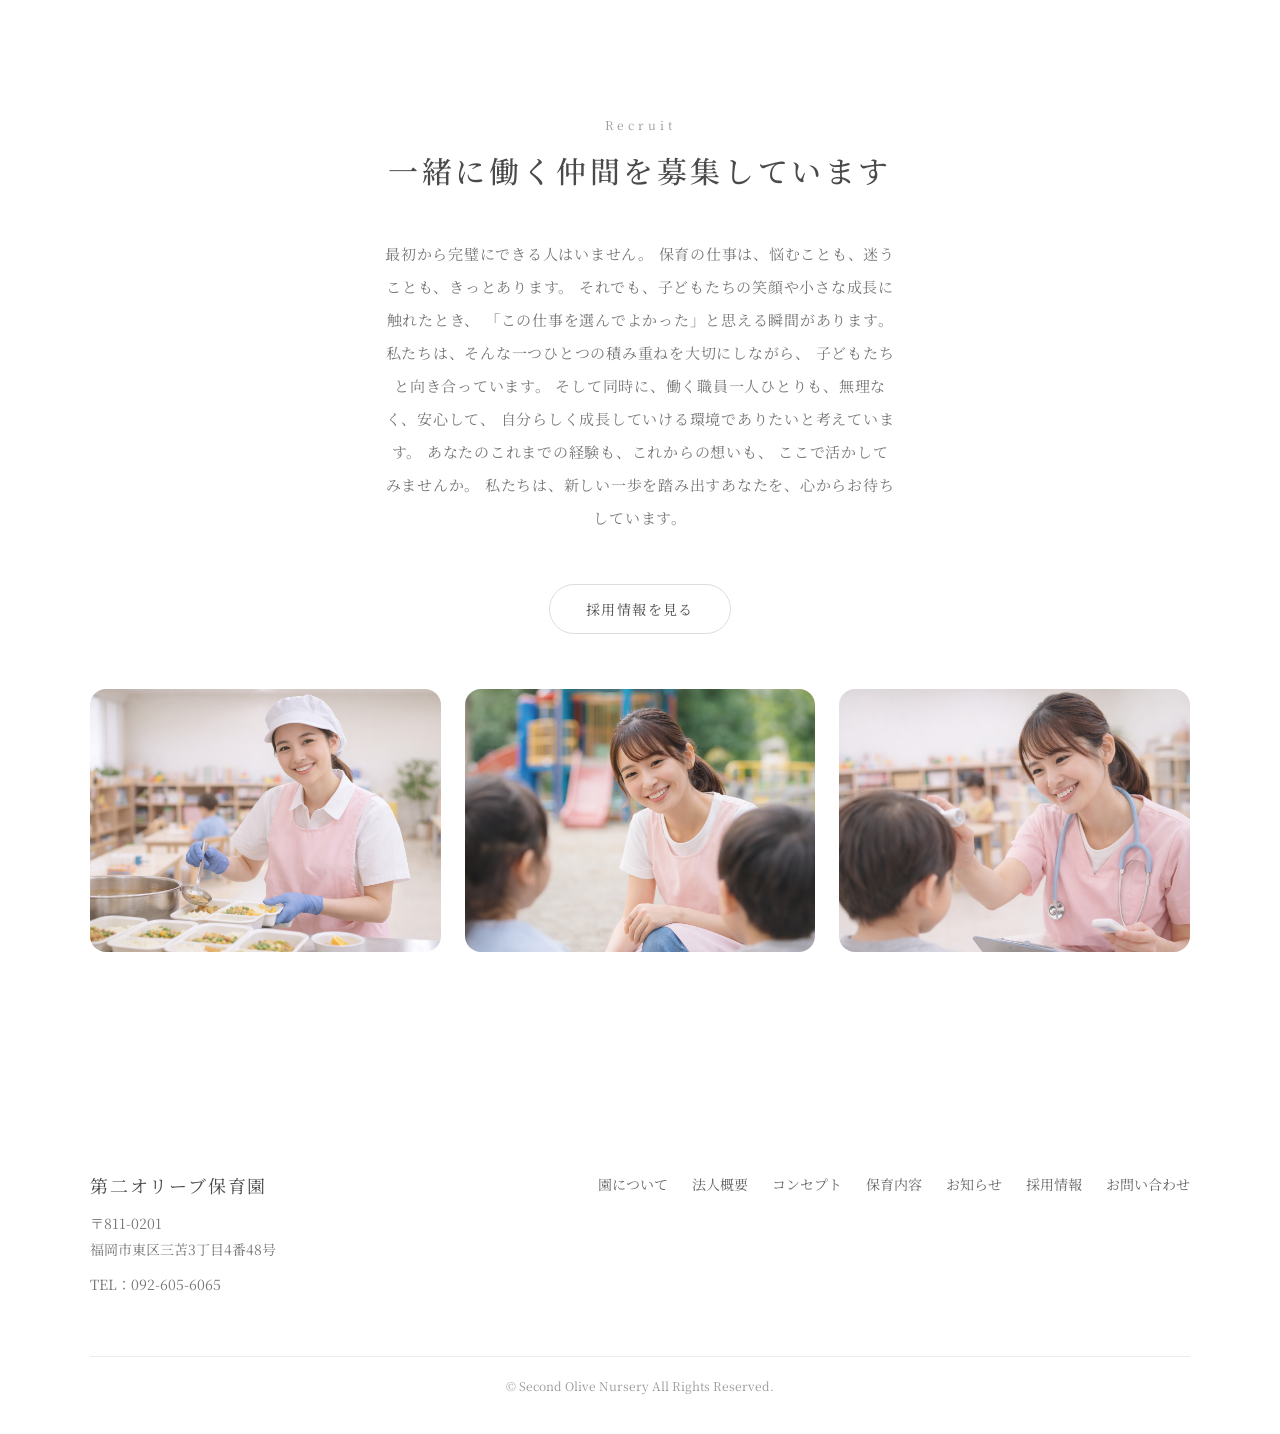
==== commit d8c54799: "Add files via upload" ====
--- a/index.html
+++ b/index.html
@@ -18,219 +18,293 @@
   </script>
 </head>
 <body>
-  <!-- header -->
-  <header class="header header-test">
-    <div class="header-inner">
-      <!-- ロゴ -->
-      <a href="index.html" class="header-logo">
-        <span>olive nursery 2nd</span>
-      </a>
-      <!-- PCナビ -->
-      <nav class="header-nav">
-        <ul class="nav-list">
-          <li class="has-dropdown">
-            <a href="#about">
-              保育園について
-              <span class="dropdown-icon"></span>
-            </a>
-            <ul class="dropdown-menu">
-              <li><a href="corporate.html">法人概要</a></li>
-              <li><a href="concept.html">コンセプト</a></li>
-              <li><a href="service.html">保育内容</a></li>
-            </ul>
-          </li>
-          <li><a href="#service">お知らせ</a></li>
-          <li><a href="#news">アクセス</a></li>
-          <li><a href="#access">採用情報</a></li>
+  <div id="opening">
+    <div class="opening-inner">
+      <h1 class="opening-title">第二オリーブ保育園</h1>
+      <img src="images/pigeon_up01.png" id="pigeon" alt="鳩">
+    </div>
+  </div>
+    <!-- header -->
+    <header class="header">
+      <div class="header-inner">
+        <!-- ロゴ -->
+        <a href="index.html" class="header-logo">
+          <img src="images/olive_logo.png" alt="オリーブ保育園ロゴ">
+          <span>第二オリーブ保育園</span>
+        </a>
+        <!-- PCナビ -->
+        <nav class="header-nav">
+          <ul class="nav-list">
+            <li class="has-dropdown">
+              <a href="#about">
+                保育園について
+                <span class="dropdown-icon"></span>
+              </a>
+              <ul class="dropdown-menu">
+                <li><a href="company/index.html">法人概要</a></li>
+                <li><a href="concept.html">コンセプト</a></li>
+                <li><a href="service.html">保育内容</a></li>
+              </ul>
+            </li>
+            <li><a href="#service">お知らせ</a></li>
+            <li><a href="#news">アクセス</a></li>
+            <li><a href="#access">採用情報</a></li>
+            <li><a href="#contact">お問い合わせ</a></li>
+            <li class="nav-instagram">
+              <a href="https://www.instagram.com/アカウント名/" target="_blank" aria-label="Instagram">
+                <i class="fa-brands fa-instagram"></i>
+              </a>
+            </li>
+          </ul>
+        </nav>
+        <!-- ハンバーガー -->
+        <button class="hamburger" aria-label="メニューを開く">
+          <span></span>
+          <span></span>
+          <span></span>
+        </button>
+      </div>
+      <!-- SPメニュー -->
+      <nav class="sp-nav">
+        <ul class="sp-nav-list">
+          <li><a href="#about">園について</a></li>
+          <li><a href="#service">保育内容</a></li>
+          <li><a href="#news">お知らせ</a></li>
+          <li><a href="#access">アクセス</a></li>
           <li><a href="#contact">お問い合わせ</a></li>
-          <li class="nav-instagram">
-            <a href="https://www.instagram.com/アカウント名/" target="_blank" aria-label="Instagram">
-              <i class="fa-brands fa-instagram"></i>
-            </a>
-          </li>
         </ul>
       </nav>
-      <!-- ハンバーガー -->
-      <button class="hamburger" aria-label="メニューを開く">
-        <span></span>
-        <span></span>
-        <span></span>
-      </button>
+    </header>
+    <div class="main-wrapper">
+      <main>
+        <!-- hero -->
+        <section class="hero">
+          <div class="hero-overlay"></div>
+          <div class="hero-inner container">
+            <div class="hero-text">
+              <p class="hero-subtitle">Second Olive Nursery</p>
+              <h1 class="hero-title">
+                子どもたち一人ひとりの<br>
+                育ちに寄り添う保育を
+              </h1>
+              <p class="hero-description">
+                安心できる環境の中で、
+                子どもたちの個性と可能性をやさしく育みます。
+              </p>
+            </div>
+            <div class="hero-scroll">
+              <span>scroll</span>
+            </div>
+          </div>
+        </section>
+        <!-- intro -->
+        <section class="intro">
+          <div class="container">
+            <h1 class="intro-en">
+               Nurturing the future
+            </h1>
+            <h2 class="intro-title">
+              子どもたちの未来を,やさしく育む場所
+            </h2>
+            <p class="intro-lead">
+              毎日のあそびや生活の中で、<br>
+              子どもたち一人ひとりの気持ちに寄り添いながら、<br>
+              安心して自分らしく過ごせる時間を大切にしています。
+            </p>
+            <p class="intro-text">
+              あたたかなまなざしに包まれた環境の中で、<br>
+              小さな発見や喜びを積み重ねながら、<br>
+              心も身体ものびのびと育つ保育を目指しています。
+            </p>
+            <div class="btn-wrapper">
+              <a href="#about" class="btn btn-primary">
+                <span>園について</span>
+              </a>
+            </div>  
+          </div>
+        </section>
+        <!-- page-links -->
+        <section class="page-links" id="about">
+          <div class="container">
+            <div class="page-links-head">
+              <p class="section-en">Explore</p>
+              <h2 class="section-title">園のことをもっと知る</h2>
+            </div>
+            <div class="page-links-grid">
+              <a href="company/index.html" class="page-card">
+                <div class="page-card-image">
+                  <img src="images/gaiyou.png" alt="法人概要">
+                </div>
+                <div class="page-card-body">
+                  <h3 class="page-card-title">法人概要</h3>
+                  <p class="page-card-text">
+                    園を運営する法人の想いや歩み、<br>
+                    基本情報についてご紹介します。
+                  </p>
+                  <span class="page-card-arrow">→</span>
+                </div>
+              </a>
+              <a href="concept.html" class="page-card">
+                <div class="page-card-image">
+                  <img src="images/konsept.png" alt="コンセプト">
+                </div>
+                <div class="page-card-body">
+                  <h3 class="page-card-title">コンセプト</h3>
+                  <p class="page-card-text">
+                    大切にしている想いや、<br>
+                    子どもたちへのまなざしをお伝えします。
+                  </p>
+                  <span class="page-card-arrow">→</span>
+                </div>
+              </a>
+              <a href="service.html" class="page-card">
+                <div class="page-card-image">
+                  <img src="images/hoikunaiyou.png" alt="保育内容">
+                </div>
+                <div class="page-card-body">
+                  <h3 class="page-card-title">保育内容</h3>
+                  <p class="page-card-text">
+                    日々の生活やあそび、<br>
+                    園での取り組みについてご案内します。
+                  </p>
+                  <span class="page-card-arrow">→</span>
+                </div>
+              </a>
+            </div>
+          </div>
+        </section>
+        <!-- gallery -->
+        <section class="gallery">
+          <div class="container">
+            <div class="gallery-head">
+              <p class="section-en">Gallery</p>
+              <h2 class="section-title">園でのひととき</h2>
+            </div>
+            <div class="gallery-single">
+              <img src="images/gallery.png" alt="園で遊ぶ子どもたちの様子">
+            </div>
+            <div class="gallery-btn">
+              <a href="gallery.html" class="btn btn-primary">
+                <span>ギャラリーを見る</span>
+              </a>
+            </div>
+          </div>
+        </section>
+        <!-- news -->
+        <section class="news">
+          <div class="container">
+            <div class="news-head">
+              <p class="section-en">News</p>
+              <h2 class="section-title">お知らせ</h2>
+              <p class="news-lead">
+                園からのお知らせや日々の情報をお届けします。
+              </p>
+            </div>
+            <div class="news-list">
+              <a href="news-detail.html" class="news-item">
+                <div class="news-meta">
+                  <time datetime="2026-04-20" class="news-date">2026.04.20</time>
+                  <span class="news-category">お知らせ</span>
+                </div>
+                <p class="news-text">ホームページを公開しました。</p>
+                <span class="news-arrow">→</span>
+              </a>
+              <a href="news-detail.html" class="news-item">
+                <div class="news-meta">
+                  <time datetime="2026-04-15" class="news-date">2026.04.15</time>
+                  <span class="news-category">行事</span>
+                </div>
+                <p class="news-text">春の園内行事についてのお知らせを掲載しました。</p>
+                <span class="news-arrow">→</span>
+              </a>
+              <a href="news-detail.html" class="news-item">
+                <div class="news-meta">
+                  <time datetime="2026-04-10" class="news-date">2026.04.10</time>
+                  <span class="news-category">ご案内</span>
+                </div>
+                <p class="news-text">入園をご検討中の方向けのご案内を更新しました。</p>
+                <span class="news-arrow">→</span>
+              </a>
+            </div>
+            <div class="news-btn">
+              <a href="news.html" class="btn btn-primary">
+                <span>お知らせ一覧へ</span>
+              </a>
+            </div>
+          </div>
+        </section>
+        <!-- recruit -->
+        <section class="recruit">
+          <div class="container">
+            <div class="recruit-head">
+              <p class="section-en">Recruit</p>
+              <h2 class="section-title">一緒に働く仲間を募集しています</h2>
+            </div>
+            <p class="recruit-text">
+              最初から完璧にできる人はいません。
+              保育の仕事は、悩むことも、迷うことも、きっとあります。
+              それでも、子どもたちの笑顔や小さな成長に触れたとき、
+             「この仕事を選んでよかった」と思える瞬間があります。
+              私たちは、そんな一つひとつの積み重ねを大切にしながら、
+              子どもたちと向き合っています。
+              そして同時に、働く職員一人ひとりも、無理なく、安心して、
+              自分らしく成長していける環境でありたいと考えています。
+              あなたのこれまでの経験も、これからの想いも、
+              ここで活かしてみませんか。
+              私たちは、新しい一歩を踏み出すあなたを、心からお待ちしています。
+            </p>
+            <div class="recruit-btn">
+              <a href="recruit.html" class="btn btn-primary">
+                <span>採用情報を見る</span>
+              </a>
+            </div>
+            <div class="recruit-images">
+              <img src="images/tyourisi.png" alt="園の様子">
+              <img src="images/hoikusi.png" alt="保育の様子">
+              <img src="images/kanngosi.png" alt="職員の様子">
+            </div>
+          </div>
+        </section>
+      </main>
     </div>
-    <!-- SPメニュー -->
-    <nav class="sp-nav">
-      <ul class="sp-nav-list">
-        <li><a href="#about">園について</a></li>
-        <li><a href="#service">保育内容</a></li>
-        <li><a href="#news">お知らせ</a></li>
-        <li><a href="#access">アクセス</a></li>
-        <li><a href="#contact">お問い合わせ</a></li>
-      </ul>
-    </nav>
-  </header>
-  <div class="main-wrapper">
-    <main>
-      <!-- hero -->
-      <section class="corporate-hero">
-        <div class="container">
-          <div class="page-label">
-            <p>ABOUT US</p>
-            <h1>保育園について</h1>
-          </div>
-        </div>
-      </section>
-      <section class="corporate-message">
-        <div class="container">
-          <div class="corporate-image">
-            <img src="../images/dainiolive.jpg" alt="第二オリーブ保育園の法人概要">
-          </div>
-          <div class="corporate-lead ">
-            <h2>
-              子どもたち一人ひとりの<br>
-              未来をあたたかく育む
-            </h2>
-            <p>
-              私たちは、子どもたち一人ひとりが将来、自分で考え、行動し、
-              周囲と関わりながら生きていく力を育むことを大切にしています。
-            </p>
-            <p>
-              子どもたちはやがて大人になり、自分の力で人生を歩んでいきます。
-              そのために必要となる「考える力」「人と関わる力」「挑戦する力」「ルールを理解し守る力」
-              などを日々の生活の中で自然と身につけていきます。
-            </p>
-            <p>
-              当園では、子どもの成長にとって最も大切な「遊び」を中心に、日々の生活や体験を通して
-              これらの力を育んでいきます。<br>
-              遊びの中で、思いやりや協力する気持ち、相手の立場を考える力も自然と育まれていきます。
-            </p>
-            <p>
-              また、これらの力は幼児期の環境によって大きく育まれると考えており、子どもたちが安心して
-              過ごせる環境づくりを大切にしています。
-            </p>
-            <p>
-              子どもたちが無理なく、のびのびと、自分らしく成長していけるよう、私たちは一人ひとりに
-              寄り添いながら関わっていきます。
-            </p>
-          </div>
-        </div>
-      </section>
-      <!-- profile -->
-      <section class="corporate-profile">
-        <div class="container">
-          <h2 class="section-heading">法 人 概 要</h2>
-          <dl class="profile-list">
-            <div>
-              <dt>法人名</dt>
-              <dd>社会福祉法人 灯心会</dd>
-            </div>
-            <div>
-              <dt>施設名</dt>
-              <dd>第二オリーブ保育園</dd>
-            </div>
-            <div>
-              <dt>所在地</dt>
-              <dd>〒811-0201 福岡市東区三苫3丁目4番48号</dd>
-            </div>
-            <div>
-              <dt>TEL</dt>
-              <dd>092-605-6065</dd>
-            </div>
-            <div>
-              <dt>園長</dt>
-              <dd>久保田 有希</dd>
-            </div>
-          </dl>
-        </div>
-      </section>
-      <!-- history -->
-      <section class="corporate-history">
-        <div class="container">
-          <h2 class="section-heading">沿 革</h2>
-            <dl class="history-list">
-            <div>
-              <dt>2003年7月</dt>
-              <dd>社会福祉法人「灯心会」認可</dd>
-            </div>
-            <div>
-              <dt>2004年4月</dt>
-              <dd>福岡市東区三苫の閑静な住宅街の自然の多い中で「オリーブ保育園」をオープンしました。</dd>
-            </div>
-            <div>
-              <dt>2008年4月</dt>
-              <dd>皆様の暖かいご協力と期待によりオリーブ保育園は定員120名になりました。</dd>
-            </div>
-            <div>
-              <dt>2012年4月</dt>
-              <dd>オリーブ保育園は定員150名に変更(分館新設により)</dd>
-            </div>
-            <div>
-              <dt>2015年4月</dt>
-              <dd>オリーブ保育園は定員160名に変更</dd>
-            </div>
-            <div>
-              <dt>2016年4月</dt>
-              <dd>
-                「新規開園 第二オリーブ保育園」をオープンしました。
-                <ul class="history-detail-list">
-                  <li>オリーブ保育園 定員120名</li>
-                  <li>第二オリーブ保育園 定員120名</li>
-                  <li>保護者共用駐車場完備</li>
-                </ul>
-              </dd>
-            </div>
-          </dl>
-        </div>
-      </section>
 
 
 
-
-
-
-
-
-
-
-
-
-
-    </main>
-  </div>
-  <!-- footer -->
-  <a href="#" class="page-top" aria-label="ページ上部へ戻る">↑</a>
-  <!-- footer -->
-  <footer class="footer">
-    <div class="container footer-inner">
-      <div class="footer-top">
-        <div class="footer-info">
-          <p class="footer-name">第二オリーブ保育園</p>
-          <p class="footer-address">
-            〒811-0201<br>
-            福岡市東区三苫3丁目4番48号
-          </p>
-          <p class="footer-tel">
-            TEL：092-605-6065
+    <!-- footer -->
+    <a href="#" class="page-top" aria-label="ページ上部へ戻る">↑</a>
+    <!-- footer -->
+    <footer class="footer">
+      <div class="container footer-inner">
+        <div class="footer-top">
+          <div class="footer-info">
+            <p class="footer-name">第二オリーブ保育園</p>
+            <p class="footer-address">
+              〒811-0201<br>
+              福岡市東区三苫3丁目4番48号
+            </p>
+            <p class="footer-tel">
+              TEL：092-605-6065
+            </p>
+          </div>
+          <nav class="footer-nav">
+            <ul>
+              <li><a href="#about">園について</a></li>
+              <li><a href="company/index.html">法人概要</a></li>
+              <li><a href="concept.html">コンセプト</a></li>
+              <li><a href="service.html">保育内容</a></li>
+              <li><a href="news.html">お知らせ</a></li>
+              <li><a href="recruit.html">採用情報</a></li>
+              <li><a href="contact.html">お問い合わせ</a></li>
+            </ul>
+          </nav>
+        </div>
+        <div class="footer-bottom">
+          <p class="copyright">
+            © Second Olive Nursery All Rights Reserved.
           </p>
         </div>
-        <nav class="footer-nav">
-          <ul>
-            <li><a href="#about">園について</a></li>
-            <li><a href="corporate.html">法人概要</a></li>
-            <li><a href="concept.html">コンセプト</a></li>
-            <li><a href="service.html">保育内容</a></li>
-            <li><a href="news.html">お知らせ</a></li>
-            <li><a href="recruit.html">採用情報</a></li>
-            <li><a href="contact.html">お問い合わせ</a></li>
-          </ul>
-        </nav>
       </div>
-      <div class="footer-bottom">
-        <p class="copyright">
-          © Second Olive Nursery All Rights Reserved.
-        </p>
-      </div>
-    </div>
-  </footer>
-  <script src="script.js"></script>
+    </footer>
+    <script src="script.js"></script>
 </body>
 </html>
--- a/stylesheet.css
+++ b/stylesheet.css
@@ -11,20 +11,31 @@
 .container {
   max-width: 1100px;
   margin: 0 auto;
-  padding: 0 0px;
-  background: transparent;
+  padding: 0 30px;
 }
 
 .main-wrapper {
-  max-width: none;
-  width: 100%;
-  margin: 0;
-  background: transparent;
+  max-width: 1200px;
+  margin: 0 auto;
+  background: #ffffff;
+  border-radius: 20px;
   overflow: visible;
 }
 
 html {
   scroll-behavior: smooth;
+}
+
+/* fade-up */
+.fade-up {
+  opacity: 0;
+  transform: translateY(42px);
+  transition: opacity 0.9s ease, transform 0.9s ease;
+}
+
+.fade-up.show {
+  opacity: 1;
+  transform: translateY(0);
 }
 
 /* =========================
@@ -75,11 +86,11 @@
 }
 
 .header-logo span {
-  margin-left: 5px;
   font-size: 20px;
-  font-weight: 600;
-  color: #000000;
-  letter-spacing: 0.05em;
+  font-weight: 500;
+  letter-spacing: 0.08em;
+  color: #4a4a4a;
+  letter-spacing: 0.1em;
 }
 
 /* PCナビ */
@@ -97,10 +108,10 @@
 }
 
 .nav-list a {
-  font-size: 12px;
-  font-weight: 600;
+  font-size: 15px;
+  font-weight: 400;
   letter-spacing: 0.08em;
-  color: #202020;
+  color: #4a4a4a;
   text-decoration: none;
   transition: color 0.3s ease, opacity 0.3s ease;
 }
@@ -227,6 +238,7 @@
   margin: 0;
   list-style: none;
   background: rgba(255, 255, 255, 0.98);
+  border-radius: 14px;
   box-shadow: 0 12px 24px rgba(0, 0, 0, 0.08);
   opacity: 0;
   visibility: hidden;
@@ -300,178 +312,511 @@
   transform: translateY(-2px);
 }
 
+
 /* =========================
-   corporate page
+   hero
 ========================= */
-
-.corporate-hero {
-  padding: 70px 0 70px;
+.hero {
+  position: relative;
+  width: 100%;
+  height: 100vh;
+  min-height: 720px;
+  background: url("images/hero_02_1.png") no-repeat center center / cover;
+  overflow: hidden;
+  border-radius: 20px;
+  margin-top: 0;
+}
+
+.hero-overlay {
+  position: absolute;
+  inset: 0;
+  z-index: 1;
+}
+
+.hero-inner {
+  position: relative;
+  z-index: 2;
+  max-width: 1200px;
+  height: 100%;
+  margin: 0 auto;
+  padding: 0 30px 70px;
+  display: flex;
+  flex-direction: column;
+  justify-content: flex-end;
+}
+
+.hero-text {
+  max-width: 680px;
+  color: #ffffff;
+}
+
+.hero-subtitle {
+  margin-bottom: 20px;
+  font-size: 14px;
+  font-weight: 400;
+  letter-spacing: 0.18em;
+  color: rgba(255, 255, 255, 0.9);
+}
+
+.hero-title {
+  margin-bottom: 24px;
+  font-size: 54px;
+  font-weight: 500;
+  line-height: 1.7;
+  letter-spacing: 0.12em;
+  color: #ffffff;
+}
+
+.hero-description {
+  font-size: 16px;
+  font-weight: 400;
+  line-height: 2.2;
+  letter-spacing: 0.08em;
+  color: rgba(255, 255, 255, 0.92);
+}
+
+.hero-scroll {
+  position: absolute;
+  right: 30px;
+  bottom: 40px;
+  writing-mode: vertical-rl;
+  text-orientation: mixed;
+}
+
+.hero-scroll span {
+  font-size: 12px;
+  letter-spacing: 0.2em;
+  color: #fff;
+  text-shadow: 0 2px 6px rgba(0,0,0,0.4);
+  position: relative;
+}
+
+.hero-scroll span::after {
+  content: "";
+  display: block;
+  width: 2px;
+  height: 60px;
+  margin: 12px auto 0;
+  background: #fff;
+  box-shadow: 0 2px 6px rgba(0,0,0,0.4);
+}
+
+/* =========================
+   intro
+========================= */
+.intro {
+  padding: 120px 0;
   background: #ffffff;
   text-align: center;
 }
 
-.page-label {
-  margin: 0 0 18px;
-  font-size: 40px;
+.intro-en {
+  margin: 0 0 16px;
+  font-size: 45px;
+  font-weight: 400;
+  letter-spacing: 0.3em;
+  color: #8a8a8a;
+}
+
+.intro-title {
+  margin: 0 0 40px;
+  font-size: 14px;
+  font-weight: 500;
+  line-height: 1.8;
+  letter-spacing: 0.12em;
+  color: #4a4a4a;
+  font-feature-settings: "palt";
+}
+
+.intro-lead {
+  margin: 0 0 28px;
+  font-size: 18px;
+  font-weight: 400;
+  line-height: 2.2;
+  letter-spacing: 0.08em;
+  color: #555;
+}
+
+.intro-text {
+  margin: 0;
+  font-size: 16px;
+  font-weight: 400;
+  line-height: 2.4;
+  letter-spacing: 0.06em;
+  color: #777;
+}
+
+/* ボタン全体 */
+.btn-wrapper {
+  margin-top: 50px;
+  text-align: center;
+}
+
+/* ボタン本体 */
+.btn {
+  display: inline-block;
+  padding: 14px 36px;
+  font-size: 14px;
   letter-spacing: 0.1em;
-  color: #1d1d1d;
-}
-
-.corporate-title {
+  text-decoration: none;
+  border-radius: 30px;
+  transition: all 0.3s ease;
+}
+
+.btn-primary {
+  position: relative;
+  display: inline-block;
+  padding: 14px 36px;
+  font-size: 14px;
+  letter-spacing: 0.1em;
+  text-decoration: none;
+  border-radius: 30px;
+  overflow: hidden;
+  color: #4a4a4a;
+  background: #ffffff;
+  border: 1px solid #ddd;
+  transition: color 0.3s ease;
+}
+
+/* めくれる部分 */
+.btn-primary::before {
+  content: "";
+  position: absolute;
+  top: 0;
+  left: 0;
+  width: 0%;
+  height: 100%;
+  background: #444;
+  transition: width 0.4s ease;
+  z-index: 0;
+}
+
+/* テキストを前面に */
+.btn-primary span {
+  position: relative;
+  z-index: 1;
+}
+
+/* hover */
+.btn-primary:hover::before {
+  width: 100%;
+}
+
+.btn-primary:hover {
+  color: #ffffff;
+}
+
+/* =========================
+   page links
+========================= */
+
+.page-links {
+  padding: 140px 0 140px;
+  background: #ffffff;
+}
+
+.page-links-head {
+  margin-bottom: 50px;
+  text-align: center;
+}
+
+.section-en {
+  margin: 0 0 10px;
+  font-size: 12px;
+  font-weight: 400;
+  letter-spacing: 0.32em;
+  color: #9a9a9a;
+}
+
+.section-title {
   margin: 0;
-  font-size: 42px;
+  font-size: 30px;
   font-weight: 500;
-  letter-spacing: 0.28em;
-  color: #4a4a4a;
-}
-
-.corporate-message {
-  padding: 40px 0 100px;
-  background: #ffffff;
-}
-
-.corporate-image {
-  margin: 0 auto 80px;
+  line-height: 1.8;
+  letter-spacing: 0.12em;
+  color: #4a4a4a;
+}
+
+.page-links-grid {
+  display: grid;
+  grid-template-columns: repeat(3, 1fr);
+  gap: 30px;
+}
+
+.page-card {
+  display: flex;
+  flex-direction: column;
+  height: 100%;
+  background: #fff;
+  border-radius: 20px;
   overflow: hidden;
-  border-radius: 20px;
-}
-
-.corporate-image img {
+  text-decoration: none;
+  box-shadow: 0 10px 30px rgba(0, 0, 0, 0.05);
+  transition: transform 0.35s ease, box-shadow 0.35s ease;
+}
+
+.page-card:hover {
+  transform: translateY(-4px);
+  box-shadow: 0 16px 36px rgba(0, 0, 0, 0.08);
+}
+
+.page-card-image {
+  aspect-ratio: 4 / 3;
+  overflow: hidden;
+}
+
+.page-card-image img {
   width: 100%;
-  display: block;
   height: 100%;
   object-fit: cover;
-}
-
-.page-label p{
-  margin: 0 0 12px;
-  font-size: 14px;
-  letter-spacing: 0.24em;
+  display: block;
+  transition: transform 0.6s ease;
+}
+
+.page-card:hover .page-card-image img {
+  transform: scale(1.03);
+}
+
+.page-card-body {
+  display: flex;
+  flex-direction: column;
+  flex-grow: 1;
+  padding: 32px 26px 28px;
+}
+
+.page-card-title {
+  margin: 0 0 16px;
+  font-size: 22px;
+  margin-bottom: 14px;
   font-weight: 500;
-}
-
-.page-label h1 {
-  margin: 0;
-  font-size: 38px;
-  font-weight: 500;
-  letter-spacing: 0.18em;
-}
-
-.corporate-lead {
-  max-width: 820px;
-  margin: 0 auto;
-  text-align: center;
-}
-
-.corporate-lead h2 {
-  margin: 0 0 34px;
-  font-size: 32px;
-  line-height: 2;
-  font-weight: 500;
-  letter-spacing: 0.12em;
-  color: #4a4a4a;
-}
-
-.corporate-lead p {
-  max-width: 550px;
-  margin-bottom: 20px;
-  margin: 0 auto 20px;
-  line-height: 1.9;
-  text-align: left;
-  word-break: break-word;
-  color: #3c3c3c;
-}
-
-.corporate-profile,
-.corporate-history {
-  padding: 100px 0;
-  background: linear-gradient(
-    180deg,
-    #f3f4f4 0%,
-    #f8f8f8 45%,
-    #ffffff 100%
-  );
-}
-
-.section-heading {
-  margin: 0 0 50px;
-  font-size: 30px;
-  font-weight: 500;
-  letter-spacing: 0.05em;
-  text-align: center;
-  color: #4a4a4a;
-}
-
-.corporate-profile .profile-list {
-  max-width: 650px;
-  margin: 0 auto;
-}
-
-.corporate-history .history-list {
-  max-width: 980px;
-  margin: 0 auto;
-}
-
-.profile-list div,
-.history-list div {
-  display: grid;
-  padding: 28px 0;
-  border-bottom: 1px solid rgba(0,0,0,0.08);
-  align-items: start;
-}
-
-.profile-list div {
-  grid-template-columns: 160px 1fr;
-  gap: 40px;
-}
-
-.history-list div {
-  grid-template-columns: 180px 1fr;
-  gap: 70px;
-}
-
-.profile-list dt,
-.profile-list dd,
-.history-list dt,
-.history-list dd {
-  text-align: left;
-}
-
-.profile-list dt,
-.history-list dt {
-  font-size: 14px;
-  color: #181818;
   letter-spacing: 0.08em;
-}
-
-.profile-list dd,
-.history-list dd {
+  line-height: 1.6;
+  color: #4a4a4a;
+}
+
+.page-card-text {
   margin: 0;
   font-size: 15px;
+  font-weight: 400;
+  line-height: 2.2;
+  letter-spacing: 0.05em;
+  color: #777;
+}
+
+.page-card-arrow {
+  margin-top: auto;
+  padding-top: 28px;
+  font-size: 22px;
+  line-height: 1;
+  color: #b0b0b0;
+  transition: transform 0.3s ease, color 0.3s ease;
+}
+
+.page-card:hover .page-card-arrow {
+  transform: translateX(6px);
+  color: #7a9b8a;
+}
+
+/* =========================
+   gallery
+========================= */
+.gallery {
+  padding: 140px 0;
+  background: #ffffff;
+}
+
+.gallery-head {
+  margin-bottom: 50px;
+  text-align: center;
+}
+
+.gallery-lead {
+  margin: 18px auto 0;
+  max-width: 680px;
+  font-size: 15px;
+  line-height: 2.2;
+  letter-spacing: 0.05em;
+  color: #8a8a8a;
+}
+
+.gallery-grid {
+  display: grid;
+  grid-template-columns: repeat(3, 1fr);
+  gap: 24px;
+}
+
+.gallery-item {
+  border-radius: 18px;
+  overflow: hidden;
+  background: #f8f8f8;
+  box-shadow: 0 6px 18px rgba(0, 0, 0, 0.04);
+}
+
+.gallery-item img {
+  display: block;
+  width: 100%;
+  aspect-ratio: 4 / 3;
+  object-fit: cover;
+  transition: transform 0.5s ease;
+}
+
+.gallery-item:hover img {
+  transform: scale(1.04);
+}
+
+.gallery-single {
+  max-width: 1000px; /* ←大きさの上限 */
+  margin: 0 auto;
+  border-radius: 20px;
+  overflow: hidden;
+  box-shadow: 0 10px 30px rgba(0,0,0,0.06);
+}
+
+.gallery-single img {
+  width: 100%;
+  height: auto;
+  display: block;
+}
+
+.gallery-btn {
+  margin-top: 50px;
+  text-align: center;
+}
+
+/* =========================
+   news
+========================= */
+.news {
+  padding: 140px 0;
+  background: #ffffff;
+}
+
+.news-head {
+  margin-bottom: 50px;
+  text-align: center;
+}
+
+.news-lead {
+  margin: 18px auto 0;
+  max-width: 620px;
+  font-size: 15px;
+  line-height: 2.2;
+  letter-spacing: 0.05em;
+  color: #8a8a8a;
+}
+
+.news-list {
+  border-top: 1px solid rgba(0, 0, 0, 0.08);
+}
+
+.news-item {
+  display: flex;
+  align-items: center;
+  gap: 24px;
+  padding: 28px 10px;
+  border-bottom: 1px solid rgba(0, 0, 0, 0.08);
+  text-decoration: none;
+  transition: background 0.3s ease;
+}
+
+.news-item:hover {
+  background: #fafcfb;
+}
+
+.news-meta {
+  display: flex;
+  align-items: center;
+  gap: 16px;
+  min-width: 240px;
+  flex-shrink: 0;
+}
+
+.news-date {
+  font-size: 14px;
+  letter-spacing: 0.08em;
+  color: #7d7d7d;
+}
+
+.news-category {
+  display: inline-block;
+  padding: 6px 12px;
+  font-size: 12px;
+  line-height: 1;
+  letter-spacing: 0.08em;
+  color: #6f8b7b;
+  background: #eef5f0;
+  border-radius: 20px;
+}
+
+.news-text {
+  margin: 0;
+  flex: 1;
+  font-size: 16px;
   line-height: 1.9;
-  
-  color: #111111;
-}
-
-
-
-
-
-
-
-
-
-
-
-
-
-
-
-
-
-
-
-
+  letter-spacing: 0.04em;
+  color: #4a4a4a;
+}
+
+.news-arrow {
+  font-size: 20px;
+  color: #b0b0b0;
+  transition: transform 0.3s ease, color 0.3s ease;
+}
+
+.news-item:hover .news-arrow {
+  transform: translateX(4px);
+  color: #7a9b8a;
+}
+
+.news-btn {
+  margin-top: 60px;
+  text-align: center;
+}
+
+/* =========================
+   recruit（シンプル版）
+========================= */
+.recruit {
+  padding: 140px 0;
+  background: #ffffff;
+  text-align: center;
+}
+
+.recruit-head {
+  margin-bottom: 40px;
+}
+
+.recruit-text {
+  margin: 0 auto 50px;
+  max-width: 510px;
+  font-size: 15px;
+  line-height: 2.2;
+  letter-spacing: 0.05em;
+  color: #777;
+}
+
+/* 画像3枚 */
+.recruit-images {
+  display: grid;
+  grid-template-columns: repeat(3, 1fr);
+  gap: 24px;
+}
+
+.recruit-images img {
+  width: 100%;
+  border-radius: 16px;
+  object-fit: cover;
+  aspect-ratio: 4 / 3;
+  transition: transform 0.4s ease;
+}
+
+.recruit-images img:hover {
+  transform: scale(1.03);
+}
+
+.recruit-btn {
+  margin: 40px 0 50px;
+}
 
 /* =========================
    page top
@@ -582,37 +927,81 @@
   color: #999;
 }
 
-/* =========================
-   chacha風：背景・余白・画像・fade追加
-========================= */
-
-/* page-linksより上は完全に白 */
-.hero,
-.intro {
-  background-color: #ffffff;
-}
-
-/* page-links以降：各sectionごとに グレー → 白 */
-.page-links,
-.gallery,
-.news,
-.recruit {
-  background: linear-gradient(
-    180deg,
-    #f3f4f4 0%,
-    #f7f7f7 38%,
-    #ffffff 100%
-  );
-}
-
-/* fade-up */
-.fade-up {
+/* ===== オープニング ===== */
+#opening {
+  position: fixed;
+  inset: 0;
+  background: #fff;
+  z-index: 9999;
+  display: flex;
+  align-items: center;
+  justify-content: center;
+}
+
+.opening-inner {
+  text-align: center;
+  position: relative;
+}
+
+.opening-title {
+  font-size: 28px;
+  letter-spacing: 0.1em;
+  margin-bottom: 40px;
+  color: #333;
   opacity: 0;
-  transform: translateY(42px);
-  transition: opacity 0.9s ease, transform 0.9s ease;
-}
-
-.fade-up.show {
-  opacity: 1;
-  transform: translateY(0);
+  animation: fadeIn 1.2s ease forwards;
+}
+
+/* 鳩 */
+#pigeon {
+  position: absolute;
+  left: -150px;
+  top: 120%;
+  transform: translateY(-50%);
+  width: 120px;
+  animation: fly 3s linear forwards, float 2s ease-in-out infinite;
+}
+
+/* 横移動 */
+@keyframes fly {
+  0% {
+    left: -150px;
+  }
+  100% {
+    left: 110%;
+  }
+}
+
+/* ふわっと上下 */
+@keyframes float {
+  0%, 100% {
+    transform: translateY(-50%) translateY(0px);
+  }
+  50% {
+    transform: translateY(-50%) translateY(-10px);
+  }
+}
+
+/* フェードイン */
+@keyframes fadeIn {
+  to {
+    opacity: 1;
+  }
+}
+
+/* フェードアウト */
+.fade-out {
+  animation: fadeOut 1s ease forwards;
+}
+
+@keyframes fadeOut {
+  to {
+    opacity: 0;
+    visibility: hidden;
+  }
+}
+
+/* オープニングOFF用 */
+#opening {
+  display: none;
 }
--- a/responsive.css
+++ b/responsive.css
@@ -1,37 +1,226 @@
-/* スマホ */
-@media screen and (max-width: 768px) {
-  .corporate-hero {
-    padding: 90px 0 50px;
-  }
-
-  .corporate-title {
-    font-size: 30px;
-    letter-spacing: 0.2em;
-  }
-
-  .corporate-message {
-    padding: 30px 0 70px;
-  }
-
-  .corporate-image {
-    margin-bottom: 55px;
-    border-radius: 18px;
-  }
-
-  .corporate-lead h2 {
-    font-size: 23px;
-    line-height: 1.9;
-  }
-
-  .corporate-profile,
-  .corporate-history {
-    padding: 75px 0;
-  }
-
-  .profile-list div,
-  .history-list div {
-    grid-template-columns: 1fr;
-    gap: 10px;
-    padding: 24px 0;
-  }
-}+/* =========================
+   responsive
+========================= */
+@media (max-width: 768px) {
+  .header-inner {
+    padding: 16px 20px;
+  }
+
+  .header-logo img {
+    width: 58px;
+  }
+
+  .header-nav {
+    display: none;
+  }
+
+  .hamburger {
+    display: block;
+  }
+
+  .hero {
+    height: 90vh;
+    min-height: 620px;
+    background-position: center center;
+  }
+
+  .hero-inner {
+    padding: 0 20px 50px;
+  }
+
+  .hero-text {
+    max-width: 100%;
+  }
+
+  .hero-subtitle {
+    margin-bottom: 14px;
+    font-size: 12px;
+    letter-spacing: 0.14em;
+  }
+
+  .hero-title {
+    margin-bottom: 18px;
+    font-size: 32px;
+    line-height: 1.6;
+    letter-spacing: 0.06em;
+  }
+
+  .hero-description {
+    font-size: 14px;
+    line-height: 2;
+  }
+
+  .hero-scroll {
+    right: 20px;
+    bottom: 24px;
+  }
+
+  .hero-scroll span::after {
+    height: 42px;
+  }
+
+  .intro {
+  padding: 80px 0;
+  }
+
+  .intro-title {
+  font-size: 24px;
+  margin-bottom: 28px;
+  }
+
+  .intro-lead {
+  font-size: 15px;
+  margin-bottom: 20px;
+  }
+
+  .intro-text {
+  font-size: 14px;
+  }
+
+  .page-links {
+  padding: 80px 0 90px;
+  }
+
+  .page-links-head {
+  margin-bottom: 32px;
+  }
+
+  .section-title {
+  font-size: 24px;
+  line-height: 1.7;
+  }
+
+  .page-links-grid {
+  grid-template-columns: 1fr;
+  gap: 24px;
+  }
+
+  .page-card-body {
+  padding: 22px 20px 20px;
+  }
+
+  .page-card-title {
+  margin-bottom: 12px;
+  font-size: 20px;
+  }
+
+  .page-card-text {
+  font-size: 14px;
+  line-height: 2;
+  }
+
+  .page-card-arrow {
+  padding-top: 22px;
+  font-size: 20px;
+  }
+
+  .gallery {
+  padding: 90px 0;
+  }
+
+  .gallery-head {
+  margin-bottom: 32px;
+  }
+
+  .gallery-lead {
+  font-size: 14px;
+  line-height: 2;
+  }
+
+  .gallery-grid {
+  grid-template-columns: 1fr;
+  gap: 18px;
+  }
+
+  .news {
+  padding: 90px 0;
+}
+
+.news-head {
+  margin-bottom: 32px;
+}
+
+.news-lead {
+  font-size: 14px;
+  line-height: 2;
+}
+
+.news-item {
+  flex-direction: column;
+  align-items: flex-start;
+  gap: 14px;
+  padding: 22px 0;
+}
+
+.news-meta {
+  min-width: auto;
+  flex-wrap: wrap;
+  gap: 12px;
+}
+
+.news-date {
+  font-size: 13px;
+}
+
+.news-category {
+  font-size: 11px;
+  padding: 6px 10px;
+}
+
+.news-text {
+  font-size: 15px;
+  line-height: 1.8;
+}
+
+.news-arrow {
+  font-size: 18px;
+  align-self: flex-end;
+}
+
+.recruit {
+  padding: 90px 0;
+}
+
+.recruit-text {
+  font-size: 14px;
+  line-height: 2;
+  margin-bottom: 30px;
+}
+
+.recruit-images {
+  grid-template-columns: 1fr;
+  gap: 16px;
+}
+
+.page-top {
+  right: 20px;
+  bottom: 20px;
+  width: 48px;
+  height: 48px;
+  font-size: 18px;
+}
+
+.footer {
+  padding: 60px 0 30px;
+}
+
+.footer-top {
+  flex-direction: column;
+  gap: 30px;
+}
+
+.footer-nav ul {
+  gap: 12px 16px;
+}
+
+.footer-name {
+  font-size: 16px;
+}
+
+.footer-address,
+.footer-tel {
+  font-size: 13px;
+}
+
+}
+
